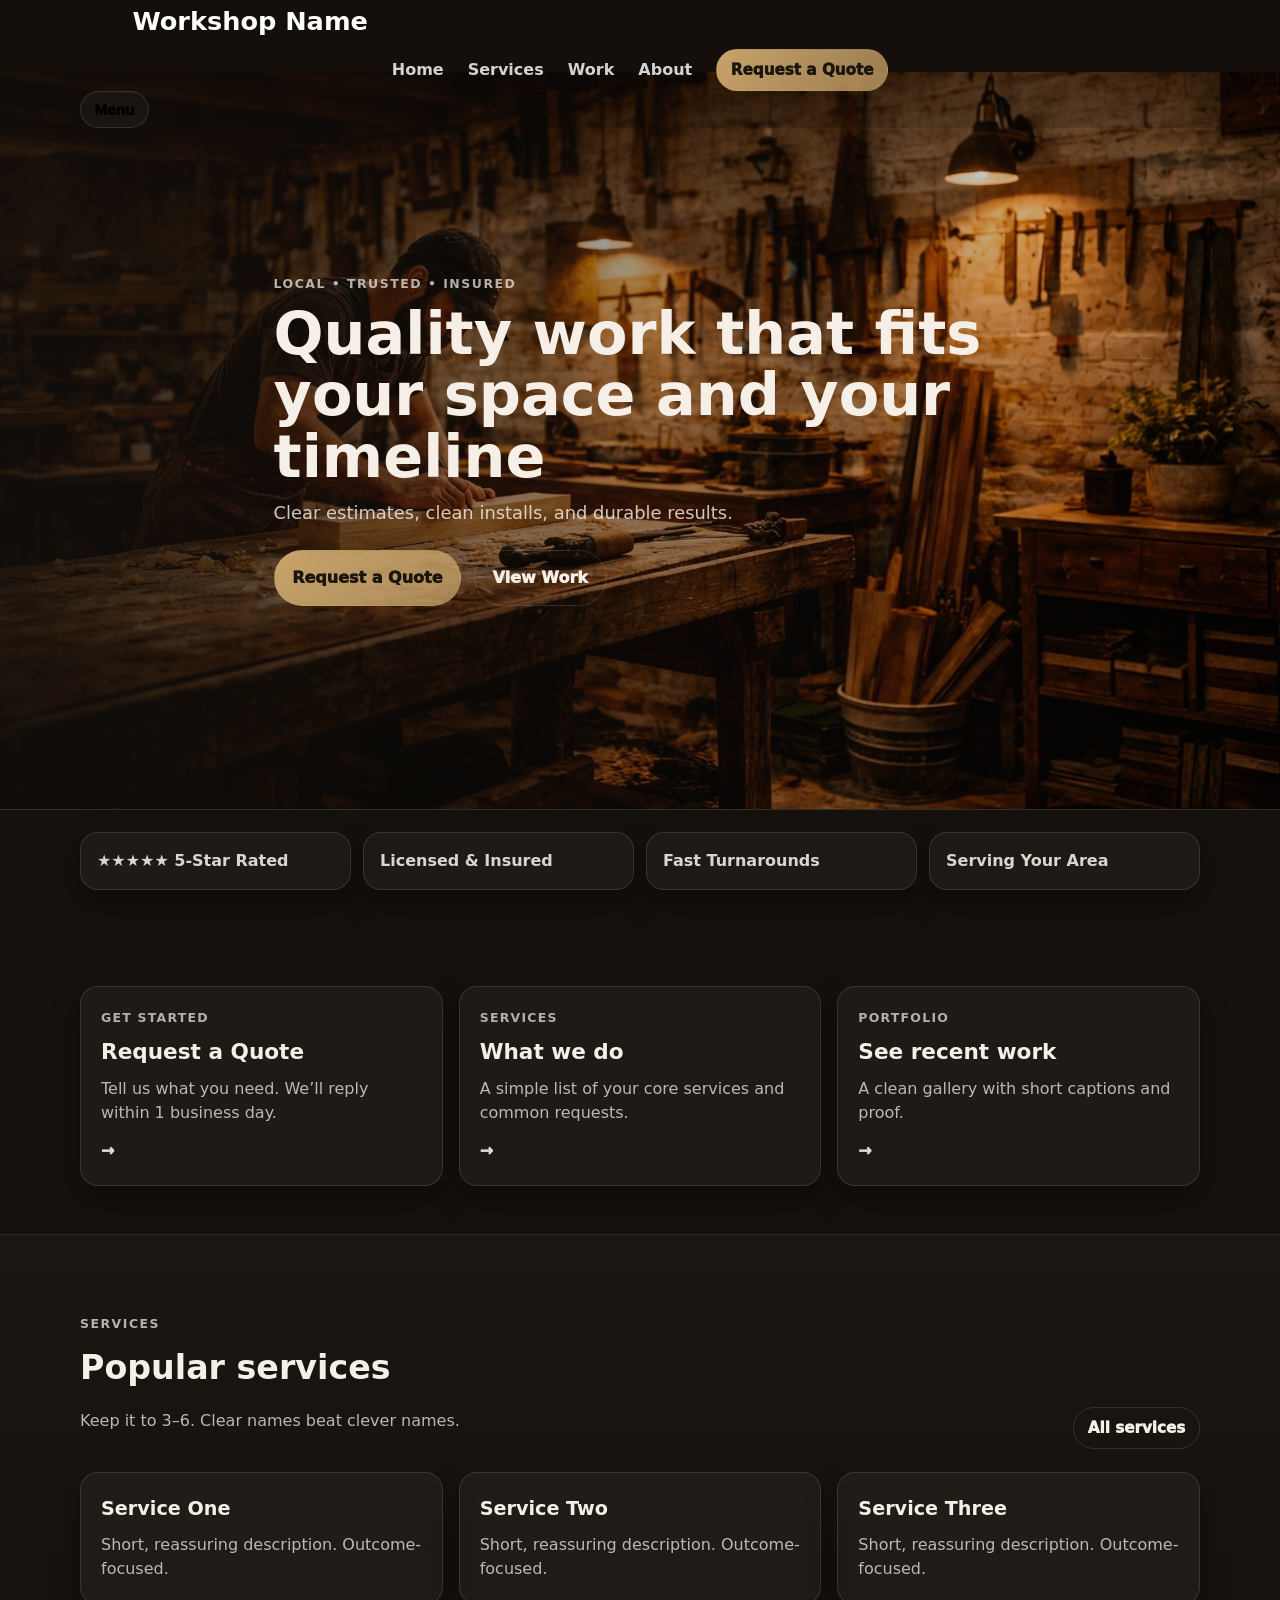
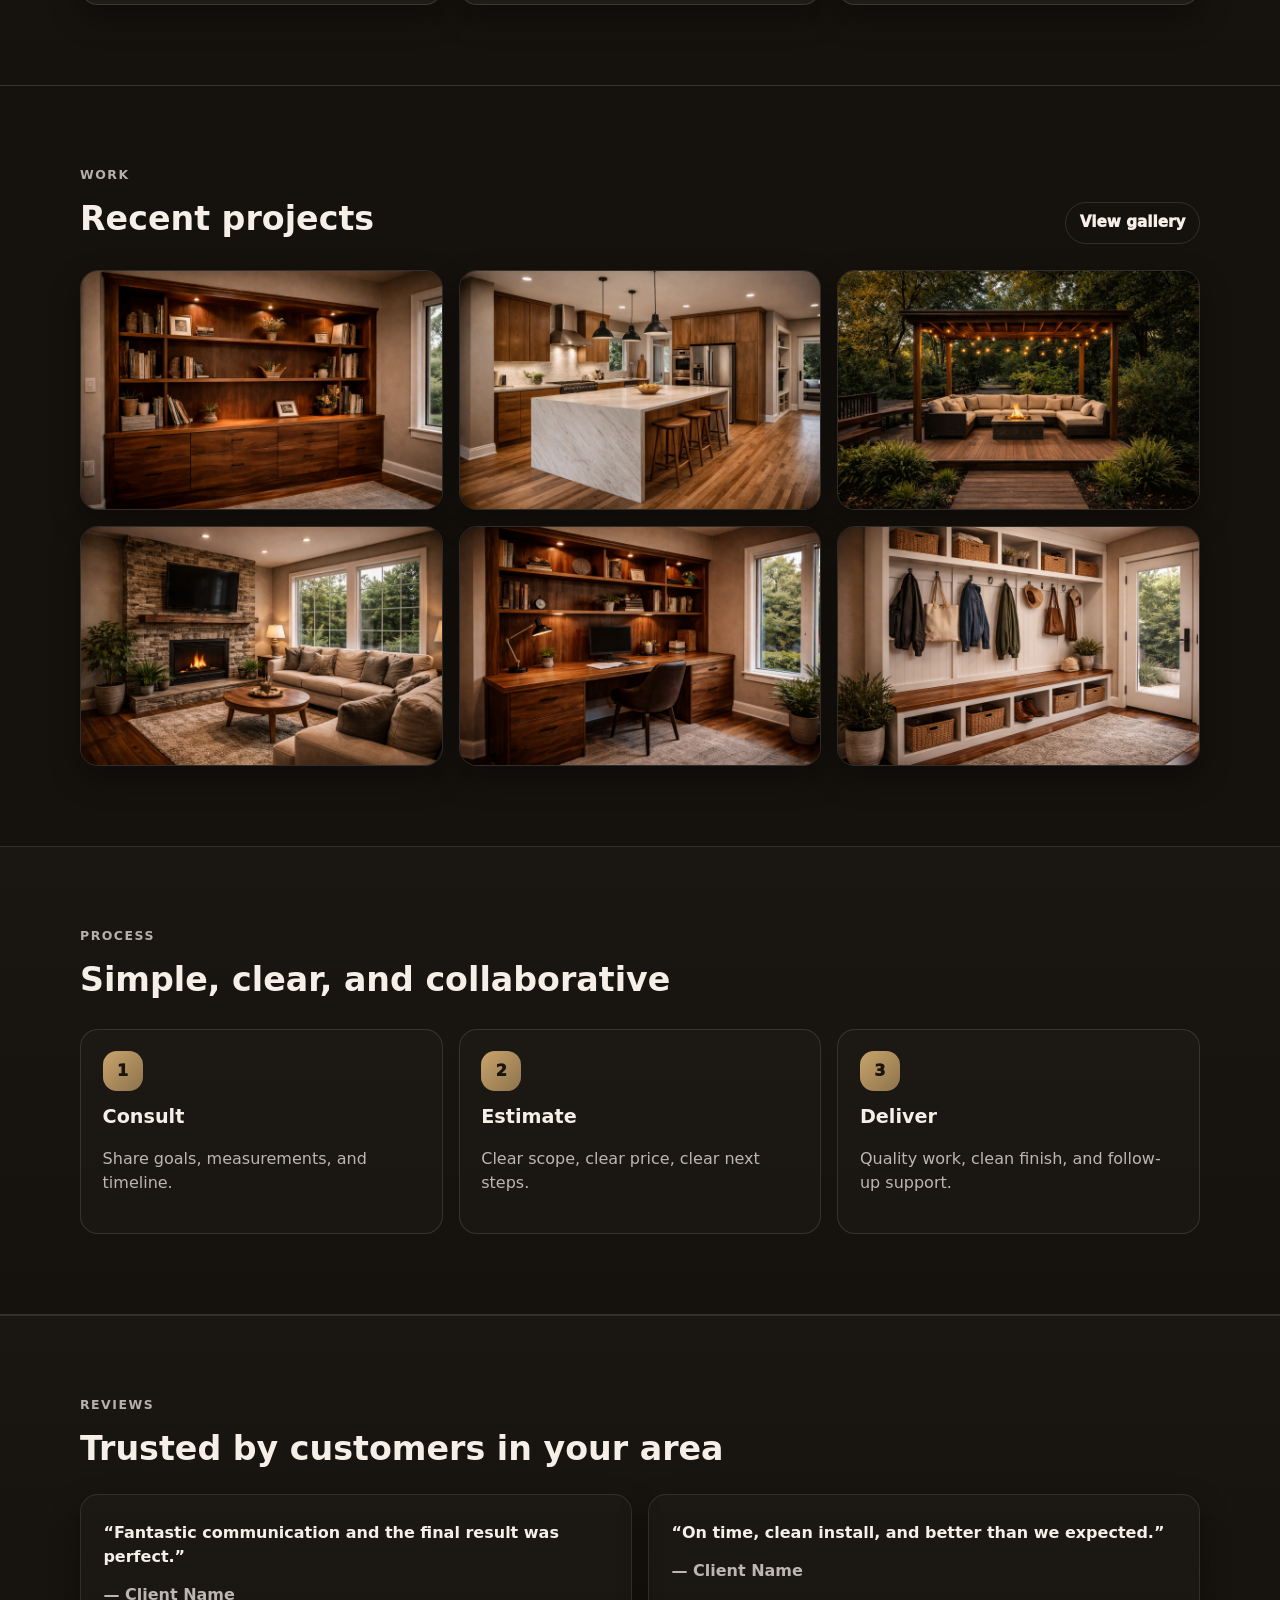
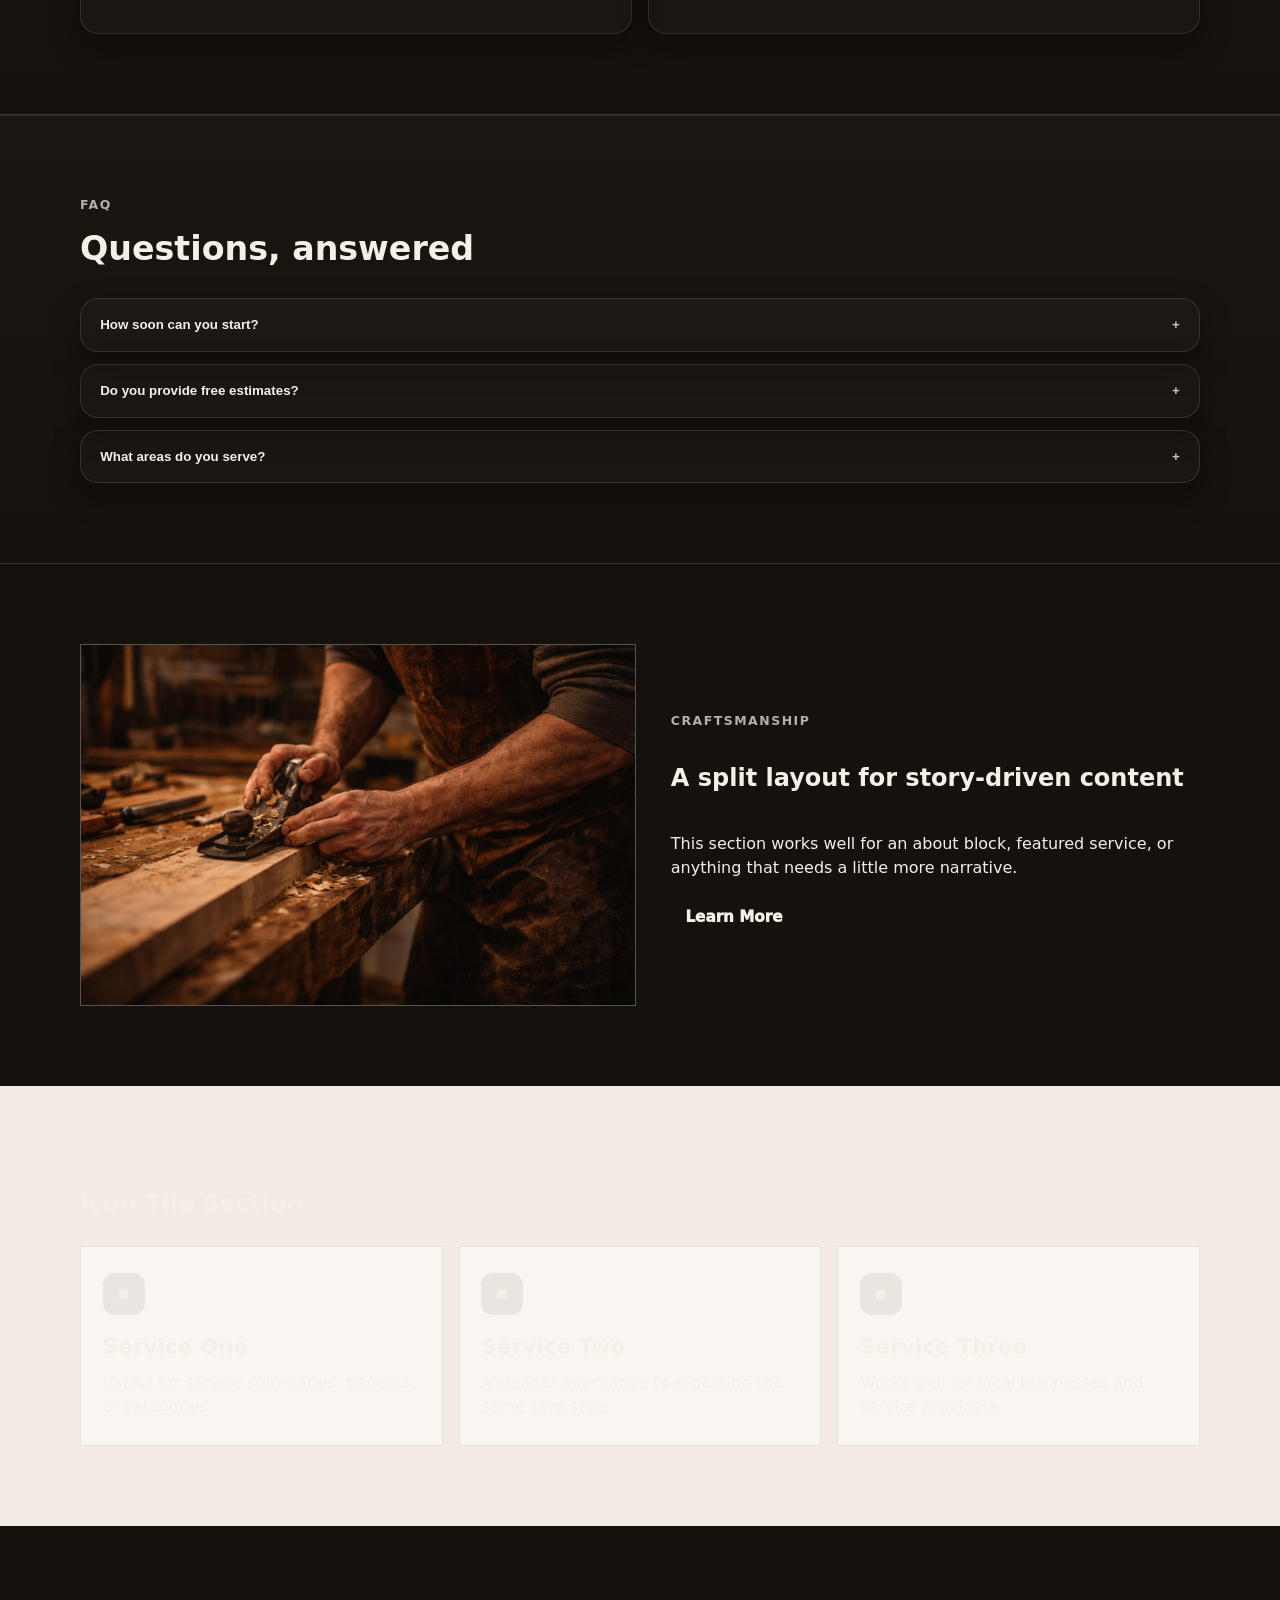
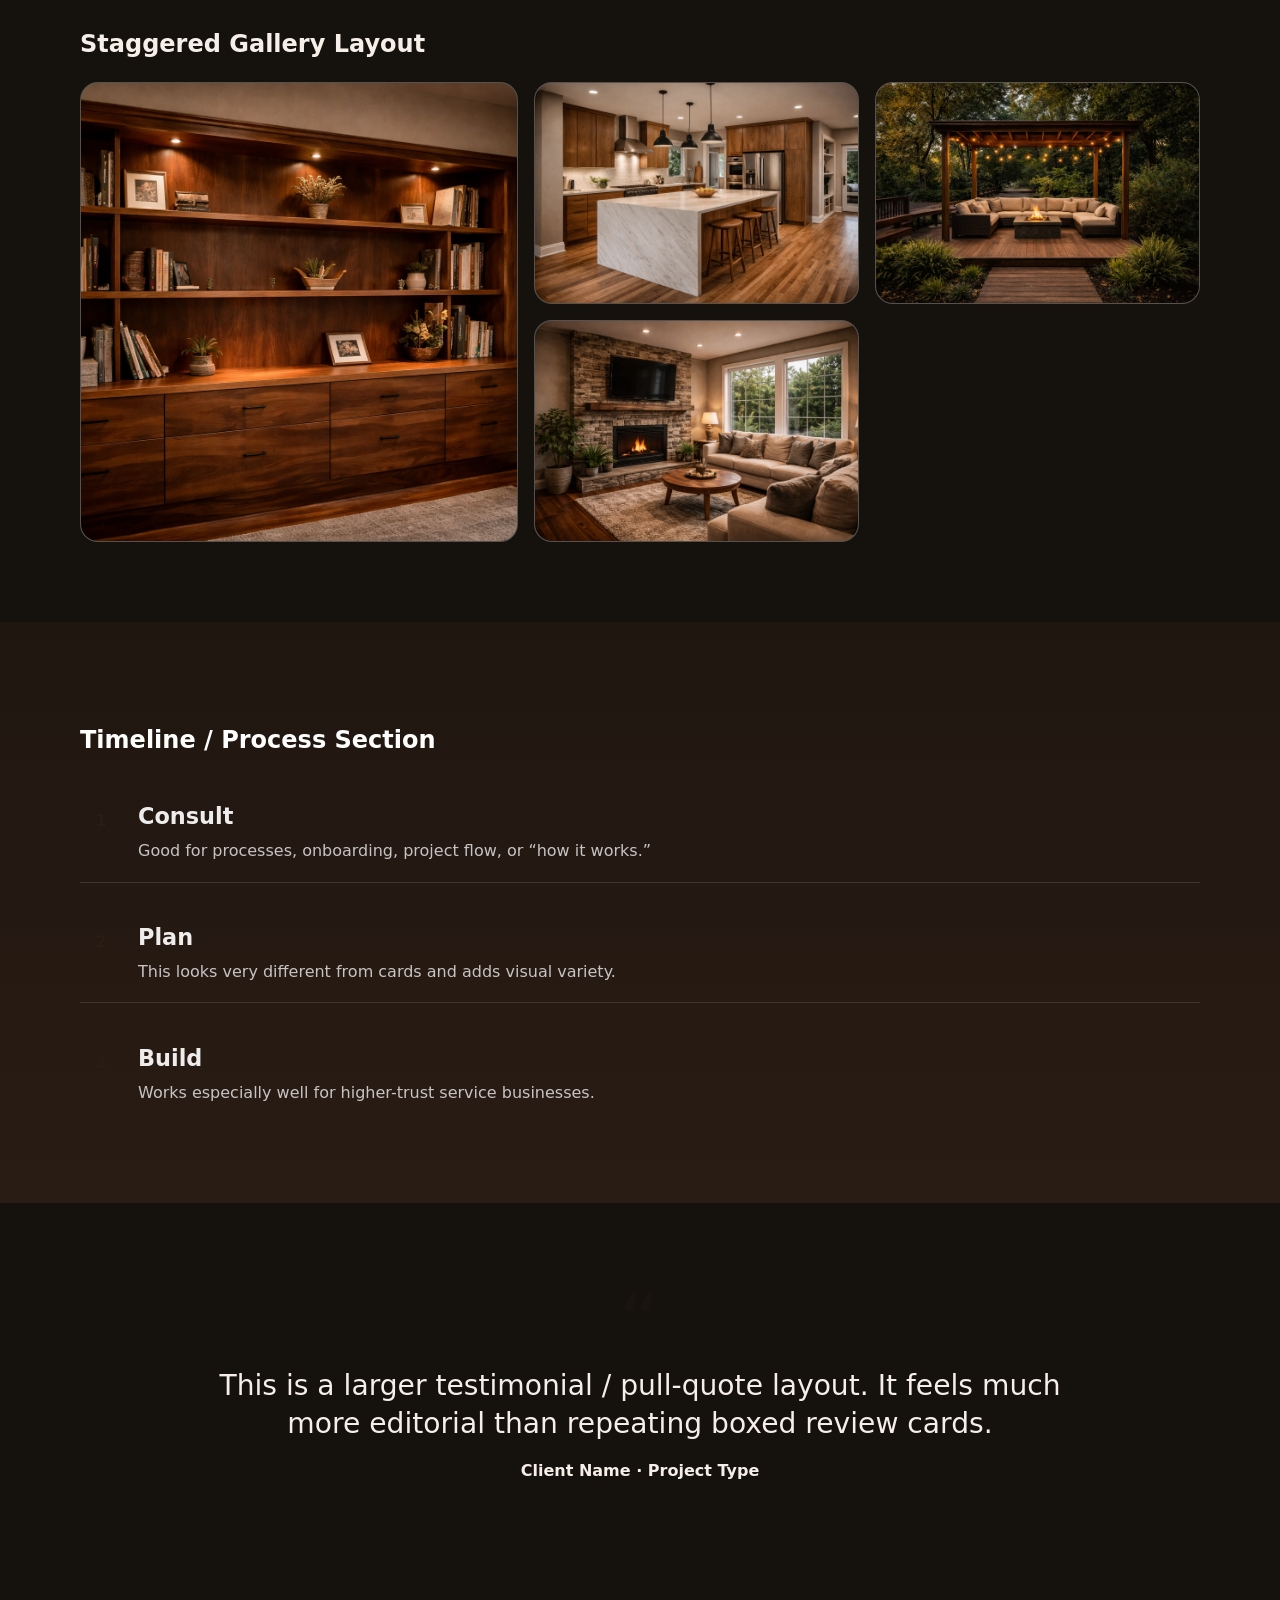
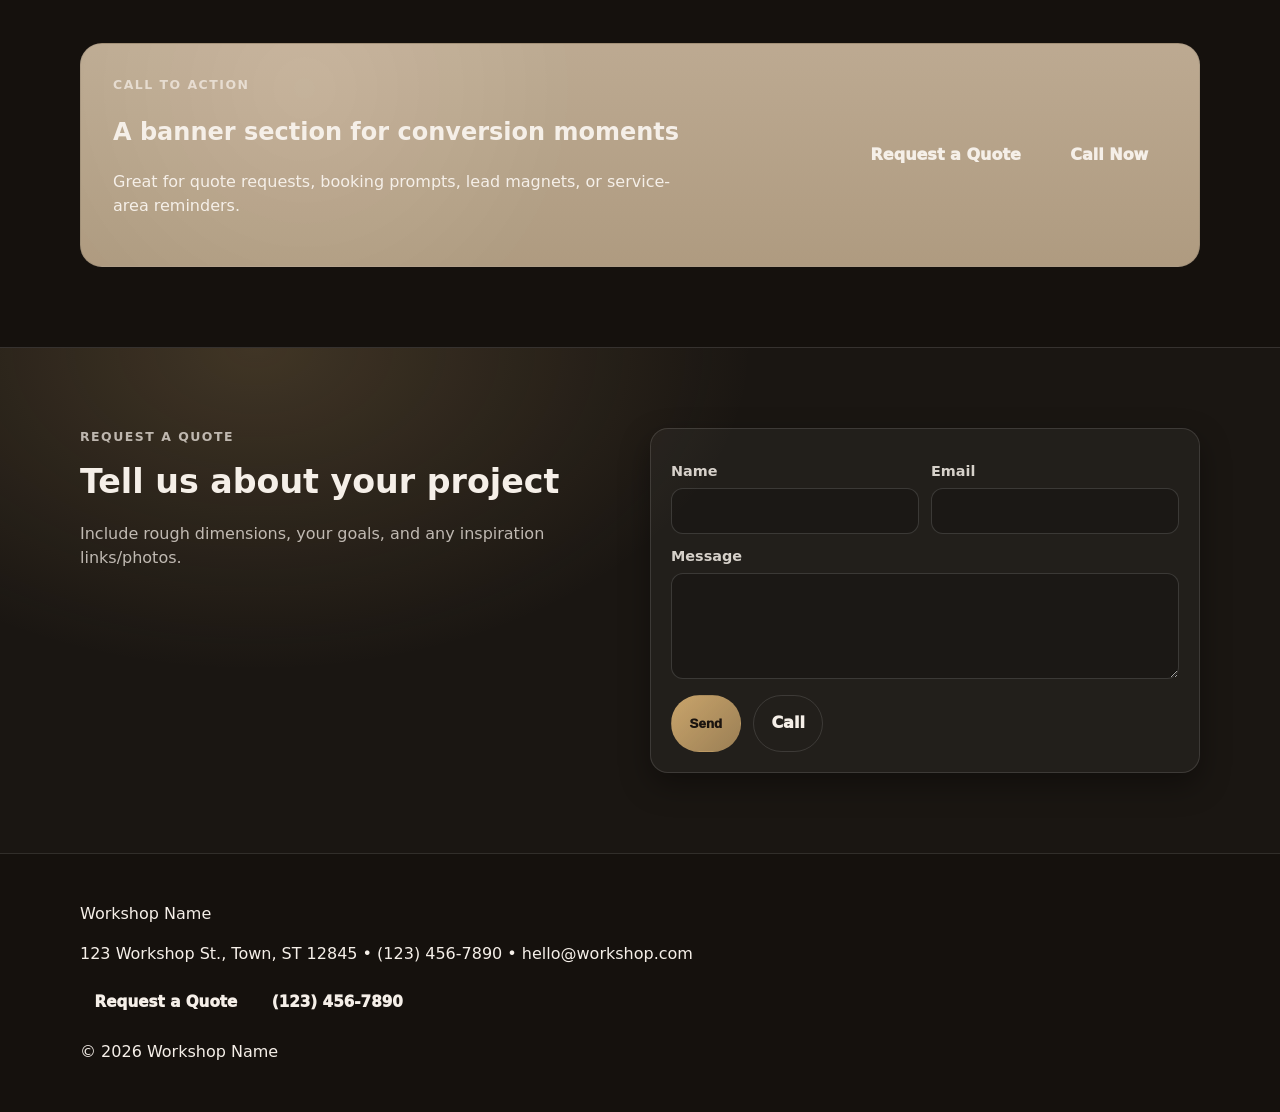
==== index.html @ 101ae080 "Initial commit" ====
<!doctype html>
<html lang="en">
  <head>
    <meta charset="UTF-8" />
    <meta name="viewport" content="width=device-width, initial-scale=1.0" />
    <title>Business Name</title>
    <meta name="description" content="Local service business delivering quality work with clear timelines." />
    <link rel="stylesheet" href="assets/styles/styles.css" />
  </head>

  <body>
    <!-- <a class="skip-link" href="#main">Skip to content</a> -->

    <header class="site-header">
      <div data-include="assets/partials/header.html"></div>

      <!-- <div class="container header-row">
        <a class="brand" href="index.html" aria-label="Business Name home">
          <span class="brand__mark" aria-hidden="true"></span>
          <span class="brand__text">Business Name</span>
        </a>

        <nav class="nav" aria-label="Primary navigation">
          <a class="nav__link nav__link--active" href="index.html">Home</a>
          <a class="nav__link" href="services.html">Services</a>
          <a class="nav__link" href="gallery.html">Work</a>
          <a class="nav__link" href="about.html">About</a>
          <a class="btn btn--primary btn--sm" href="contact.html">Request Quote</a>
        </nav>

        <button class="nav-toggle btn btn--ghost btn--sm" type="button" aria-label="Open menu">
          Menu
        </button>
      </div> -->
    </header>

    <main id="main">
      <section class="hero">
        <img class="hero__img" src="assets/images/hero.jpg" alt="Wide hero image for the business" loading="eager" />
        <div class="hero__overlay">
          <div class="container hero__content">
            <p class="eyebrow">Local • Trusted • Insured</p>
            <h1 class="h1">Quality work that fits your space and your timeline</h1>
            <p class="lead">Clear estimates, clean installs, and durable results.</p>
            <div class="hero__actions">
              <a class="btn btn--primary" href="contact.html">Request a Quote</a>
              <a class="btn btn--outline" href="gallery.html">View Work</a>
            </div>
          </div>
        </div>
      </section>

      <section class="section section--tight">
        <div class="container trust">
          <div class="trust__item">★★★★★ 5-Star Rated</div>
          <div class="trust__item">Licensed & Insured</div>
          <div class="trust__item">Fast Turnarounds</div>
          <div class="trust__item">Serving Your Area</div>
        </div>
      </section>

      <section class="section section--tight">
        <div class="container cards-3">
          <a class="card card--link" href="contact.html">
            <p class="card__kicker">Get started</p>
            <h2 class="card__title">Request a Quote</h2>
            <p class="card__sub">Tell us what you need. We’ll reply within 1 business day.</p>
            <span class="card__arrow">→</span>
          </a>

          <a class="card card--link" href="services.html">
            <p class="card__kicker">Services</p>
            <h2 class="card__title">What we do</h2>
            <p class="card__sub">A simple list of your core services and common requests.</p>
            <span class="card__arrow">→</span>
          </a>

          <a class="card card--link" href="gallery.html">
            <p class="card__kicker">Portfolio</p>
            <h2 class="card__title">See recent work</h2>
            <p class="card__sub">A clean gallery with short captions and proof.</p>
            <span class="card__arrow">→</span>
          </a>
        </div>
      </section>

      <section class="section section--soft">
        <div class="container">
          <div class="section-head">
            <div>
              <p class="eyebrow">Services</p>
              <h2 class="h2">Popular services</h2>
              <p class="muted max-w-prose">Keep it to 3–6. Clear names beat clever names.</p>
            </div>
            <a class="btn btn--outline btn--sm" href="services.html">All services</a>
          </div>

          <div class="service-grid">
            <div class="card service">
              <h3 class="h3">Service One</h3>
              <p class="muted">Short, reassuring description. Outcome-focused.</p>
            </div>
            <div class="card service">
              <h3 class="h3">Service Two</h3>
              <p class="muted">Short, reassuring description. Outcome-focused.</p>
            </div>
            <div class="card service">
              <h3 class="h3">Service Three</h3>
              <p class="muted">Short, reassuring description. Outcome-focused.</p>
            </div>
          </div>
        </div>
      </section>

      <section class="section">
        <div class="container">
          <div class="section-head">
            <div>
              <p class="eyebrow">Work</p>
              <h2 class="h2">Recent projects</h2>
            </div>
            <a class="btn btn--outline btn--sm" href="gallery.html">View gallery</a>
          </div>

          <div class="gallery">
            <img src="assets/images/g1.jpg" alt="Project photo 1" loading="lazy" />
            <img src="assets/images/g2.jpg" alt="Project photo 2" loading="lazy" />
            <img src="assets/images/g3.jpg" alt="Project photo 3" loading="lazy" />
            <img src="assets/images/g4.jpg" alt="Project photo 4" loading="lazy" />
            <img src="assets/images/g5.jpg" alt="Project photo 5" loading="lazy" />
            <img src="assets/images/g6.jpg" alt="Project photo 6" loading="lazy" />
          </div>
        </div>
      </section>

      <section class="section section--soft">
        <div class="container">
          <p class="eyebrow">Process</p>
          <h2 class="h2">Simple, clear, and collaborative</h2>

          <div class="steps">
            <div class="step">
              <div class="step__num">1</div>
              <h3 class="h3">Consult</h3>
              <p class="muted">Share goals, measurements, and timeline.</p>
            </div>
            <div class="step">
              <div class="step__num">2</div>
              <h3 class="h3">Estimate</h3>
              <p class="muted">Clear scope, clear price, clear next steps.</p>
            </div>
            <div class="step">
              <div class="step__num">3</div>
              <h3 class="h3">Deliver</h3>
              <p class="muted">Quality work, clean finish, and follow-up support.</p>
            </div>
          </div>
        </div>
      </section>

      <section class="section section--soft">
        <div class="container">
          <p class="eyebrow">Reviews</p>
          <h2 class="h2">Trusted by customers in your area</h2>

          <div class="quotes">
            <blockquote class="quote">
              “Fantastic communication and the final result was perfect.”
              <span class="muted">— Client Name</span>
            </blockquote>
            <blockquote class="quote">
              “On time, clean install, and better than we expected.”
              <span class="muted">— Client Name</span>
            </blockquote>
          </div>
        </div>
      </section>

      <section class="section section--soft">
        <div class="container">
          <p class="eyebrow">FAQ</p>
          <h2 class="h2">Questions, answered</h2>

          <div class="faq">
            <div class="faq-item">
              <button class="faq-q" type="button">
                <span>How soon can you start?</span><span class="faq-icon">+</span>
              </button>
              <div class="faq-a">Typical lead times are 1–3 weeks depending on scope.</div>
            </div>

            <div class="faq-item">
              <button class="faq-q" type="button">
                <span>Do you provide free estimates?</span><span class="faq-icon">+</span>
              </button>
              <div class="faq-a">Yes—share photos + measurements and we’ll respond quickly.</div>
            </div>

            <div class="faq-item">
              <button class="faq-q" type="button">
                <span>What areas do you serve?</span><span class="faq-icon">+</span>
              </button>
              <div class="faq-a">Add your service area here (towns/counties/radius).</div>
            </div>
          </div>
        </div>
      </section>

      <!-- SECTION: split intro -->
<section class="section section--paper section-split-feature">
  <div class="container split-feature">
    <div class="split-feature__media hover-lift">
      <img src="assets/images/story.jpg" alt="Workshop detail" loading="lazy" />
    </div>

    <div class="split-feature__content">
      <p class="eyebrow">Craftsmanship</p>
      <h2 class="headline">A split layout for story-driven content</h2>
      <p class="body">
        This section works well for an about block, featured service, or anything that needs a little more narrative.
      </p>
      <a class="btn btn--tan btn--sm" href="about.html">Learn More</a>
    </div>
  </div>
</section>

<!-- SECTION: icon tiles -->
<section class="section section--light section-icon-grid">
  <div class="container">
    <div class="section-title section-title--left">
      <h2 class="section-title__text">Icon Tile Section</h2>
    </div>

    <div class="icon-grid">
      <article class="icon-card hover-lift">
        <div class="icon-card__icon">◼</div>
        <h3 class="icon-card__title">Service One</h3>
        <p class="icon-card__text">Useful for service summaries, benefits, or categories.</p>
      </article>

      <article class="icon-card hover-lift">
        <div class="icon-card__icon">◼</div>
        <h3 class="icon-card__title">Service Two</h3>
        <p class="icon-card__text">A cleaner alternative to repeating the same card style.</p>
      </article>

      <article class="icon-card hover-lift">
        <div class="icon-card__icon">◼</div>
        <h3 class="icon-card__title">Service Three</h3>
        <p class="icon-card__text">Works well for local businesses and service providers.</p>
      </article>
    </div>
  </div>
</section>

<!-- SECTION: staggered gallery -->
<section class="section section--paper section-gallery-stagger">
  <div class="container">
    <div class="section-title">
      <span class="section-title__line" aria-hidden="true"></span>
      <h2 class="section-title__text">Staggered Gallery Layout</h2>
      <span class="section-title__line" aria-hidden="true"></span>
    </div>

    <div class="stagger-grid">
      <a class="stagger-grid__item stagger-grid__item--lg hover-lift" href="gallery.html">
        <img src="assets/images/g1.jpg" alt="Project 1" loading="lazy" />
      </a>
      <a class="stagger-grid__item hover-lift" href="gallery.html">
        <img src="assets/images/g2.jpg" alt="Project 2" loading="lazy" />
      </a>
      <a class="stagger-grid__item hover-lift" href="gallery.html">
        <img src="assets/images/g3.jpg" alt="Project 3" loading="lazy" />
      </a>
      <a class="stagger-grid__item hover-lift" href="gallery.html">
        <img src="assets/images/g4.jpg" alt="Project 4" loading="lazy" />
      </a>
    </div>
  </div>
</section>

<!-- SECTION: process timeline -->
<section class="section section--dark section-process-band">
  <div class="container">
    <div class="section-title section-title--left section-title--light">
      <h2 class="section-title__text">Timeline / Process Section</h2>
    </div>

    <div class="timeline">
      <div class="timeline-step">
        <div class="timeline-step__number">1</div>
        <div class="timeline-step__body">
          <h3>Consult</h3>
          <p>Good for processes, onboarding, project flow, or “how it works.”</p>
        </div>
      </div>

      <div class="timeline-step">
        <div class="timeline-step__number">2</div>
        <div class="timeline-step__body">
          <h3>Plan</h3>
          <p>This looks very different from cards and adds visual variety.</p>
        </div>
      </div>

      <div class="timeline-step">
        <div class="timeline-step__number">3</div>
        <div class="timeline-step__body">
          <h3>Build</h3>
          <p>Works especially well for higher-trust service businesses.</p>
        </div>
      </div>
    </div>
  </div>
</section>

<!-- SECTION: testimonial pull quote -->
<section class="section section--paper section-quote-feature">
  <div class="container quote-feature">
    <div class="quote-feature__mark">“</div>
    <blockquote class="quote-feature__text">
      This is a larger testimonial / pull-quote layout. It feels much more editorial than repeating boxed review cards.
    </blockquote>
    <p class="quote-feature__meta">Client Name · Project Type</p>
  </div>
</section>

<!-- SECTION: CTA banner -->
<section class="section section-cta-banner">
  <div class="container">
    <div class="cta-banner hover-lift">
      <div class="cta-banner__content">
        <p class="eyebrow">Call to Action</p>
        <h2 class="headline">A banner section for conversion moments</h2>
        <p class="body">
          Great for quote requests, booking prompts, lead magnets, or service-area reminders.
        </p>
      </div>

      <div class="cta-banner__actions">
        <a class="btn btn--tan" href="contact.html">Request a Quote</a>
        <a class="btn btn--light" href="tel:+11234567890">Call Now</a>
      </div>
    </div>
  </div>
</section>

      <section class="section section--cta">
        <div class="container cta">
          <div>
            <p class="eyebrow">Request a Quote</p>
            <h2 class="h2">Tell us about your project</h2>
            <p class="muted max-w-prose">
              Include rough dimensions, your goals, and any inspiration links/photos.
            </p>
          </div>

          <form class="form" action="#" method="post">
            <div class="form__row">
              <label class="field">
                <span>Name</span>
                <input name="name" type="text" autocomplete="name" required />
              </label>
              <label class="field">
                <span>Email</span>
                <input name="email" type="email" autocomplete="email" required />
              </label>
            </div>

            <label class="field">
              <span>Message</span>
              <textarea name="message" rows="5" required></textarea>
            </label>

            <div class="form__actions">
              <button class="btn btn--primary" type="submit">Send</button>
              <a class="btn btn--outline" href="tel:+11234567890">Call</a>
            </div>
          </form>
        </div>
      </section>
    </main>

    <!-- Sticky mobile CTA -->
    <div class="sticky-cta" aria-label="Mobile actions">
      <a class="btn btn--primary" href="contact.html">Quote</a>
      <a class="btn btn--outline" href="tel:+11234567890">Call</a>
    </div>

    <div data-include="assets/partials/footer.html"></div>

    <!-- <footer class="site-footer">
      <div class="container footer-row">
        <div>
          <p class="footer-title">Business Name</p>
          <p class="muted text-sm">
            123 Main St, Town, ST 12345 •
            <a class="link" href="tel:+11234567890">(123) 456-7890</a> •
            <a class="link" href="mailto:hello@business.com">hello@business.com</a>
          </p>
        </div>

        <div class="footer-actions">
          <a class="btn btn--primary btn--sm" href="contact.html">Request Quote</a>
          <a class="btn btn--outline btn--sm" href="gallery.html">View Work</a>
        </div>

        <p class="muted text-sm">© <span id="year"></span></p>
      </div>
    </footer> -->
    <script src="assets/scripts/config.js"></script>
    <script src="assets/scripts/script.js"></script>
  </body>
</html>
---- assets/styles/styles.css ----
:root {
  /* Brand tokens: change these per client */
  --bg: #15110d;
  --text: #f5efe8;
  --muted: rgba(245, 239, 232, 0.74);
  --border: rgba(255, 255, 255, 0.12);

  --surface: rgba(255, 255, 255, 0.04);
  --surface-2: rgba(255, 255, 255, 0.02);

  --primary: #c9a46b;
  --primary-2: #a57a3a;

  --radius: 18px;
  --radius-sm: 12px;
  --container: 1120px;

  --shadow-sm: 0 12px 30px rgba(0, 0, 0, 0.35);
  --shadow-md: 0 22px 52px rgba(0, 0, 0, 0.45);

  --font: ui-sans-serif, system-ui, -apple-system, Segoe UI, Roboto, Helvetica, Arial;
}

*,
*::before,
*::after { box-sizing: border-box; }

html, body { height: 100%; }

body {
  margin: 0;
  font-family: var(--font);
  color: var(--text);
  background:
    radial-gradient(000px 600px at 20% -10%, rgba(201, 164, 107, 0.18), transparent 60%),
    var(--bg);
  line-height: 1.5;
}

img { display: block; max-width: 100%; }
a { color: inherit; text-decoration: none; }
a:hover { text-decoration: underline; }

.container { width: min(100% - 2rem, var(--container)); margin-inline: auto; }

.section { padding: 5rem 0; }
.section--tight { padding: 3rem 0; }
.section--soft {
  background: linear-gradient(to bottom, var(--surface-2), rgba(255,255,255,0));
  border-top: 1px solid var(--border);
  border-bottom: 1px solid var(--border);
}
.section--cta {
  background: radial-gradient(800px 520px at 20% 0%, rgba(201, 164, 107, 0.22), transparent 62%),
    var(--surface-2);
  border-top: 1px solid var(--border);
}

.h1 {
  margin: 0;
  font-size: clamp(2.6rem, 4.6vw, 4.1rem);
  line-height: 1.04;
}
.h2 { margin: 0; font-size: clamp(1.9rem, 2.6vw, 2.5rem); }
.h3 { margin: 0; font-size: 1.2rem; }
.lead { margin: 0.85rem 0 0; color: rgba(245,239,232,0.82); font-size: clamp(1.05rem, 1.4vw, 1.25rem); }
.muted { color: var(--muted); }
.text-sm { font-size: 0.92rem; }
.max-w-prose { max-width: 65ch; }

.eyebrow {
  margin: 0 0 0.6rem;
  text-transform: uppercase;
  letter-spacing: 0.12em;
  font-weight: 900;
  font-size: 0.78rem;
  color: rgba(245, 239, 232, 0.72);
}

.mt-2 { margin-top: 0.75rem; }
.mt-4 { margin-top: 1.5rem; }

/* Accessibility */
.skip-link {
  position: absolute;
  left: -999px;
  top: 0;
  padding: 0.6rem 0.8rem;
  background: rgba(0,0,0,0.9);
  border: 1px solid var(--border);
  border-radius: 10px;
}
.skip-link:focus { left: 1rem; top: 1rem; z-index: 9999; }

/* =========================
   Header layout
   ========================= */
.site-header {
  position: fixed;
  top: 0;
  left: 0;
  right: 0;
  z-index: 100;
  background: rgba(20, 14, 10, 0.18);
  backdrop-filter: blur(6px);
  transition:
    background 200ms ease,
    box-shadow 200ms ease,
    backdrop-filter 200ms ease;
}

/* large at top */
.header__row {
  display: flex;
  align-items: center;
  justify-content: space-between;
  flex-wrap: nowrap; /* important */
  gap: 1.25rem;
  padding: 1.4rem 0;
  transition: padding 200ms ease;
}

.site-header.is-scrolled {
  background: rgba(20, 14, 10, 0.85);
  backdrop-filter: blur(14px);
  box-shadow: 0 10px 30px rgba(0, 0, 0, 0.25);
}

.site-header.is-scrolled .header__row {
  padding: 0.7rem 0;
}

/* =========================
   Brand
   ========================= */
.brand {
  display: inline-flex;
  align-items: center;
  gap: 0.65rem;
  color: #fff;
  flex-shrink: 0; /* important */
}

.brand__mark {
  width: 42px;
  height: 42px;
  border-radius: 999px;
  transition: width 200ms ease, height 200ms ease;
}

.brand__text {
  font-family: var(--serif);
  font-size: 1.6rem;
  font-weight: 650;
  white-space: nowrap; /* important */
  transition: font-size 200ms ease;
}

.site-header.is-scrolled .brand__mark {
  width: 30px;
  height: 30px;
}

.site-header.is-scrolled .brand__text {
  font-size: 1.3rem;
}

/* push content below fixed nav */
main {
  padding-top: 72px;
}

@media (max-width: 860px) {
  main {
    padding-top: 68px;
  }
}


/* =========================
   Desktop nav
   ========================= */
.nav {
  display: flex;
  align-items: center;
  justify-content: center;
  gap: 1.5rem;
  flex: 1 1 auto; /* lets nav take middle space */
  min-width: 0;
}

.nav__link {
  color: rgba(255, 255, 255, 0.82);
  font-weight: 650;
  white-space: nowrap;
  transition: opacity 140ms ease, transform 140ms ease;
}

.nav__link:hover {
  opacity: 1;
  transform: translateY(-1px);
}

/* CTA stays on right */
.header__cta {
  flex-shrink: 0;
  white-space: nowrap;
}

/* hide mobile controls on desktop */
.nav-toggle {
  display: none;
}

.nav-panel {
  display: none;
}

/* =========================
   Mobile
   ========================= */
@media (max-width: 860px) {
  .nav {
    display: none;
  }

  .header__cta {
    display: none;
  }

  .nav-toggle {
    display: inline-flex;
    flex-shrink: 0;
  }

  .nav-panel {
    display: none;
    margin: 0 auto;
    width: min(100% - 2rem, var(--container));
    border-radius: var(--radius);
    background: rgba(20, 14, 10, 0.72);
    border: 1px solid rgba(255,255,255,0.18);
    backdrop-filter: blur(10px);
    padding: 0.9rem;
  }

  .nav-panel.is-open {
    display: block;
  }

  .nav-panel__link {
    display: block;
    color: rgba(255,255,255,0.88);
    padding: 0.7rem 0.6rem;
    border-radius: 10px;
  }

  .nav-panel__cta {
    width: 100%;
    margin-top: 0.5rem;
  }
}

/* Buttons */
.btn {
  display: inline-flex;
  align-items: center;
  justify-content: center;
  gap: 0.5rem;
  padding: 0.95rem 1.1rem;
  border-radius: 999px;
  border: 1px solid transparent;
  font-weight: 950;
  cursor: pointer;
  user-select: none;
  transition: transform 120ms ease, opacity 120ms ease;
}
.btn:active { transform: translateY(1px); }
.btn--sm { padding: 0.55rem 0.85rem; font-size: 0.95rem; }
.btn--primary {
  background: linear-gradient(135deg, var(--primary), rgba(201, 164, 107, 0.72));
  color: #1b140f;
}
.btn--outline { border-color: var(--border); background: transparent; }
.btn--ghost { background: rgba(255,255,255,0.04); border-color: var(--border); }
.btn:hover { text-decoration: none; opacity: 0.96; }

/* Hero (image-first, minimal text) */
.hero {
  position: relative;
  height: min(82vh, 820px);
  min-height: 560px;
  border-bottom: 1px solid var(--border);
}
.hero__img { width: 100%; height: 100%; object-fit: cover; filter: saturate(1.05) contrast(1.08); }
.hero__overlay {
  position: absolute; inset: 0;
  background: linear-gradient(
    to right,
    rgba(21,17,13,0.80),
    rgba(21,17,13,0.40),
    rgba(21,17,13,0.12)
  );
  display: flex; align-items: center;
}
.hero__content { max-width: 72ch; padding: 3.8rem 0; }
.hero__actions { margin-top: 1.4rem; display: flex; gap: 0.8rem; flex-wrap: wrap; }

/* Trust strip */
.trust {
  display: grid;
  grid-template-columns: repeat(4, minmax(0, 1fr));
  gap: 0.75rem;
  margin-top: -1.6rem;
}
.trust__item {
  padding: 1rem 1rem;
  border-radius: var(--radius);
  border: 1px solid var(--border);
  background: var(--surface);
  box-shadow: var(--shadow-sm);
  font-weight: 800;
  color: rgba(245,239,232,0.88);
}

/* Cards */
.cards-3 {
  display: grid;
  grid-template-columns: repeat(3, minmax(0, 1fr));
  gap: 1rem;
}
.card {
  border-radius: var(--radius);
  border: 1px solid var(--border);
  background: var(--surface);
  box-shadow: var(--shadow-sm);
  padding: 1.35rem 1.25rem;
}
.card--link { text-decoration: none; transition: transform 140ms ease, background 140ms ease; }
.card--link:hover { text-decoration: none; transform: translateY(-2px); background: rgba(255,255,255,0.06); }
.card__kicker { margin: 0; color: rgba(245,239,232,0.70); font-weight: 900; font-size: 0.78rem; letter-spacing: 0.10em; text-transform: uppercase; }
.card__title { margin: 0.5rem 0 0; font-size: 1.35rem; }
.card__sub { margin: 0.55rem 0 0; color: var(--muted); }
.card__arrow { display: inline-block; margin-top: 0.9rem; font-weight: 950; opacity: 0.9; }

/* Section head */
.section-head {
  display: flex;
  align-items: flex-end;
  justify-content: space-between;
  gap: 1rem;
  flex-wrap: wrap;
}

/* Service cards */
.service-grid {
  margin-top: 1.4rem;
  display: grid;
  grid-template-columns: repeat(3, minmax(0, 1fr));
  gap: 1rem;
}
.service { padding: 1.4rem 1.25rem; }
.service p { margin: 0.6rem 0 0; }

/* Gallery grid */
.gallery {
  margin-top: 1.6rem;
  display: grid;
  grid-template-columns: repeat(3, minmax(0, 1fr));
  gap: 1rem;
}
.gallery img {
  width: 100%;
  height: 240px;
  object-fit: cover;
  border-radius: var(--radius);
  border: 1px solid var(--border);
  box-shadow: var(--shadow-sm);
}

/* Steps */
.steps {
  margin-top: 1.5rem;
  display: grid;
  grid-template-columns: repeat(3, minmax(0, 1fr));
  gap: 1rem;
}
.step {
  border-radius: var(--radius);
  border: 1px solid var(--border);
  background: var(--surface-2);
  padding: 1.35rem;
}
.step__num {
  width: 40px; height: 40px;
  border-radius: 14px;
  display: grid; place-items: center;
  font-weight: 950;
  color: #1b140f;
  background: linear-gradient(135deg, var(--primary), rgba(201,164,107,0.65));
  margin-bottom: 0.7rem;
}

/* Split story */
.split {
  display: grid;
  grid-template-columns: 1.05fr 1fr;
  gap: 2rem;
  align-items: center;
}
.split__media {
  border-radius: var(--radius);
  overflow: hidden;
  border: 1px solid var(--border);
  box-shadow: var(--shadow-sm);
}
.split__media img { width: 100%; height: 440px; object-fit: cover; }
.split__actions { margin-top: 1.1rem; display: flex; gap: 0.75rem; flex-wrap: wrap; }

/* Quotes */
.quotes {
  margin-top: 1.25rem;
  display: grid;
  grid-template-columns: 1fr 1fr;
  gap: 1rem;
}
.quote {
  margin: 0;
  padding: 1.6rem 1.4rem;
  border-radius: var(--radius);
  border: 1px solid rgba(255,255,255,0.10);
  background: var(--surface-2);
  box-shadow: var(--shadow-sm);
  font-weight: 650;
}
.quote span { display: block; margin-top: 0.9rem; font-weight: 800; }

/* FAQ */
.faq {
  margin-top: 1.5rem;
  display: grid;
  gap: 0.75rem;
}
.faq-item {
  border-radius: var(--radius);
  border: 1px solid var(--border);
  background: var(--surface-2);
  box-shadow: var(--shadow-sm);
}
.faq-q {
  width: 100%;
  background: transparent;
  border: 0;
  color: var(--text);
  padding: 1.15rem 1.2rem;
  text-align: left;
  font-weight: 900;
  cursor: pointer;
  display: flex;
  justify-content: space-between;
  gap: 1rem;
}
.faq-a {
  padding: 0 1.2rem 1.2rem;
  color: var(--muted);
  display: none;
}
.faq-item.is-open .faq-a { display: block; }
.faq-icon { opacity: 0.8; }

/* CTA form */
.cta {
  display: grid;
  grid-template-columns: 1fr 1fr;
  gap: 1.25rem;
  align-items: start;
}
.form {
  border-radius: var(--radius);
  border: 1px solid var(--border);
  background: var(--surface);
  padding: 1.25rem;
  box-shadow: var(--shadow-sm);
}
.form__row {
  display: grid;
  grid-template-columns: 1fr 1fr;
  gap: 0.75rem;
}
.field { display: flex; flex-direction: column; gap: 0.35rem; margin-top: 0.75rem; }
.field span { font-size: 0.9rem; font-weight: 900; color: rgba(245,239,232,0.86); }
input, textarea {
  width: 100%;
  padding: 0.9rem 0.95rem;
  border-radius: 12px;
  border: 1px solid rgba(255,255,255,0.14);
  background: rgba(0,0,0,0.20);
  color: var(--text);
  outline: none;
}
input:focus, textarea:focus { border-color: rgba(201,164,107,0.55); }
.form__actions { margin-top: 1rem; display: flex; gap: 0.75rem; flex-wrap: wrap; }

/* Footer */
.site-footer { border-top: 1px solid var(--border); padding: 2rem 0; }
.footer-row {
  display: grid;
  grid-template-columns: 1.4fr auto auto;
  gap: 1rem;
  align-items: center;
}
.footer-title { margin: 0; font-weight: 950; }
.footer-actions { display: flex; gap: 0.75rem; flex-wrap: wrap; }
.link {
  text-decoration: underline;
  text-underline-offset: 3px;
  text-decoration-color: rgba(255,255,255,0.35);
}
.link:hover { text-decoration-color: rgba(255,255,255,0.6); }

/* Sticky mobile CTA */
.sticky-cta {
  position: fixed;
  left: 1rem;
  right: 1rem;
  bottom: 1rem;
  z-index: 100;
  display: none;
  gap: 0.75rem;
}
.sticky-cta a {
  flex: 1;
  text-align: center;
}

/* Responsive */
@media (max-width: 980px) {
  .trust { grid-template-columns: 1fr 1fr; }
  .cards-3 { grid-template-columns: 1fr; }
  .service-grid { grid-template-columns: 1fr; }
  .gallery { grid-template-columns: 1fr; }
  .steps { grid-template-columns: 1fr; }
  .split { grid-template-columns: 1fr; }
  .split__media img { height: 340px; }
  .quotes { grid-template-columns: 1fr; }
  .cta { grid-template-columns: 1fr; }
  .form__row { grid-template-columns: 1fr; }
  .footer-row { grid-template-columns: 1fr; align-items: start; }
  .sticky-cta { display: flex; }
}

@media (max-width: 860px) {
  .nav-toggle { display: inline-flex; }
  .header-cta { display: none; }
  .nav {
    display: none;
    position: absolute;
    left: 0; right: 0;
    top: 64px;
    padding: 1rem;
    background: rgba(21,17,13,0.92);
    border-bottom: 1px solid var(--border);
    flex-direction: column;
    align-items: flex-start;
    gap: 0.75rem;
  }
  .nav.nav--open { display: flex; }
}







/* =========================
   Utility hover
   ========================= */
.hover-lift {
  transition: transform 180ms ease, box-shadow 180ms ease, filter 180ms ease;
}

.hover-lift:hover {
  transform: translateY(-3px);
  box-shadow: 0 18px 36px rgba(0, 0, 0, 0.12);
}

/* =========================
   Section variants
   ========================= */
.section--light {
  background: #f2ebe3;
}

.section--dark {
  background:
    linear-gradient(180deg, rgba(32, 22, 16, 0.96), rgba(42, 28, 20, 0.96)),
    radial-gradient(circle at 20% 20%, rgba(255,255,255,0.06), transparent 30%);
  color: rgba(255,255,255,0.92);
}

.section-title--left {
  display: block;
  margin-bottom: 1.5rem;
}

.section-title--left .section-title__text {
  text-align: left;
}

.section-title--light .section-title__text {
  color: #fff;
}

/* =========================
   Split feature
   ========================= */
.split-feature {
  display: grid;
  grid-template-columns: 1.05fr 1fr;
  gap: 2.2rem;
  align-items: center;
}

.split-feature__media {
  border-radius: var(--radius-lg);
  overflow: hidden;
  border: 1px solid rgba(0,0,0,0.10);
  box-shadow: var(--shadow);
  background: rgba(255,255,255,0.32);
}

.split-feature__media img {
  width: 100%;
  height: 360px;
  object-fit: cover;
}

.split-feature__content {
  display: flex;
  flex-direction: column;
  align-items: flex-start;
}

/* =========================
   Icon grid
   ========================= */
.icon-grid {
  display: grid;
  grid-template-columns: repeat(3, minmax(0, 1fr));
  gap: 1rem;
}

.icon-card {
  background: rgba(255,255,255,0.55);
  border: 1px solid rgba(0,0,0,0.08);
  border-radius: var(--radius-lg);
  padding: 1.6rem 1.35rem;
  box-shadow: var(--shadow-soft);
}

.icon-card__icon {
  width: 42px;
  height: 42px;
  display: grid;
  place-items: center;
  border-radius: 12px;
  background: rgba(43, 32, 24, 0.08);
  color: var(--ink);
  font-size: 0.9rem;
  margin-bottom: 1rem;
}

.icon-card__title {
  margin: 0;
  font-family: var(--serif);
  font-size: 1.35rem;
  font-weight: 650;
}

.icon-card__text {
  margin: 0.5rem 0 0;
  color: var(--ink-soft);
}

/* =========================
   Staggered gallery
   ========================= */
.stagger-grid {
  display: grid;
  grid-template-columns: 1.35fr 1fr 1fr;
  gap: 1rem;
}

.stagger-grid__item {
  display: block;
  border-radius: var(--radius);
  overflow: hidden;
  box-shadow: var(--shadow-soft);
  border: 1px solid rgba(0,0,0,0.08);
  background: rgba(255,255,255,0.3);
}

.stagger-grid__item img {
  width: 100%;
  height: 220px;
  object-fit: cover;
  transition: transform 220ms ease;
}

.stagger-grid__item--lg {
  grid-row: span 2;
}

.stagger-grid__item--lg img {
  height: 100%;
  min-height: 456px;
}

.stagger-grid__item:hover img {
  transform: scale(1.03);
}

/* =========================
   Timeline process
   ========================= */
.timeline {
  display: grid;
  gap: 1.25rem;
}

.timeline-step {
  display: grid;
  grid-template-columns: auto 1fr;
  gap: 1rem;
  align-items: start;
  padding: 1.15rem 0;
  border-bottom: 1px solid rgba(255,255,255,0.12);
}

.timeline-step:last-child {
  border-bottom: 0;
}

.timeline-step__number {
  width: 42px;
  height: 42px;
  display: grid;
  place-items: center;
  border-radius: 999px;
  background: linear-gradient(180deg, var(--tan), var(--tan-2));
  color: #2a1d14;
  font-weight: 800;
}

.timeline-step__body h3 {
  margin: 0;
  font-family: var(--serif);
  font-size: 1.4rem;
  font-weight: 650;
}

.timeline-step__body p {
  margin: 0.35rem 0 0;
  color: rgba(255,255,255,0.74);
}

/* =========================
   Quote feature
   ========================= */
.quote-feature {
  text-align: center;
  max-width: 860px;
}

.quote-feature__mark {
  font-family: var(--serif);
  font-size: 5rem;
  line-height: 1;
  color: rgba(43, 32, 24, 0.24);
}

.quote-feature__text {
  margin: 0.2rem 0 0;
  font-family: var(--serif);
  font-size: clamp(1.6rem, 2.2vw, 2.2rem);
  line-height: 1.35;
  color: var(--ink);
}

.quote-feature__meta {
  margin: 1rem 0 0;
  color: var(--ink-soft);
  font-weight: 650;
}

/* =========================
   CTA banner
   ========================= */
.cta-banner {
  background:
    linear-gradient(180deg, rgba(216, 195, 168, 0.86), rgba(200, 178, 148, 0.86)),
    radial-gradient(circle at 20% 20%, rgba(255,255,255,0.36), transparent 30%);
  border: 1px solid rgba(0,0,0,0.08);
  border-radius: 22px;
  padding: 2rem;
  display: flex;
  justify-content: space-between;
  gap: 1.5rem;
  align-items: center;
  box-shadow: var(--shadow);
}

.cta-banner__content {
  max-width: 58ch;
}

.cta-banner__actions {
  display: flex;
  gap: 0.75rem;
  flex-wrap: wrap;
}

/* =========================
   Responsive
   ========================= */
@media (max-width: 980px) {
  .split-feature {
    grid-template-columns: 1fr;
  }

  .icon-grid {
    grid-template-columns: 1fr;
  }

  .stagger-grid {
    grid-template-columns: 1fr 1fr;
  }

  .stagger-grid__item--lg {
    grid-column: span 2;
    grid-row: span 1;
  }

  .stagger-grid__item--lg img {
    min-height: 280px;
  }

  .cta-banner {
    flex-direction: column;
    align-items: flex-start;
  }
}

@media (max-width: 700px) {
  .stagger-grid {
    grid-template-columns: 1fr;
  }

  .stagger-grid__item--lg {
    grid-column: auto;
  }

  .link-tile__title {
    font-size: 1.6rem;
  }

  .quote-feature__text {
    font-size: 1.45rem;
  }
}
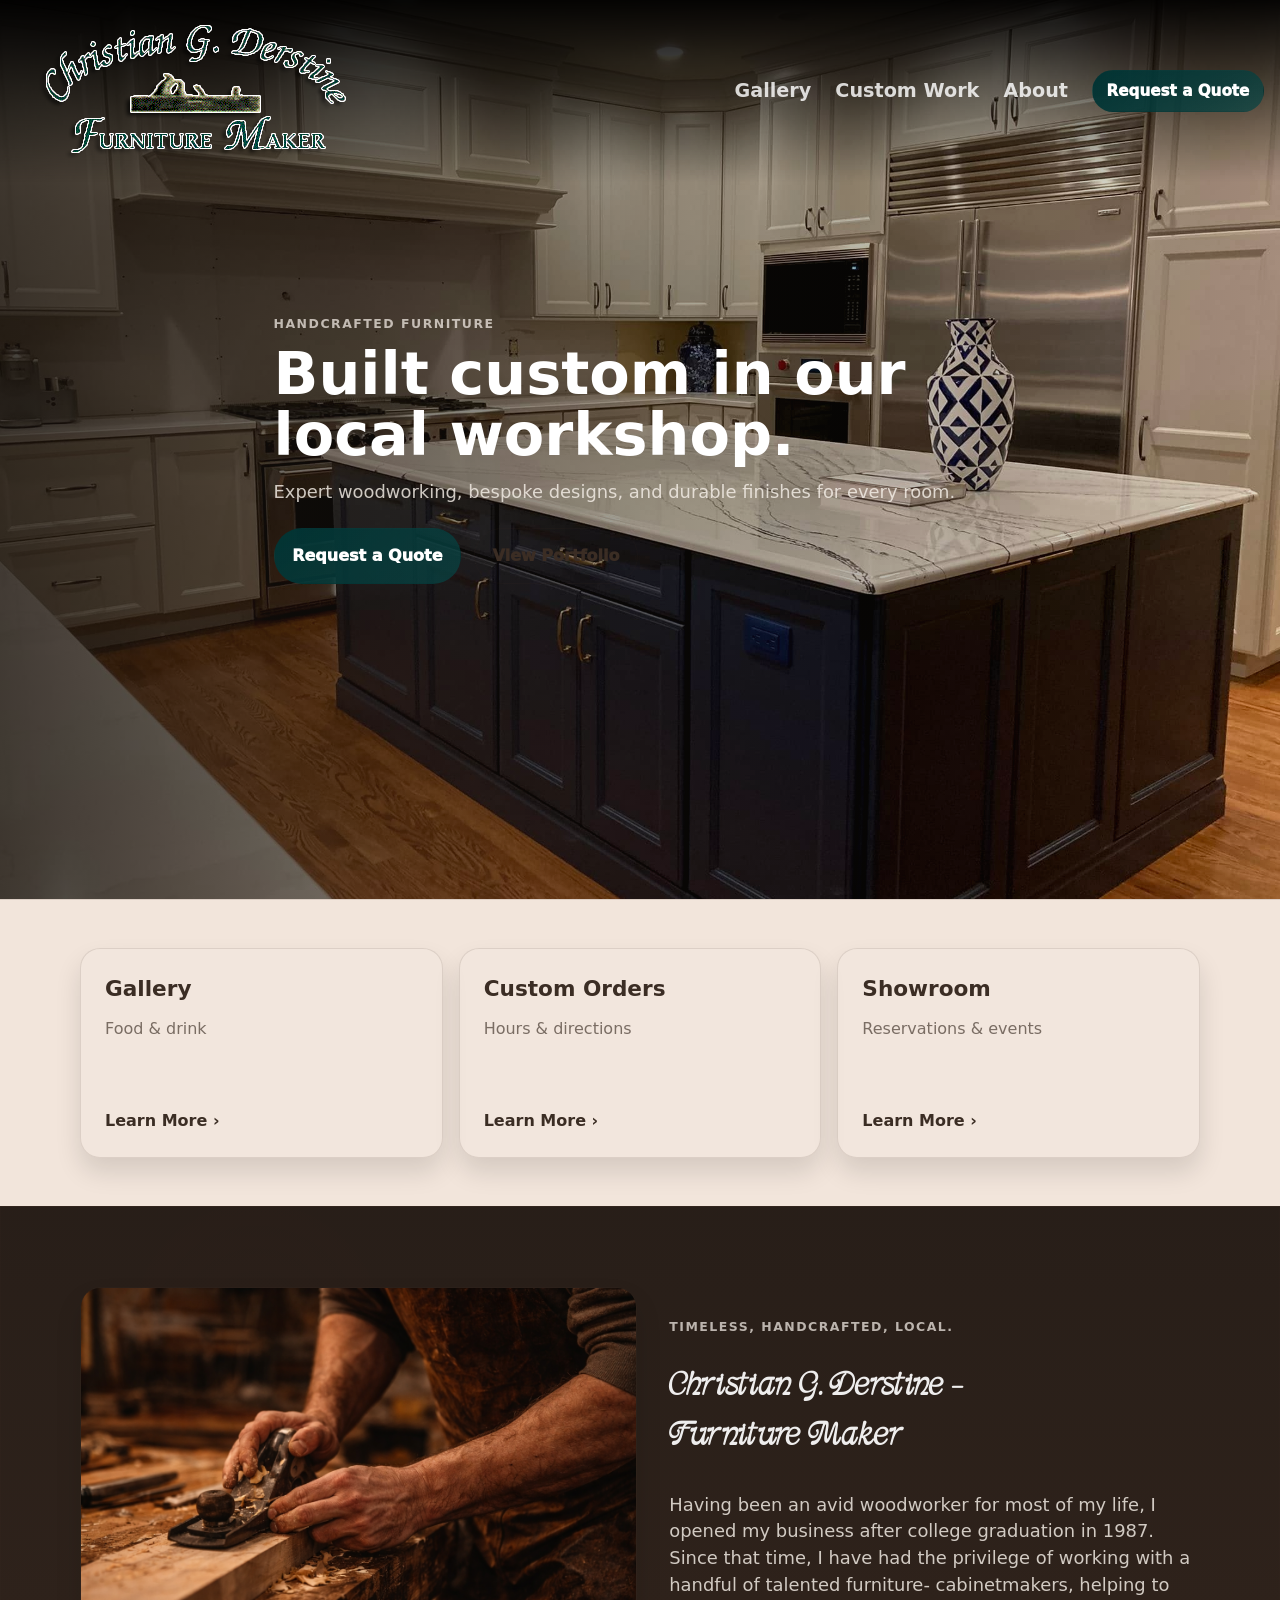
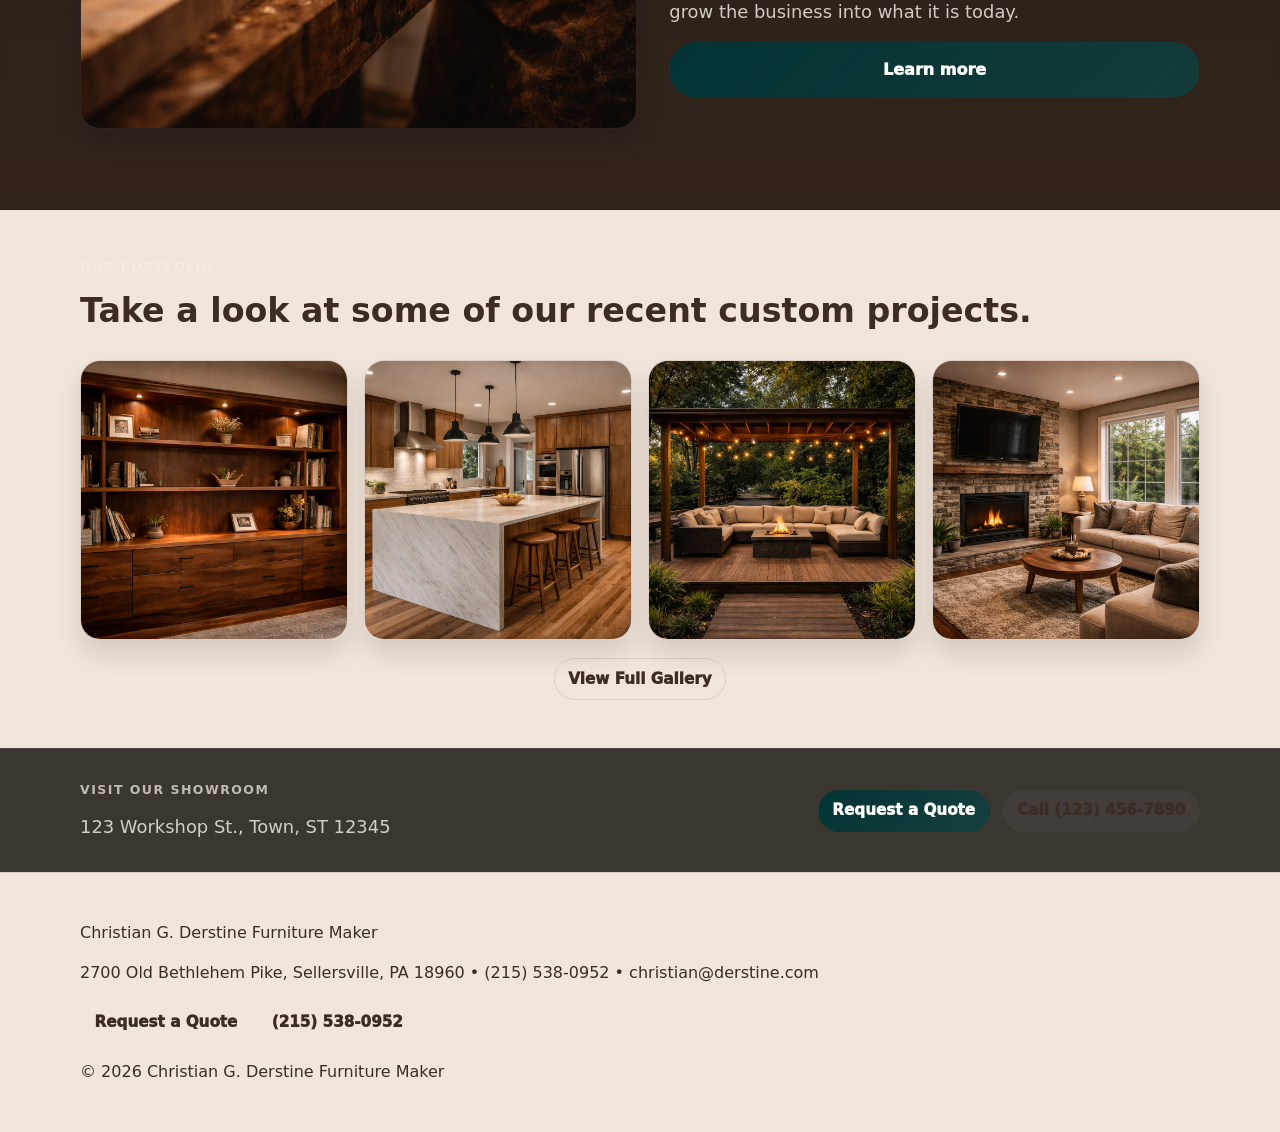
==== commit da5df333: "addred header" ====
--- a/index.html
+++ b/index.html
@@ -3,8 +3,8 @@
   <head>
     <meta charset="UTF-8" />
     <meta name="viewport" content="width=device-width, initial-scale=1.0" />
-    <title>Business Name</title>
-    <meta name="description" content="Local service business delivering quality work with clear timelines." />
+    <title>Workshop Name | Handcrafted Furniture</title>
+    <meta name="description" content="Family-owned woodworking and custom furniture built locally with premium materials." />
     <link rel="stylesheet" href="assets/styles/styles.css" />
   </head>
 
@@ -13,370 +13,88 @@
 
     <header class="site-header">
       <div data-include="assets/partials/header.html"></div>
-
-      <!-- <div class="container header-row">
-        <a class="brand" href="index.html" aria-label="Business Name home">
-          <span class="brand__mark" aria-hidden="true"></span>
-          <span class="brand__text">Business Name</span>
-        </a>
-
-        <nav class="nav" aria-label="Primary navigation">
-          <a class="nav__link nav__link--active" href="index.html">Home</a>
-          <a class="nav__link" href="services.html">Services</a>
-          <a class="nav__link" href="gallery.html">Work</a>
-          <a class="nav__link" href="about.html">About</a>
-          <a class="btn btn--primary btn--sm" href="contact.html">Request Quote</a>
-        </nav>
-
-        <button class="nav-toggle btn btn--ghost btn--sm" type="button" aria-label="Open menu">
-          Menu
-        </button>
-      </div> -->
     </header>
 
     <main id="main">
       <section class="hero">
-        <img class="hero__img" src="assets/images/hero.jpg" alt="Wide hero image for the business" loading="eager" />
+        <img class="hero__img" src="assets/images/kitchen02.jpg" alt="Craftsman shaping hardwood in a workshop" loading="eager" />
         <div class="hero__overlay">
           <div class="container hero__content">
-            <p class="eyebrow">Local • Trusted • Insured</p>
-            <h1 class="h1">Quality work that fits your space and your timeline</h1>
-            <p class="lead">Clear estimates, clean installs, and durable results.</p>
+            <p class="eyebrow">Handcrafted Furniture</p>
+            <h1 class="h1">Built custom in our local workshop.</h1>
+            <p class="lead">Expert woodworking, bespoke designs, and durable finishes for every room.</p>
             <div class="hero__actions">
               <a class="btn btn--primary" href="contact.html">Request a Quote</a>
-              <a class="btn btn--outline" href="gallery.html">View Work</a>
+              <a class="btn btn--outline" href="gallery.html">View Portfolio</a>
             </div>
           </div>
         </div>
       </section>
 
       <section class="section section--tight">
-        <div class="container trust">
-          <div class="trust__item">★★★★★ 5-Star Rated</div>
-          <div class="trust__item">Licensed & Insured</div>
-          <div class="trust__item">Fast Turnarounds</div>
-          <div class="trust__item">Serving Your Area</div>
-        </div>
-      </section>
-
-      <section class="section section--tight">
-        <div class="container cards-3">
-          <a class="card card--link" href="contact.html">
-            <p class="card__kicker">Get started</p>
-            <h2 class="card__title">Request a Quote</h2>
-            <p class="card__sub">Tell us what you need. We’ll reply within 1 business day.</p>
-            <span class="card__arrow">→</span>
+        <div class="container feature-grid">
+          <a class="feature-card" href="gallery.html">
+            <h2 class="feature-card__title">Gallery</h2>
+            <p class="feature-card__text">Food & drink</p>
+            <span class="feature-card__link">Learn More ›</span>
           </a>
-
-          <a class="card card--link" href="services.html">
-            <p class="card__kicker">Services</p>
-            <h2 class="card__title">What we do</h2>
-            <p class="card__sub">A simple list of your core services and common requests.</p>
-            <span class="card__arrow">→</span>
+          <a class="feature-card" href="services.html">
+            <h2 class="feature-card__title">Custom Orders</h2>
+            <p class="feature-card__text">Hours & directions</p>
+            <span class="feature-card__link">Learn More ›</span>
           </a>
-
-          <a class="card card--link" href="gallery.html">
-            <p class="card__kicker">Portfolio</p>
-            <h2 class="card__title">See recent work</h2>
-            <p class="card__sub">A clean gallery with short captions and proof.</p>
-            <span class="card__arrow">→</span>
+          <a class="feature-card" href="about.html">
+            <h2 class="feature-card__title">Showroom</h2>
+            <p class="feature-card__text">Reservations & events</p>
+            <span class="feature-card__link">Learn More ›</span>
           </a>
         </div>
       </section>
 
-      <section class="section section--soft">
-        <div class="container">
-          <div class="section-head">
-            <div>
-              <p class="eyebrow">Services</p>
-              <h2 class="h2">Popular services</h2>
-              <p class="muted max-w-prose">Keep it to 3–6. Clear names beat clever names.</p>
-            </div>
-            <a class="btn btn--outline btn--sm" href="services.html">All services</a>
+      <section class="section section--dark section-story">
+        <div class="container split">
+          <div class="split__media hover-lift">
+            <img src="assets/images/story.jpg" alt="Woodworker planing a board" loading="lazy" />
           </div>
-
-          <div class="service-grid">
-            <div class="card service">
-              <h3 class="h3">Service One</h3>
-              <p class="muted">Short, reassuring description. Outcome-focused.</p>
-            </div>
-            <div class="card service">
-              <h3 class="h3">Service Two</h3>
-              <p class="muted">Short, reassuring description. Outcome-focused.</p>
-            </div>
-            <div class="card service">
-              <h3 class="h3">Service Three</h3>
-              <p class="muted">Short, reassuring description. Outcome-focused.</p>
-            </div>
+          <div class="split__content">
+            <p class="eyebrow">Timeless, Handcrafted, Local.</p>
+            <h2 class="h2">Christian G.</span> Derstine – <br>Furniture Maker</h2>
+            <p class="lead">Having been an avid woodworker for most of my life, I opened my business after college graduation in 1987. Since that time, I have had the privilege of working with a handful of talented furniture- cabinetmakers, helping to grow the business into what it is today.</p>
+            <a class="btn btn--primary" href="about.html">Learn more</a>
           </div>
         </div>
       </section>
 
-      <section class="section">
+      <section class="section section--tight portfolio-preview">
         <div class="container">
           <div class="section-head">
             <div>
-              <p class="eyebrow">Work</p>
-              <h2 class="h2">Recent projects</h2>
+              <p class="eyebrow">Our Portfolio</p>
+              <h2 class="h2">Take a look at some of our recent custom projects.</h2>
             </div>
-            <a class="btn btn--outline btn--sm" href="gallery.html">View gallery</a>
           </div>
-
-          <div class="gallery">
-            <img src="assets/images/g1.jpg" alt="Project photo 1" loading="lazy" />
-            <img src="assets/images/g2.jpg" alt="Project photo 2" loading="lazy" />
-            <img src="assets/images/g3.jpg" alt="Project photo 3" loading="lazy" />
-            <img src="assets/images/g4.jpg" alt="Project photo 4" loading="lazy" />
-            <img src="assets/images/g5.jpg" alt="Project photo 5" loading="lazy" />
-            <img src="assets/images/g6.jpg" alt="Project photo 6" loading="lazy" />
+          <div class="portfolio-grid">
+            <img src="assets/images/g1.jpg" alt="Custom dining table" loading="lazy" />
+            <img src="assets/images/g2.jpg" alt="Elegant wooden chairs" loading="lazy" />
+            <img src="assets/images/g3.jpg" alt="Rustic coffee table" loading="lazy" />
+            <img src="assets/images/g4.jpg" alt="Custom wood console" loading="lazy" />
+          </div>
+          <div class="portfolio-actions">
+            <a class="btn btn--outline btn--sm" href="gallery.html">View Full Gallery</a>
           </div>
         </div>
       </section>
 
-      <section class="section section--soft">
-        <div class="container">
-          <p class="eyebrow">Process</p>
-          <h2 class="h2">Simple, clear, and collaborative</h2>
-
-          <div class="steps">
-            <div class="step">
-              <div class="step__num">1</div>
-              <h3 class="h3">Consult</h3>
-              <p class="muted">Share goals, measurements, and timeline.</p>
-            </div>
-            <div class="step">
-              <div class="step__num">2</div>
-              <h3 class="h3">Estimate</h3>
-              <p class="muted">Clear scope, clear price, clear next steps.</p>
-            </div>
-            <div class="step">
-              <div class="step__num">3</div>
-              <h3 class="h3">Deliver</h3>
-              <p class="muted">Quality work, clean finish, and follow-up support.</p>
-            </div>
+      <section class="section section--cta cta-band">
+        <div class="container cta-band__row">
+          <div>
+            <p class="eyebrow">Visit our showroom</p>
+            <p class="lead">123 Workshop St., Town, ST 12345</p>
           </div>
-        </div>
-      </section>
-
-      <section class="section section--soft">
-        <div class="container">
-          <p class="eyebrow">Reviews</p>
-          <h2 class="h2">Trusted by customers in your area</h2>
-
-          <div class="quotes">
-            <blockquote class="quote">
-              “Fantastic communication and the final result was perfect.”
-              <span class="muted">— Client Name</span>
-            </blockquote>
-            <blockquote class="quote">
-              “On time, clean install, and better than we expected.”
-              <span class="muted">— Client Name</span>
-            </blockquote>
+          <div class="cta-band__buttons">
+            <a class="btn btn--primary btn--sm" href="contact.html">Request a Quote</a>
+            <a class="btn btn--ghost btn--sm" href="tel:(123) 456-7890">Call (123) 456-7890</a>
           </div>
-        </div>
-      </section>
-
-      <section class="section section--soft">
-        <div class="container">
-          <p class="eyebrow">FAQ</p>
-          <h2 class="h2">Questions, answered</h2>
-
-          <div class="faq">
-            <div class="faq-item">
-              <button class="faq-q" type="button">
-                <span>How soon can you start?</span><span class="faq-icon">+</span>
-              </button>
-              <div class="faq-a">Typical lead times are 1–3 weeks depending on scope.</div>
-            </div>
-
-            <div class="faq-item">
-              <button class="faq-q" type="button">
-                <span>Do you provide free estimates?</span><span class="faq-icon">+</span>
-              </button>
-              <div class="faq-a">Yes—share photos + measurements and we’ll respond quickly.</div>
-            </div>
-
-            <div class="faq-item">
-              <button class="faq-q" type="button">
-                <span>What areas do you serve?</span><span class="faq-icon">+</span>
-              </button>
-              <div class="faq-a">Add your service area here (towns/counties/radius).</div>
-            </div>
-          </div>
-        </div>
-      </section>
-
-      <!-- SECTION: split intro -->
-<section class="section section--paper section-split-feature">
-  <div class="container split-feature">
-    <div class="split-feature__media hover-lift">
-      <img src="assets/images/story.jpg" alt="Workshop detail" loading="lazy" />
-    </div>
-
-    <div class="split-feature__content">
-      <p class="eyebrow">Craftsmanship</p>
-      <h2 class="headline">A split layout for story-driven content</h2>
-      <p class="body">
-        This section works well for an about block, featured service, or anything that needs a little more narrative.
-      </p>
-      <a class="btn btn--tan btn--sm" href="about.html">Learn More</a>
-    </div>
-  </div>
-</section>
-
-<!-- SECTION: icon tiles -->
-<section class="section section--light section-icon-grid">
-  <div class="container">
-    <div class="section-title section-title--left">
-      <h2 class="section-title__text">Icon Tile Section</h2>
-    </div>
-
-    <div class="icon-grid">
-      <article class="icon-card hover-lift">
-        <div class="icon-card__icon">◼</div>
-        <h3 class="icon-card__title">Service One</h3>
-        <p class="icon-card__text">Useful for service summaries, benefits, or categories.</p>
-      </article>
-
-      <article class="icon-card hover-lift">
-        <div class="icon-card__icon">◼</div>
-        <h3 class="icon-card__title">Service Two</h3>
-        <p class="icon-card__text">A cleaner alternative to repeating the same card style.</p>
-      </article>
-
-      <article class="icon-card hover-lift">
-        <div class="icon-card__icon">◼</div>
-        <h3 class="icon-card__title">Service Three</h3>
-        <p class="icon-card__text">Works well for local businesses and service providers.</p>
-      </article>
-    </div>
-  </div>
-</section>
-
-<!-- SECTION: staggered gallery -->
-<section class="section section--paper section-gallery-stagger">
-  <div class="container">
-    <div class="section-title">
-      <span class="section-title__line" aria-hidden="true"></span>
-      <h2 class="section-title__text">Staggered Gallery Layout</h2>
-      <span class="section-title__line" aria-hidden="true"></span>
-    </div>
-
-    <div class="stagger-grid">
-      <a class="stagger-grid__item stagger-grid__item--lg hover-lift" href="gallery.html">
-        <img src="assets/images/g1.jpg" alt="Project 1" loading="lazy" />
-      </a>
-      <a class="stagger-grid__item hover-lift" href="gallery.html">
-        <img src="assets/images/g2.jpg" alt="Project 2" loading="lazy" />
-      </a>
-      <a class="stagger-grid__item hover-lift" href="gallery.html">
-        <img src="assets/images/g3.jpg" alt="Project 3" loading="lazy" />
-      </a>
-      <a class="stagger-grid__item hover-lift" href="gallery.html">
-        <img src="assets/images/g4.jpg" alt="Project 4" loading="lazy" />
-      </a>
-    </div>
-  </div>
-</section>
-
-<!-- SECTION: process timeline -->
-<section class="section section--dark section-process-band">
-  <div class="container">
-    <div class="section-title section-title--left section-title--light">
-      <h2 class="section-title__text">Timeline / Process Section</h2>
-    </div>
-
-    <div class="timeline">
-      <div class="timeline-step">
-        <div class="timeline-step__number">1</div>
-        <div class="timeline-step__body">
-          <h3>Consult</h3>
-          <p>Good for processes, onboarding, project flow, or “how it works.”</p>
-        </div>
-      </div>
-
-      <div class="timeline-step">
-        <div class="timeline-step__number">2</div>
-        <div class="timeline-step__body">
-          <h3>Plan</h3>
-          <p>This looks very different from cards and adds visual variety.</p>
-        </div>
-      </div>
-
-      <div class="timeline-step">
-        <div class="timeline-step__number">3</div>
-        <div class="timeline-step__body">
-          <h3>Build</h3>
-          <p>Works especially well for higher-trust service businesses.</p>
-        </div>
-      </div>
-    </div>
-  </div>
-</section>
-
-<!-- SECTION: testimonial pull quote -->
-<section class="section section--paper section-quote-feature">
-  <div class="container quote-feature">
-    <div class="quote-feature__mark">“</div>
-    <blockquote class="quote-feature__text">
-      This is a larger testimonial / pull-quote layout. It feels much more editorial than repeating boxed review cards.
-    </blockquote>
-    <p class="quote-feature__meta">Client Name · Project Type</p>
-  </div>
-</section>
-
-<!-- SECTION: CTA banner -->
-<section class="section section-cta-banner">
-  <div class="container">
-    <div class="cta-banner hover-lift">
-      <div class="cta-banner__content">
-        <p class="eyebrow">Call to Action</p>
-        <h2 class="headline">A banner section for conversion moments</h2>
-        <p class="body">
-          Great for quote requests, booking prompts, lead magnets, or service-area reminders.
-        </p>
-      </div>
-
-      <div class="cta-banner__actions">
-        <a class="btn btn--tan" href="contact.html">Request a Quote</a>
-        <a class="btn btn--light" href="tel:+11234567890">Call Now</a>
-      </div>
-    </div>
-  </div>
-</section>
-
-      <section class="section section--cta">
-        <div class="container cta">
-          <div>
-            <p class="eyebrow">Request a Quote</p>
-            <h2 class="h2">Tell us about your project</h2>
-            <p class="muted max-w-prose">
-              Include rough dimensions, your goals, and any inspiration links/photos.
-            </p>
-          </div>
-
-          <form class="form" action="#" method="post">
-            <div class="form__row">
-              <label class="field">
-                <span>Name</span>
-                <input name="name" type="text" autocomplete="name" required />
-              </label>
-              <label class="field">
-                <span>Email</span>
-                <input name="email" type="email" autocomplete="email" required />
-              </label>
-            </div>
-
-            <label class="field">
-              <span>Message</span>
-              <textarea name="message" rows="5" required></textarea>
-            </label>
-
-            <div class="form__actions">
-              <button class="btn btn--primary" type="submit">Send</button>
-              <a class="btn btn--outline" href="tel:+11234567890">Call</a>
-            </div>
-          </form>
         </div>
       </section>
     </main>
--- a/assets/styles/styles.css
+++ b/assets/styles/styles.css
@@ -1,24 +1,35 @@
 :root {
   /* Brand tokens: change these per client */
-  --bg: #15110d;
-  --text: #f5efe8;
-  --muted: rgba(245, 239, 232, 0.74);
-  --border: rgba(255, 255, 255, 0.12);
-
-  --surface: rgba(255, 255, 255, 0.04);
-  --surface-2: rgba(255, 255, 255, 0.02);
-
-  --primary: #c9a46b;
-  --primary-2: #a57a3a;
-
-  --radius: 18px;
-  --radius-sm: 12px;
+  --bg: #f2e5db;
+  --text: #3b2d24;
+  --muted: rgba(59, 45, 36, 0.66);
+  --border: rgba(59, 45, 36, 0.12);
+
+  --surface: rgba(255, 255, 255, 0.86);
+  --surface-2: rgba(255, 255, 255, 0.94);
+
+  --primary: #b78a51;
+  --primary-2: #8f6837;
+  --green: #023333;
+
+  --radius: 20px;
+  --radius-sm: 14px;
   --container: 1120px;
-
-  --shadow-sm: 0 12px 30px rgba(0, 0, 0, 0.35);
-  --shadow-md: 0 22px 52px rgba(0, 0, 0, 0.45);
+  --container-lg: 1350px;
+
+  --shadow-sm: 0 14px 26px rgba(0, 0, 0, 0.12);
+  --shadow-md: 0 18px 36px rgba(0, 0, 0, 0.14);
 
   --font: ui-sans-serif, system-ui, -apple-system, Segoe UI, Roboto, Helvetica, Arial;
+  --serif: Georgia, Cambria, "Times New Roman", Times, serif;
+}
+
+@font-face {
+  font-family: "Stefania";
+  src: url("../fonts/Stefania-drrl6.ttf") format("truetype");
+  font-weight: 400;
+  font-style: normal;
+  font-display: swap;
 }
 
 *,
@@ -42,6 +53,7 @@
 a:hover { text-decoration: underline; }
 
 .container { width: min(100% - 2rem, var(--container)); margin-inline: auto; }
+.container-lg { width: min(100% - 2rem, var(--container-lg)); margin-inline: auto; }
 
 .section { padding: 5rem 0; }
 .section--tight { padding: 3rem 0; }
@@ -55,6 +67,7 @@
     var(--surface-2);
   border-top: 1px solid var(--border);
 }
+.section-story h2 { font-family: "Stefania", Arial, serif; }
 
 .h1 {
   margin: 0;
@@ -101,8 +114,8 @@
   left: 0;
   right: 0;
   z-index: 100;
-  background: rgba(20, 14, 10, 0.18);
-  backdrop-filter: blur(6px);
+  background: linear-gradient(to bottom, rgba(0,0,0,0.95), rgba(0,0,0,0));
+  /* backdrop-filter: blur(6px); */
   transition:
     background 200ms ease,
     box-shadow 200ms ease,
@@ -116,12 +129,12 @@
   justify-content: space-between;
   flex-wrap: nowrap; /* important */
   gap: 1.25rem;
-  padding: 1.4rem 0;
+  padding: 1rem 0;
   transition: padding 200ms ease;
 }
 
 .site-header.is-scrolled {
-  background: rgba(20, 14, 10, 0.85);
+  background: rgba(21, 17, 13, 0.90);
   backdrop-filter: blur(14px);
   box-shadow: 0 10px 30px rgba(0, 0, 0, 0.25);
 }
@@ -142,9 +155,11 @@
 }
 
 .brand__mark {
-  width: 42px;
-  height: 42px;
+  width: 100%;
+  height: 100%;
   border-radius: 999px;
+  /* background: linear-gradient(135deg, rgba(183, 138, 81, 0.95), rgba(143, 104, 55, 0.88)); */
+  /* box-shadow: inset 0 0 0 1px rgba(255,255,255,0.08); */
   transition: width 200ms ease, height 200ms ease;
 }
 
@@ -157,8 +172,8 @@
 }
 
 .site-header.is-scrolled .brand__mark {
-  width: 30px;
-  height: 30px;
+  width: 70%;
+  height: 70%;
 }
 
 .site-header.is-scrolled .brand__text {
@@ -167,7 +182,7 @@
 
 /* push content below fixed nav */
 main {
-  padding-top: 72px;
+  /* padding-top: 72px; */
 }
 
 @media (max-width: 860px) {
@@ -183,10 +198,12 @@
 .nav {
   display: flex;
   align-items: center;
-  justify-content: center;
+  justify-content: right;
   gap: 1.5rem;
   flex: 1 1 auto; /* lets nav take middle space */
   min-width: 0;
+  position: relative;
+  width: fit-content;
 }
 
 .nav__link {
@@ -194,6 +211,7 @@
   font-weight: 650;
   white-space: nowrap;
   transition: opacity 140ms ease, transform 140ms ease;
+  font-size: 1.2em;
 }
 
 .nav__link:hover {
@@ -278,8 +296,8 @@
 .btn:active { transform: translateY(1px); }
 .btn--sm { padding: 0.55rem 0.85rem; font-size: 0.95rem; }
 .btn--primary {
-  background: linear-gradient(135deg, var(--primary), rgba(201, 164, 107, 0.72));
-  color: #1b140f;
+  background: linear-gradient(135deg, var(--green), rgba(8, 68, 68, 0.72));
+  color: #ffffff;
 }
 .btn--outline { border-color: var(--border); background: transparent; }
 .btn--ghost { background: rgba(255,255,255,0.04); border-color: var(--border); }
@@ -288,7 +306,7 @@
 /* Hero (image-first, minimal text) */
 .hero {
   position: relative;
-  height: min(82vh, 820px);
+  height: min(100vh, 910px);
   min-height: 560px;
   border-bottom: 1px solid var(--border);
 }
@@ -304,7 +322,107 @@
   display: flex; align-items: center;
 }
 .hero__content { max-width: 72ch; padding: 3.8rem 0; }
+.hero__content h1 { color: #fff; }
 .hero__actions { margin-top: 1.4rem; display: flex; gap: 0.8rem; flex-wrap: wrap; }
+
+.feature-grid {
+  display: grid;
+  grid-template-columns: repeat(3, minmax(0, 1fr));
+  gap: 1rem;
+}
+.feature-card {
+  display: flex;
+  flex-direction: column;
+  justify-content: space-between;
+  min-height: 210px;
+  padding: 1.5rem;
+  border-radius: var(--radius);
+  border: 1px solid var(--border);
+  background: rgba(255,255,255,0.06);
+  box-shadow: var(--shadow-sm);
+  transition: transform 180ms ease, background 180ms ease;
+}
+.feature-card:hover {
+  transform: translateY(-3px);
+  background: rgba(255,255,255,0.10);
+}
+.feature-card__title {
+  margin: 0 0 0.75rem;
+  font-size: 1.35rem;
+}
+.feature-card__text {
+  margin: 0 0 1.1rem;
+  color: var(--muted);
+}
+.feature-card__link {
+  margin-top: auto;
+  font-weight: 900;
+  color: var(--text);
+}
+
+.split {
+  display: grid;
+  grid-template-columns: 1.1fr 0.9fr;
+  gap: 2rem;
+  align-items: center;
+}
+.split__media {
+  border-radius: var(--radius);
+  overflow: hidden;
+  border: 1px solid var(--border);
+  box-shadow: var(--shadow-sm);
+}
+.split__media img {
+  width: 100%;
+  height: 100%;
+  object-fit: cover;
+  min-height: 420px;
+}
+.split__content {
+  display: flex;
+  flex-direction: column;
+  gap: 1rem;
+}
+
+.portfolio-preview .section-head {
+  margin-bottom: 1.5rem;
+}
+.portfolio-grid {
+  display: grid;
+  grid-template-columns: repeat(4, minmax(0, 1fr));
+  gap: 1rem;
+}
+.portfolio-grid img {
+  width: 100%;
+  height: 280px;
+  object-fit: cover;
+  border-radius: var(--radius);
+  border: 1px solid var(--border);
+  box-shadow: var(--shadow-sm);
+}
+.portfolio-actions {
+  margin-top: 1.1rem;
+  display: flex;
+  justify-content: center;
+}
+
+.cta-band {
+  background: rgba(21,17,13,0.82);
+  border-top: 1px solid rgba(255,255,255,0.08);
+  padding: 2rem 0;
+}
+.cta-band__row {
+  display: flex;
+  align-items: center;
+  justify-content: space-between;
+  gap: 1rem;
+  flex-wrap: wrap;
+}
+.cta-band__buttons {
+  display: flex;
+  gap: 0.8rem;
+  flex-wrap: wrap;
+}
 
 /* Trust strip */
 .trust {
@@ -539,6 +657,8 @@
   .cards-3 { grid-template-columns: 1fr; }
   .service-grid { grid-template-columns: 1fr; }
   .gallery { grid-template-columns: 1fr; }
+  .portfolio-grid { grid-template-columns: 1fr; }
+  .feature-grid { grid-template-columns: 1fr; }
   .steps { grid-template-columns: 1fr; }
   .split { grid-template-columns: 1fr; }
   .split__media img { height: 340px; }
@@ -546,6 +666,8 @@
   .cta { grid-template-columns: 1fr; }
   .form__row { grid-template-columns: 1fr; }
   .footer-row { grid-template-columns: 1fr; align-items: start; }
+  .cta-band__row { flex-direction: column; align-items: stretch; }
+  .cta-band__buttons { justify-content: flex-start; }
   .sticky-cta { display: flex; }
 }
 
@@ -593,6 +715,11 @@
 }
 
 .section--dark {
+  background: rgba(21, 17, 13, 0.9);
+  border: 1px solid rgba(59, 45, 36, 0.12);
+}
+
+.section--dark {
   background:
     linear-gradient(180deg, rgba(32, 22, 16, 0.96), rgba(42, 28, 20, 0.96)),
     radial-gradient(circle at 20% 20%, rgba(255,255,255,0.06), transparent 30%);
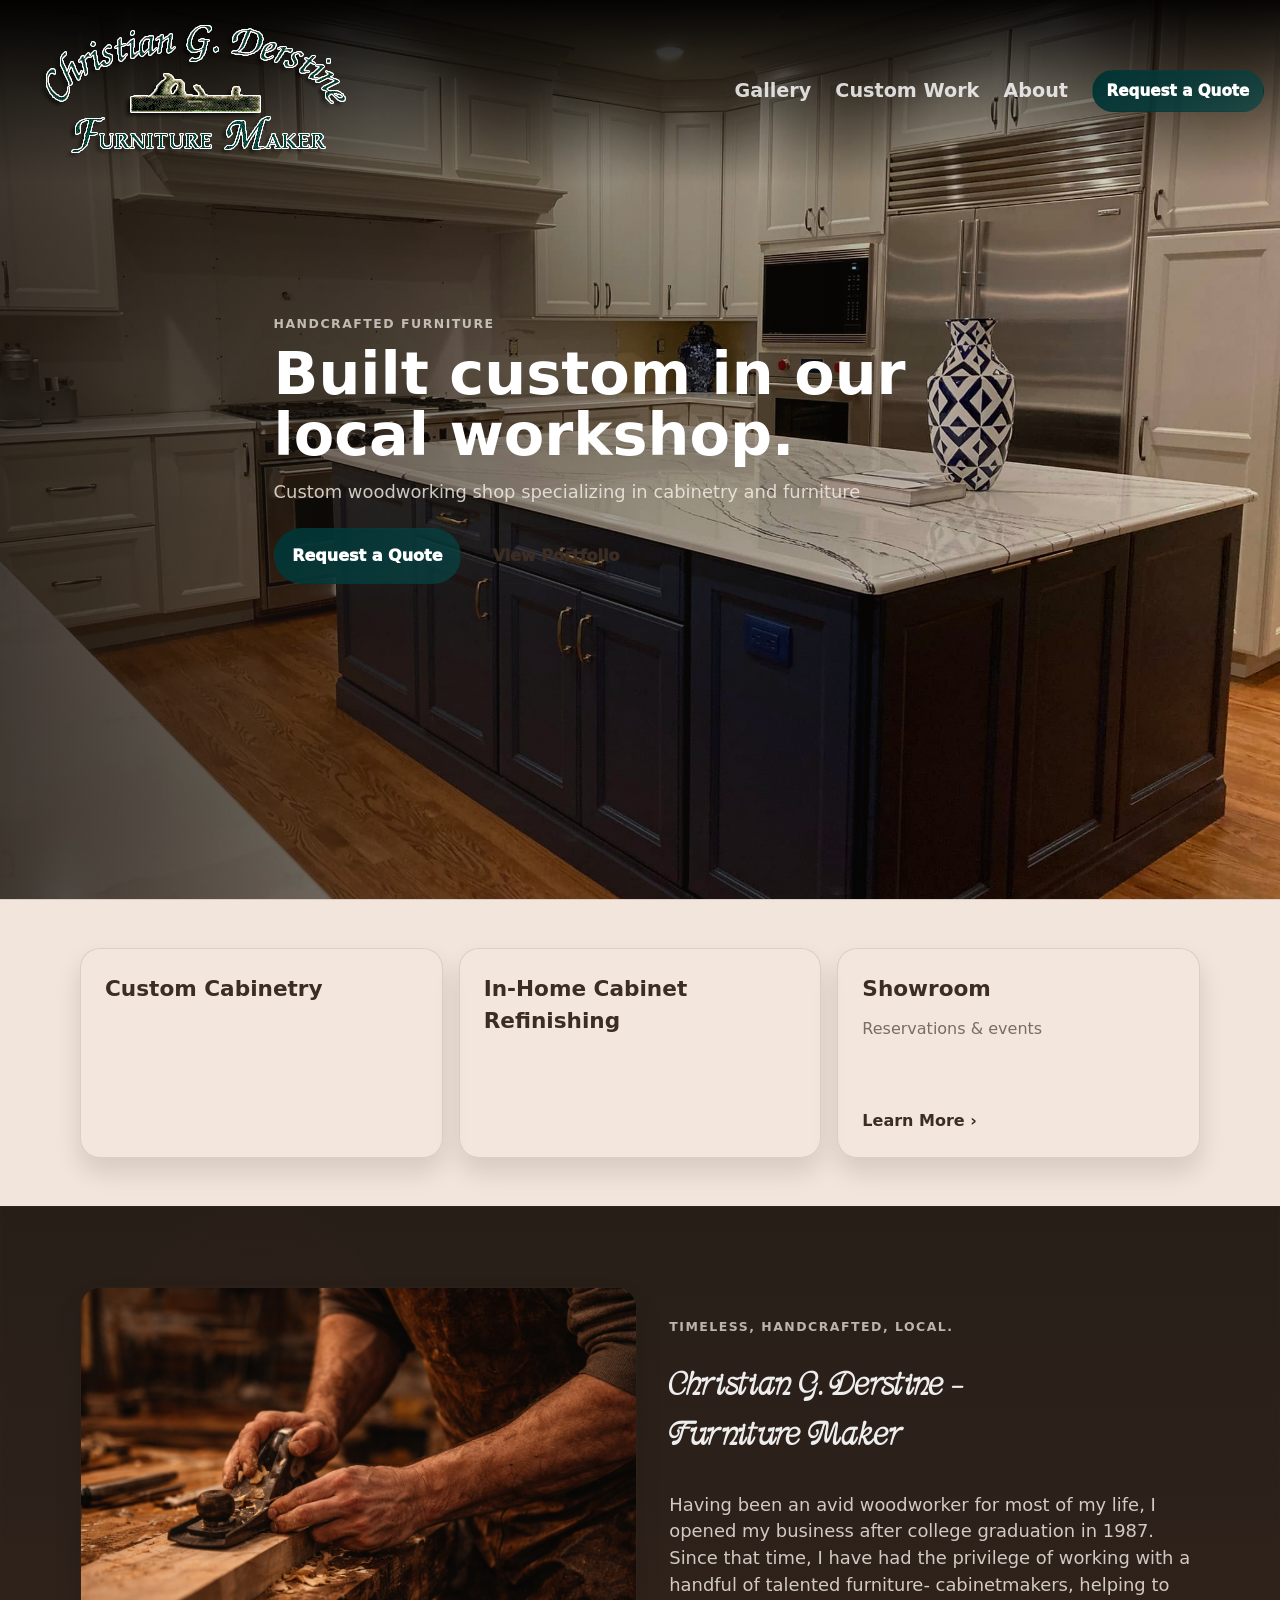
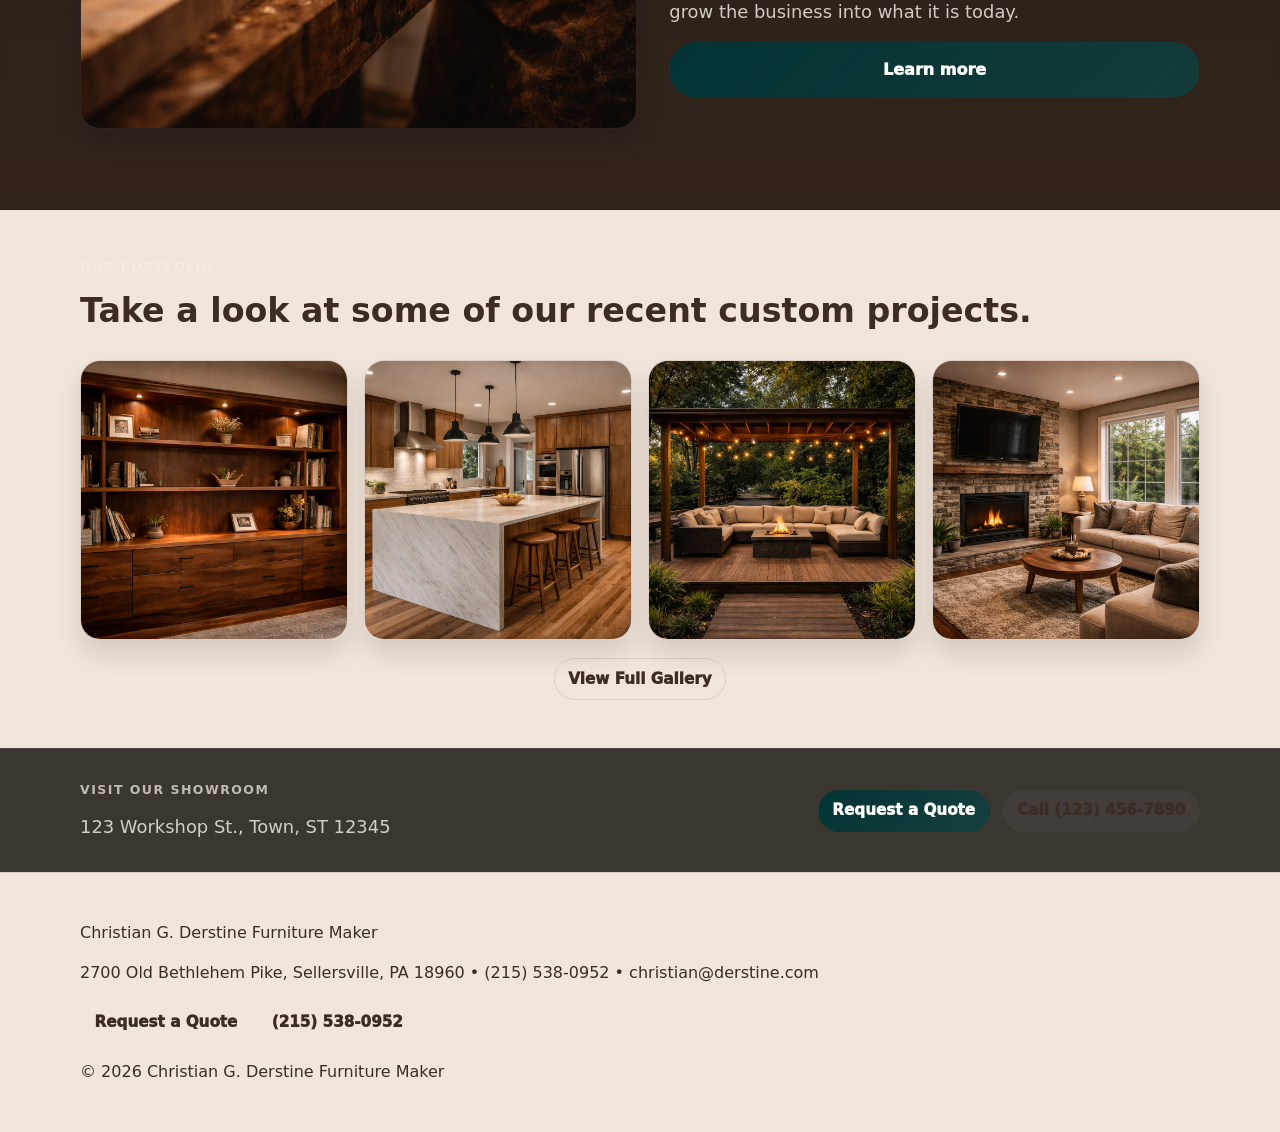
==== commit 87341e69: "Established possible design layout. Shifting to design2" ====
--- a/index.html
+++ b/index.html
@@ -22,7 +22,7 @@
           <div class="container hero__content">
             <p class="eyebrow">Handcrafted Furniture</p>
             <h1 class="h1">Built custom in our local workshop.</h1>
-            <p class="lead">Expert woodworking, bespoke designs, and durable finishes for every room.</p>
+            <p class="lead">Custom woodworking shop specializing in cabinetry and furniture</p>
             <div class="hero__actions">
               <a class="btn btn--primary" href="contact.html">Request a Quote</a>
               <a class="btn btn--outline" href="gallery.html">View Portfolio</a>
@@ -34,14 +34,14 @@
       <section class="section section--tight">
         <div class="container feature-grid">
           <a class="feature-card" href="gallery.html">
-            <h2 class="feature-card__title">Gallery</h2>
-            <p class="feature-card__text">Food & drink</p>
-            <span class="feature-card__link">Learn More ›</span>
+            <h2 class="feature-card__title">Custom Cabinetry</h2>
+            <!-- <p class="feature-card__text">Food & drink</p> -->
+            <!-- <span class="feature-card__link">Learn More ›</span> -->
           </a>
           <a class="feature-card" href="services.html">
-            <h2 class="feature-card__title">Custom Orders</h2>
-            <p class="feature-card__text">Hours & directions</p>
-            <span class="feature-card__link">Learn More ›</span>
+            <h2 class="feature-card__title">In-Home Cabinet Refinishing</h2>
+            <!-- <p class="feature-card__text">Hours & directions</p>
+            <span class="feature-card__link">Learn More ›</span> -->
           </a>
           <a class="feature-card" href="about.html">
             <h2 class="feature-card__title">Showroom</h2>
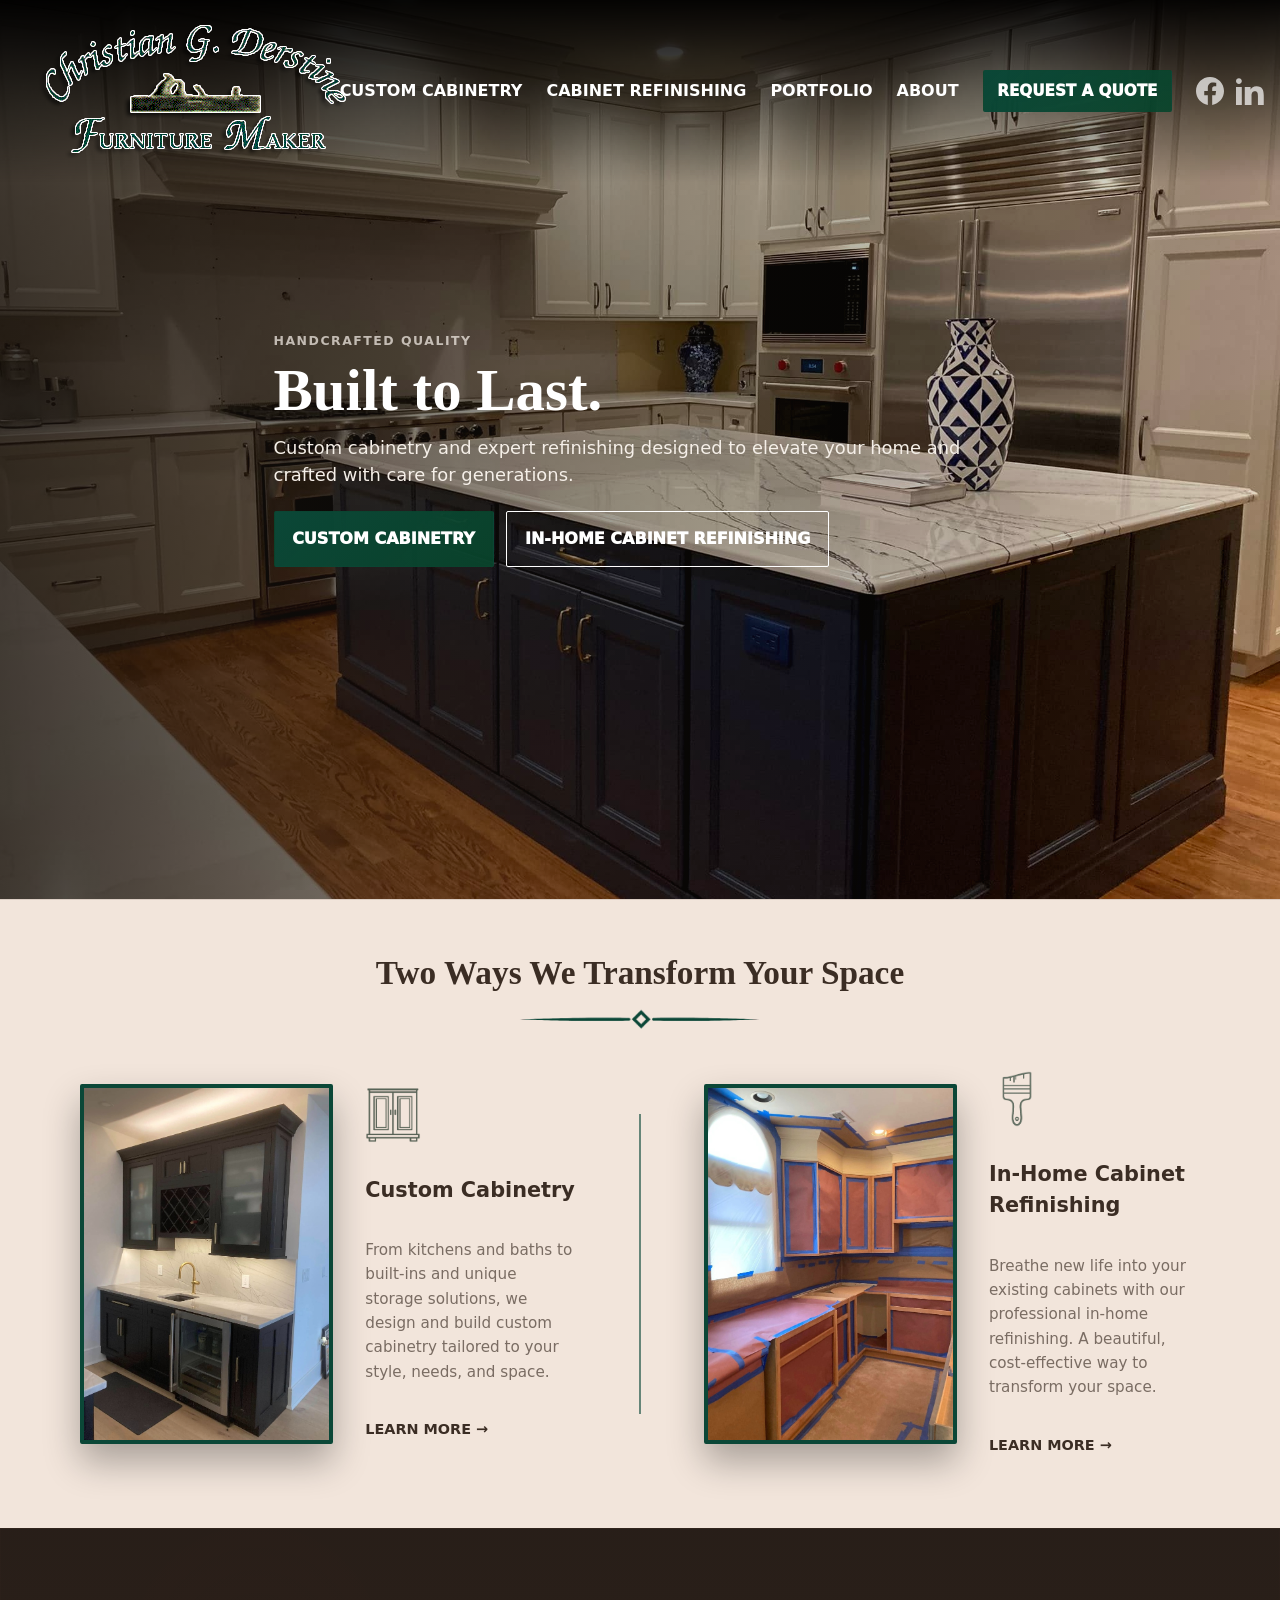
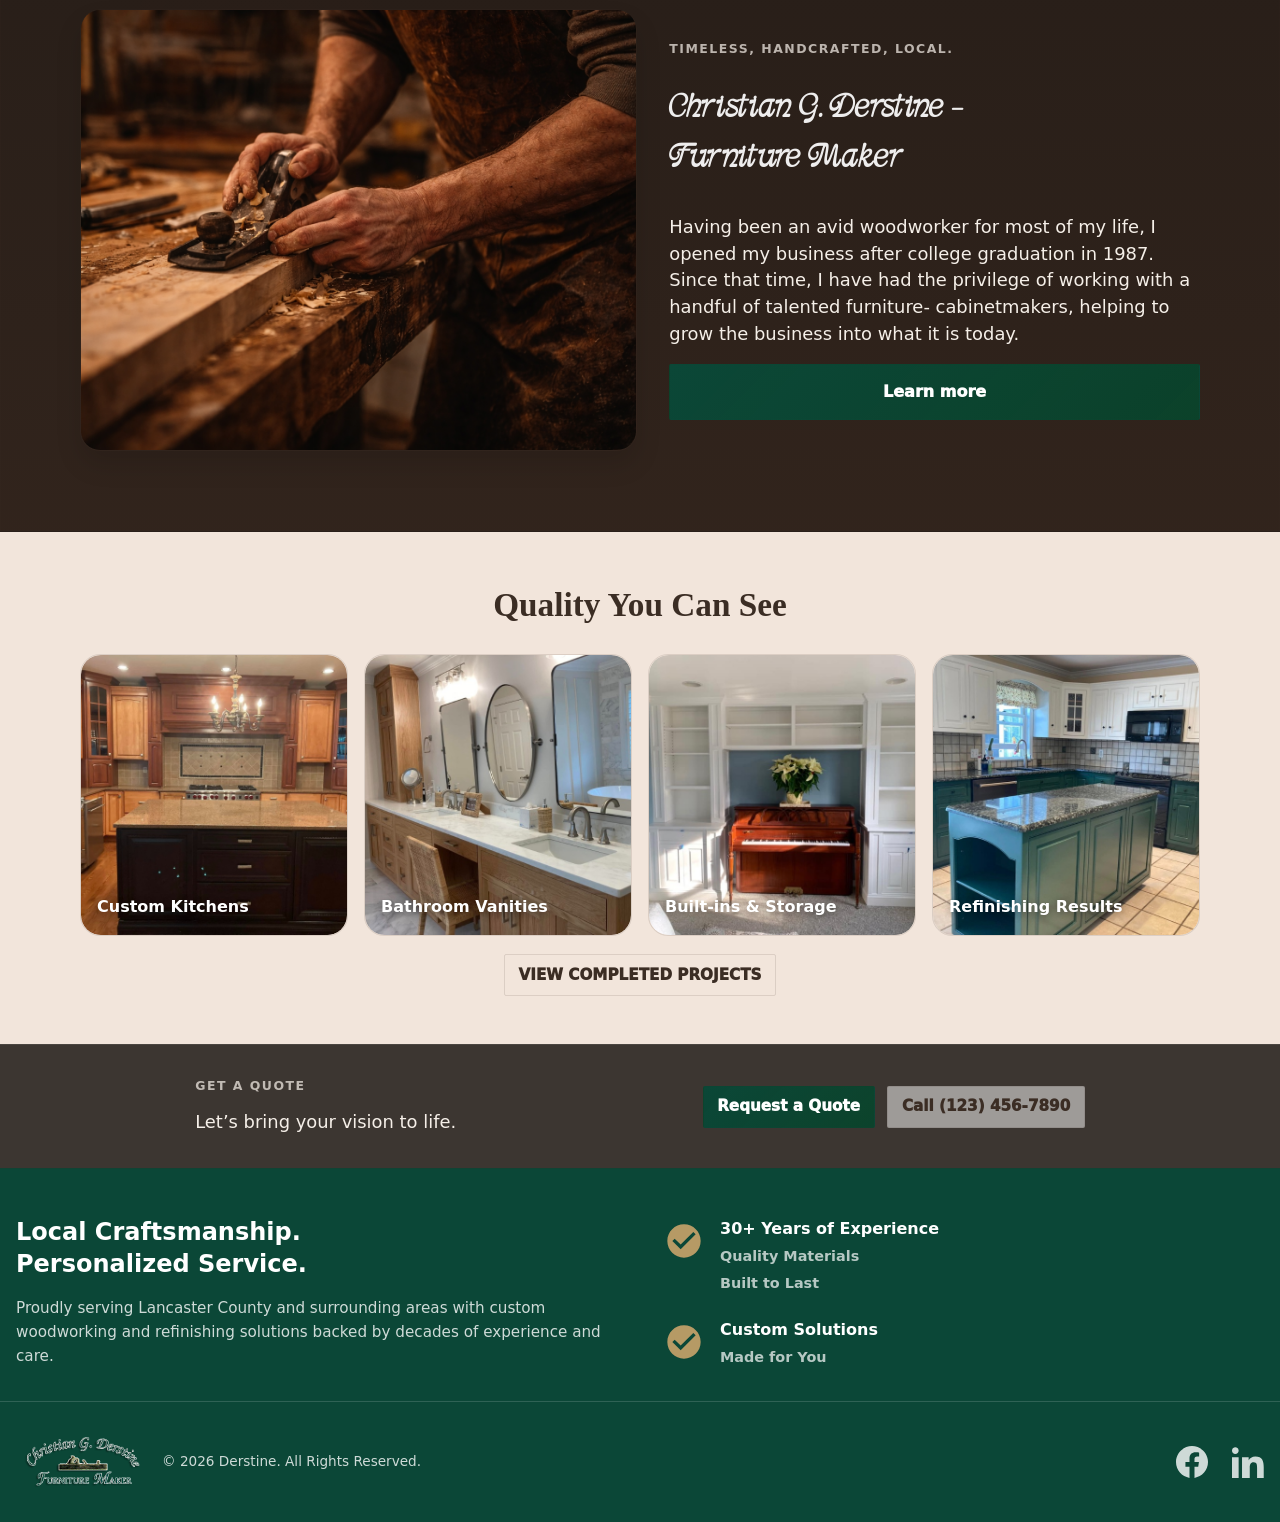
==== commit 4470c823: "Finished first draft of homepage" ====
--- a/index.html
+++ b/index.html
@@ -20,34 +20,51 @@
         <img class="hero__img" src="assets/images/kitchen02.jpg" alt="Craftsman shaping hardwood in a workshop" loading="eager" />
         <div class="hero__overlay">
           <div class="container hero__content">
-            <p class="eyebrow">Handcrafted Furniture</p>
-            <h1 class="h1">Built custom in our local workshop.</h1>
-            <p class="lead">Custom woodworking shop specializing in cabinetry and furniture</p>
+            <p class="eyebrow">Handcrafted Quality</p>
+            <h1 class="h1">Built to Last.</h1>
+            <p class="lead">Custom cabinetry and expert refinishing designed to elevate your home and crafted with care for generations.</p>
             <div class="hero__actions">
-              <a class="btn btn--primary" href="contact.html">Request a Quote</a>
-              <a class="btn btn--outline" href="gallery.html">View Portfolio</a>
+              <a class="btn btn--primary" href="services.html">CUSTOM CABINETRY</a>
+              <a class="btn btn--outline btn--outline-white" href="services.html">IN-HOME CABINET REFINISHING</a>
             </div>
           </div>
         </div>
       </section>
 
       <section class="section section--tight">
-        <div class="container feature-grid">
-          <a class="feature-card" href="gallery.html">
-            <h2 class="feature-card__title">Custom Cabinetry</h2>
-            <!-- <p class="feature-card__text">Food & drink</p> -->
-            <!-- <span class="feature-card__link">Learn More ›</span> -->
-          </a>
-          <a class="feature-card" href="services.html">
-            <h2 class="feature-card__title">In-Home Cabinet Refinishing</h2>
-            <!-- <p class="feature-card__text">Hours & directions</p>
-            <span class="feature-card__link">Learn More ›</span> -->
-          </a>
-          <a class="feature-card" href="about.html">
-            <h2 class="feature-card__title">Showroom</h2>
-            <p class="feature-card__text">Reservations & events</p>
-            <span class="feature-card__link">Learn More ›</span>
-          </a>
+        <div class="container">
+          <div class="section-head section-head--center">
+            <div>
+              <h2 class="h2">Two Ways We Transform Your Space</h2>
+              <img class="accent" src="assets/images/accent.png">
+            </div>
+          </div>
+          <div class="transform-grid">
+            <div class="transform-col">
+              <img class="transform-image" src="assets/images/kitchencabinets-01(1).jpg" alt="Custom cabinetry installation" loading="lazy" />
+            </div>
+            <div class="transform-col transform-content">
+              <img class="transform-icon" src="assets/images/cabinet-icon.png" alt="Cabinet icon" loading="lazy" />
+              <h3 class="transform-title">Custom Cabinetry</h3>
+              <p class="transform-text">From kitchens and baths to built-ins and unique storage solutions, we design and build custom cabinetry tailored to your style, needs, and space.</p>
+              <a class="transform-link" href="services.html">LEARN MORE →</a>
+            </div>
+            <div class="transform-col transform-middle">
+              <div class="transform-middle__line"></div>
+            </div>
+            <div class="transform-col">
+              <img class="transform-image" src="assets/images/refinishing-01(1).jpg" alt="Cabinet refinishing project" loading="lazy" />
+            </div>
+            <div class="transform-col transform-content">
+              <img class="transform-icon" src="assets/images/brush-icon.png" alt="Brush icon" loading="lazy" />
+              <h3 class="transform-title">In-Home Cabinet Refinishing</h3>
+              <p class="transform-text">Breathe new life into your existing cabinets with our professional in-home refinishing. A beautiful, cost-effective way to transform your space.</p>
+              <a class="transform-link" href="services.html">LEARN MORE →</a>
+            </div>
+            <!-- <div class="transform-col">
+              <img class="transform-image" src="assets/images/g1.jpg" alt="Refinishing results" loading="lazy" />
+            </div> -->
+          </div>
         </div>
       </section>
 
@@ -58,7 +75,7 @@
           </div>
           <div class="split__content">
             <p class="eyebrow">Timeless, Handcrafted, Local.</p>
-            <h2 class="h2">Christian G.</span> Derstine – <br>Furniture Maker</h2>
+            <h2 class="h2">Christian G. Derstine – <br>Furniture Maker</h2>
             <p class="lead">Having been an avid woodworker for most of my life, I opened my business after college graduation in 1987. Since that time, I have had the privilege of working with a handful of talented furniture- cabinetmakers, helping to grow the business into what it is today.</p>
             <a class="btn btn--primary" href="about.html">Learn more</a>
           </div>
@@ -67,20 +84,31 @@
 
       <section class="section section--tight portfolio-preview">
         <div class="container">
-          <div class="section-head">
+          <div class="section-head section-head--center">
             <div>
-              <p class="eyebrow">Our Portfolio</p>
-              <h2 class="h2">Take a look at some of our recent custom projects.</h2>
+              <h2 class="h2">Quality You Can See</h2>
             </div>
           </div>
           <div class="portfolio-grid">
-            <img src="assets/images/g1.jpg" alt="Custom dining table" loading="lazy" />
-            <img src="assets/images/g2.jpg" alt="Elegant wooden chairs" loading="lazy" />
-            <img src="assets/images/g3.jpg" alt="Rustic coffee table" loading="lazy" />
-            <img src="assets/images/g4.jpg" alt="Custom wood console" loading="lazy" />
+            <div class="portfolio-item">
+              <img src="assets/images/full-kitchen.jpg" alt="Custom Kitchens" loading="lazy" />
+              <p class="portfolio-item__label">Custom Kitchens</p>
+            </div>
+            <div class="portfolio-item">
+              <img src="assets/images/bathroom-cabinets-02.jpg" alt="Bathroom Vanities" loading="lazy" />
+              <p class="portfolio-item__label">Bathroom Vanities</p>
+            </div>
+            <div class="portfolio-item">
+              <img src="assets/images/piano.jpg" alt="Built-ins & Storage" loading="lazy" />
+              <p class="portfolio-item__label">Built-ins & Storage</p>
+            </div>
+            <div class="portfolio-item">
+              <img src="assets/images/kitchen-03.jpg" alt="Refinishing Results" loading="lazy" />
+              <p class="portfolio-item__label">Refinishing Results</p>
+            </div>
           </div>
           <div class="portfolio-actions">
-            <a class="btn btn--outline btn--sm" href="gallery.html">View Full Gallery</a>
+            <a class="btn btn--outline btn--sm" href="gallery.html">VIEW COMPLETED PROJECTS</a>
           </div>
         </div>
       </section>
@@ -88,8 +116,8 @@
       <section class="section section--cta cta-band">
         <div class="container cta-band__row">
           <div>
-            <p class="eyebrow">Visit our showroom</p>
-            <p class="lead">123 Workshop St., Town, ST 12345</p>
+            <p class="eyebrow">GET A QUOTE</p>
+            <p class="lead">Let’s bring your vision to life.</p>
           </div>
           <div class="cta-band__buttons">
             <a class="btn btn--primary btn--sm" href="contact.html">Request a Quote</a>
@@ -107,25 +135,6 @@
 
     <div data-include="assets/partials/footer.html"></div>
 
-    <!-- <footer class="site-footer">
-      <div class="container footer-row">
-        <div>
-          <p class="footer-title">Business Name</p>
-          <p class="muted text-sm">
-            123 Main St, Town, ST 12345 •
-            <a class="link" href="tel:+11234567890">(123) 456-7890</a> •
-            <a class="link" href="mailto:hello@business.com">hello@business.com</a>
-          </p>
-        </div>
-
-        <div class="footer-actions">
-          <a class="btn btn--primary btn--sm" href="contact.html">Request Quote</a>
-          <a class="btn btn--outline btn--sm" href="gallery.html">View Work</a>
-        </div>
-
-        <p class="muted text-sm">© <span id="year"></span></p>
-      </div>
-    </footer> -->
     <script src="assets/scripts/config.js"></script>
     <script src="assets/scripts/script.js"></script>
   </body>
--- a/assets/styles/styles.css
+++ b/assets/styles/styles.css
@@ -10,7 +10,7 @@
 
   --primary: #b78a51;
   --primary-2: #8f6837;
-  --green: #023333;
+  --green: #0B4737;
 
   --radius: 20px;
   --radius-sm: 14px;
@@ -19,6 +19,7 @@
 
   --shadow-sm: 0 14px 26px rgba(0, 0, 0, 0.12);
   --shadow-md: 0 18px 36px rgba(0, 0, 0, 0.14);
+  --shadow-lg: 0 18px 36px rgba(0, 0, 0, 0.3);
 
   --font: ui-sans-serif, system-ui, -apple-system, Segoe UI, Roboto, Helvetica, Arial;
   --serif: Georgia, Cambria, "Times New Roman", Times, serif;
@@ -73,10 +74,11 @@
   margin: 0;
   font-size: clamp(2.6rem, 4.6vw, 4.1rem);
   line-height: 1.04;
+  font-family: 'sans-serif';
 }
 .h2 { margin: 0; font-size: clamp(1.9rem, 2.6vw, 2.5rem); }
 .h3 { margin: 0; font-size: 1.2rem; }
-.lead { margin: 0.85rem 0 0; color: rgba(245,239,232,0.82); font-size: clamp(1.05rem, 1.4vw, 1.25rem); }
+.lead { margin: 0.85rem 0 0; color: rgba(245,239,232,1); font-size: clamp(1.05rem, 1.4vw, 1.25rem); }
 .muted { color: var(--muted); }
 .text-sm { font-size: 0.92rem; }
 .max-w-prose { max-width: 65ch; }
@@ -180,17 +182,9 @@
   font-size: 1.3rem;
 }
 
-/* push content below fixed nav */
-main {
-  /* padding-top: 72px; */
-}
-
-@media (max-width: 860px) {
-  main {
-    padding-top: 68px;
-  }
-}
-
+/* =========================
+   Hero section
+   ========================= */
 
 /* =========================
    Desktop nav
@@ -207,16 +201,43 @@
 }
 
 .nav__link {
-  color: rgba(255, 255, 255, 0.82);
+  color: rgba(255, 255, 255, 1);
   font-weight: 650;
   white-space: nowrap;
   transition: opacity 140ms ease, transform 140ms ease;
-  font-size: 1.2em;
+  font-size: 1em;
 }
 
 .nav__link:hover {
   opacity: 1;
   transform: translateY(-1px);
+}
+
+.nav__social,
+.nav-panel__social {
+  display: flex;
+  align-items: center;
+  gap: 0.75rem;
+}
+
+.nav__social-link {
+  width: 28px;
+  height: 28px;
+  display: inline-flex;
+  align-items: center;
+  justify-content: center;
+  color: rgba(255, 255, 255, 0.88);
+  opacity: 0.8;
+  transition: opacity 180ms ease;
+}
+
+.nav__social-link:hover {
+  opacity: 1;
+}
+
+.nav__social-link svg {
+  width: 100%;
+  height: 100%;
 }
 
 /* CTA stays on right */
@@ -286,7 +307,7 @@
   justify-content: center;
   gap: 0.5rem;
   padding: 0.95rem 1.1rem;
-  border-radius: 999px;
+  border-radius: 2px;
   border: 1px solid transparent;
   font-weight: 950;
   cursor: pointer;
@@ -296,11 +317,12 @@
 .btn:active { transform: translateY(1px); }
 .btn--sm { padding: 0.55rem 0.85rem; font-size: 0.95rem; }
 .btn--primary {
-  background: linear-gradient(135deg, var(--green), rgba(8, 68, 68, 0.72));
+  background: linear-gradient(135deg, var(--green), rgba(8, 68, 43, 0.92));
   color: #ffffff;
 }
 .btn--outline { border-color: var(--border); background: transparent; }
-.btn--ghost { background: rgba(255,255,255,0.04); border-color: var(--border); }
+.btn--outline-white { color: #fff; border-color: #fff; }
+.btn--ghost { background: rgba(255, 255, 255, 0.5); border-color: var(--border); }
 .btn:hover { text-decoration: none; opacity: 0.96; }
 
 /* Hero (image-first, minimal text) */
@@ -392,19 +414,220 @@
   grid-template-columns: repeat(4, minmax(0, 1fr));
   gap: 1rem;
 }
-.portfolio-grid img {
+.portfolio-item {
+  position: relative;
+  overflow: hidden;
+  border-radius: var(--radius);
+  border: 1px solid var(--border);
+}
+.portfolio-item img {
   width: 100%;
   height: 280px;
   object-fit: cover;
   border-radius: var(--radius);
-  border: 1px solid var(--border);
   box-shadow: var(--shadow-sm);
+}
+.portfolio-item__label {
+  position: absolute;
+  bottom: 1rem;
+  left: 1rem;
+  margin: 0;
+  color: #fff;
+  font-weight: 900;
+  font-size: 1rem;
+  text-shadow: 0 2px 8px rgba(0, 0, 0, 0.4);
 }
 .portfolio-actions {
   margin-top: 1.1rem;
   display: flex;
   justify-content: center;
 }
+
+/* Features showcase */
+.features-showcase {
+  display: grid;
+  grid-template-columns: 1fr auto 1fr;
+  gap: 1.5rem;
+  align-items: center;
+  margin-top: 2rem;
+}
+.feature-item {
+  position: relative;
+  border-radius: var(--radius);
+  overflow: hidden;
+  border: 1px solid var(--border);
+  box-shadow: var(--shadow-md);
+  height: 320px;
+}
+.feature-item img {
+  width: 100%;
+  height: 100%;
+  object-fit: cover;
+}
+.feature-item__overlay {
+  position: absolute;
+  inset: 0;
+  background: linear-gradient(135deg, rgba(2, 51, 51, 0.7), rgba(8, 68, 68, 0.5));
+  display: flex;
+  align-items: flex-end;
+  padding: 1.5rem;
+}
+.feature-item__title {
+  margin: 0;
+  color: #fff;
+  font-size: 1.5rem;
+  font-weight: 900;
+}
+
+.feature-info {
+  display: flex;
+  flex-direction: column;
+  gap: 1.5rem;
+}
+.feature-info__card {
+  display: flex;
+  flex-direction: column;
+  gap: 0.8rem;
+  padding: 1.5rem;
+  border-radius: var(--radius-sm);
+  border: 1px solid var(--border);
+  background: rgba(255, 255, 255, 0.04);
+  box-shadow: var(--shadow-sm);
+}
+.feature-info__icon {
+  width: 32px;
+  height: 32px;
+  color: var(--primary);
+  flex-shrink: 0;
+}
+.feature-info__card h3 {
+  margin: 0;
+  font-size: 1.2rem;
+  font-weight: 900;
+}
+.feature-info__card p {
+  margin: 0;
+  color: var(--muted);
+  font-size: 0.95rem;
+  line-height: 1.6;
+}
+.feature-link {
+  display: inline-block;
+  margin-top: 0.5rem;
+  font-weight: 900;
+  color: var(--primary);
+  text-decoration: underline;
+  text-underline-offset: 3px;
+}
+.feature-link:hover {
+  opacity: 0.8;
+}
+
+/* Transform grid layout */
+.transform-grid {
+  display: grid;
+  grid-template-columns: 1.2fr 1fr 0.3fr 1.2fr 1fr;
+  gap: 2rem;
+  align-items: center;
+  margin-top: 1rem;
+}
+
+.transform-col {
+  display: flex;
+  flex-direction: column;
+  gap: 1rem;
+}
+
+.transform-middle {
+  display: flex;
+  justify-content: center;
+  align-items: center;
+}
+
+.transform-middle__line {
+  width: 2px;
+  height: 300px;
+  background-color: var(--green);
+  opacity: 0.6;
+}
+
+.transform-image {
+  width: 100%;
+  height: 360px;
+  object-fit: cover;
+  border-radius: 2px;
+  border: 4px solid var(--green);
+  box-shadow: var(--shadow-lg);
+}
+
+.transform-divider {
+  margin-left: 0px;
+}
+
+/* .transform-divider::after {
+  content: "";
+  position: absolute;
+  background-color: var(--green);
+  width: 1px;
+  height: 300px;
+} */
+
+/* .transform-image-featured {
+  width: 100%;
+  height: 360px;
+  object-fit: cover;
+  border-radius: var(--radius);
+  box-shadow: var(--shadow-md);
+} */
+
+.transform-content {
+  text-align: left;
+  padding: 1.5rem 0;
+}
+
+.transform-icon {
+  width: 56px;
+  height: 56px;
+  object-fit: contain;
+  margin: 0 0 1rem;
+  opacity: 0.8;
+}
+
+.transform-title {
+  margin: 0 0 1rem;
+  font-size: 1.3rem;
+  font-weight: 900;
+  color: var(--text);
+}
+
+.transform-text {
+  margin: 0 0 1.2rem;
+  font-size: 0.95rem;
+  color: var(--muted);
+  line-height: 1.6;
+}
+
+.transform-link {
+  display: inline-block;
+  font-weight: 900;
+  color: var(--text);
+  text-decoration: none;
+  font-size: 0.9rem;
+}
+
+.transform-link:hover {
+  text-decoration: underline;
+}
+
+/* Section head center */
+.section-head--center {
+  justify-content: center;
+  text-align: center;
+}
+.section-head--center div {
+  max-width: 800px;
+}
+
 
 .cta-band {
   background: rgba(21,17,13,0.82);
@@ -414,7 +637,7 @@
 .cta-band__row {
   display: flex;
   align-items: center;
-  justify-content: space-between;
+  justify-content: space-around;
   gap: 1rem;
   flex-wrap: wrap;
 }
@@ -465,9 +688,10 @@
 .section-head {
   display: flex;
   align-items: flex-end;
-  justify-content: space-between;
+  /* justify-content: space-between; */
   gap: 1rem;
   flex-wrap: wrap;
+  font-family: "sans-serif";
 }
 
 /* Service cards */
@@ -620,21 +844,111 @@
 .form__actions { margin-top: 1rem; display: flex; gap: 0.75rem; flex-wrap: wrap; }
 
 /* Footer */
-.site-footer { border-top: 1px solid var(--border); padding: 2rem 0; }
-.footer-row {
-  display: grid;
-  grid-template-columns: 1.4fr auto auto;
-  gap: 1rem;
-  align-items: center;
-}
-.footer-title { margin: 0; font-weight: 950; }
-.footer-actions { display: flex; gap: 0.75rem; flex-wrap: wrap; }
-.link {
-  text-decoration: underline;
-  text-underline-offset: 3px;
-  text-decoration-color: rgba(255,255,255,0.35);
-}
-.link:hover { text-decoration-color: rgba(255,255,255,0.6); }
+.site-footer { border-top: 1px solid var(--border); padding: 0; background: var(--green); color: rgba(255, 255, 255, 0.9); }
+
+.footer-content { padding: 3rem 0 2rem; }
+.footer__grid {
+  display: grid;
+  grid-template-columns: 1fr 1fr;
+  gap: 3rem;
+  align-items: start;
+}
+.footer__section {
+  display: flex;
+  flex-direction: column;
+  gap: 1rem;
+}
+.footer__section-title {
+  margin: 0;
+  font-size: 1.5rem;
+  font-weight: 900;
+  color: #fff;
+  line-height: 1.3;
+}
+.footer__section-text {
+  margin: 0;
+  font-size: 0.95rem;
+  color: rgba(255, 255, 255, 0.8);
+  line-height: 1.6;
+}
+
+.footer__features {
+  display: flex;
+  flex-direction: column;
+  gap: 1.5rem;
+}
+.footer__feature {
+  display: flex;
+  gap: 1rem;
+  align-items: flex-start;
+}
+.footer__feature-icon {
+  width: 40px;
+  height: 40px;
+  color: rgba(201, 164, 107, 0.9);
+  flex-shrink: 0;
+  margin-top: 0.25rem;
+}
+.footer__feature-title {
+  margin: 0;
+  font-weight: 900;
+  font-size: 1rem;
+  color: #fff;
+}
+.footer__feature-sub {
+  margin: 0.3rem 0 0;
+  font-size: 0.9rem;
+  color: rgba(255, 255, 255, 0.7);
+  font-weight: 650;
+}
+
+.footer-bottom {
+  border-top: 1px solid rgba(255, 255, 255, 0.15);
+  padding: 2rem 0;
+}
+.footer__bottom-row {
+  display: flex;
+  align-items: center;
+  justify-content: space-between;
+  gap: 2rem;
+}
+.footer__logo-info {
+  display: flex;
+  align-items: center;
+  gap: 1rem;
+}
+.footer__logo {
+  width: 130px;
+  height: auto;
+}
+.footer__contact {
+  margin: 0;
+  font-size: 0.85rem;
+  color: rgba(255, 255, 255, 0.8);
+}
+
+.footer__social {
+  display: flex;
+  gap: 1.5rem;
+}
+.footer__social-link {
+  width: 32px;
+  height: 32px;
+  display: inline-flex;
+  align-items: center;
+  justify-content: center;
+  color: #fff;
+  opacity: 0.8;
+  transition: opacity 180ms ease;
+}
+.footer__social-link:hover {
+  opacity: 1;
+}
+.footer__social-link svg {
+  width: 100%;
+  height: 100%;
+}
+
 
 /* Sticky mobile CTA */
 .sticky-cta {
@@ -657,15 +971,22 @@
   .cards-3 { grid-template-columns: 1fr; }
   .service-grid { grid-template-columns: 1fr; }
   .gallery { grid-template-columns: 1fr; }
-  .portfolio-grid { grid-template-columns: 1fr; }
+  .portfolio-grid { grid-template-columns: repeat(2, 1fr); }
   .feature-grid { grid-template-columns: 1fr; }
+  .features-showcase { grid-template-columns: 1fr; }
+  .feature-item { height: 240px; }
+  .transform-grid { grid-template-columns: 1fr; gap: 1.5rem; }
+  .transform-image { height: 240px; }
+  .transform-image-featured { height: 280px; }
+  .transform-divider { border-left: none; padding-left: 0; }
   .steps { grid-template-columns: 1fr; }
   .split { grid-template-columns: 1fr; }
   .split__media img { height: 340px; }
   .quotes { grid-template-columns: 1fr; }
   .cta { grid-template-columns: 1fr; }
   .form__row { grid-template-columns: 1fr; }
-  .footer-row { grid-template-columns: 1fr; align-items: start; }
+  .footer__grid { grid-template-columns: 1fr; gap: 2rem; }
+  .footer__bottom-row { flex-direction: column; align-items: flex-start; }
   .cta-band__row { flex-direction: column; align-items: stretch; }
   .cta-band__buttons { justify-content: flex-start; }
   .sticky-cta { display: flex; }
@@ -687,6 +1008,8 @@
     gap: 0.75rem;
   }
   .nav.nav--open { display: flex; }
+  .portfolio-grid { grid-template-columns: 1fr; }
+  .footer-content { padding: 2rem 0 1rem; }
 }
 
 
@@ -995,4 +1318,18 @@
   .quote-feature__text {
     font-size: 1.45rem;
   }
+}
+
+
+/* =========================
+   Utilities
+   ========================= */
+.green {
+  color: var(--green);
+}
+.accent {
+  max-width: 250px;
+  margin-left: auto;
+  margin-right: auto;
+  margin-top: 10px;
 }
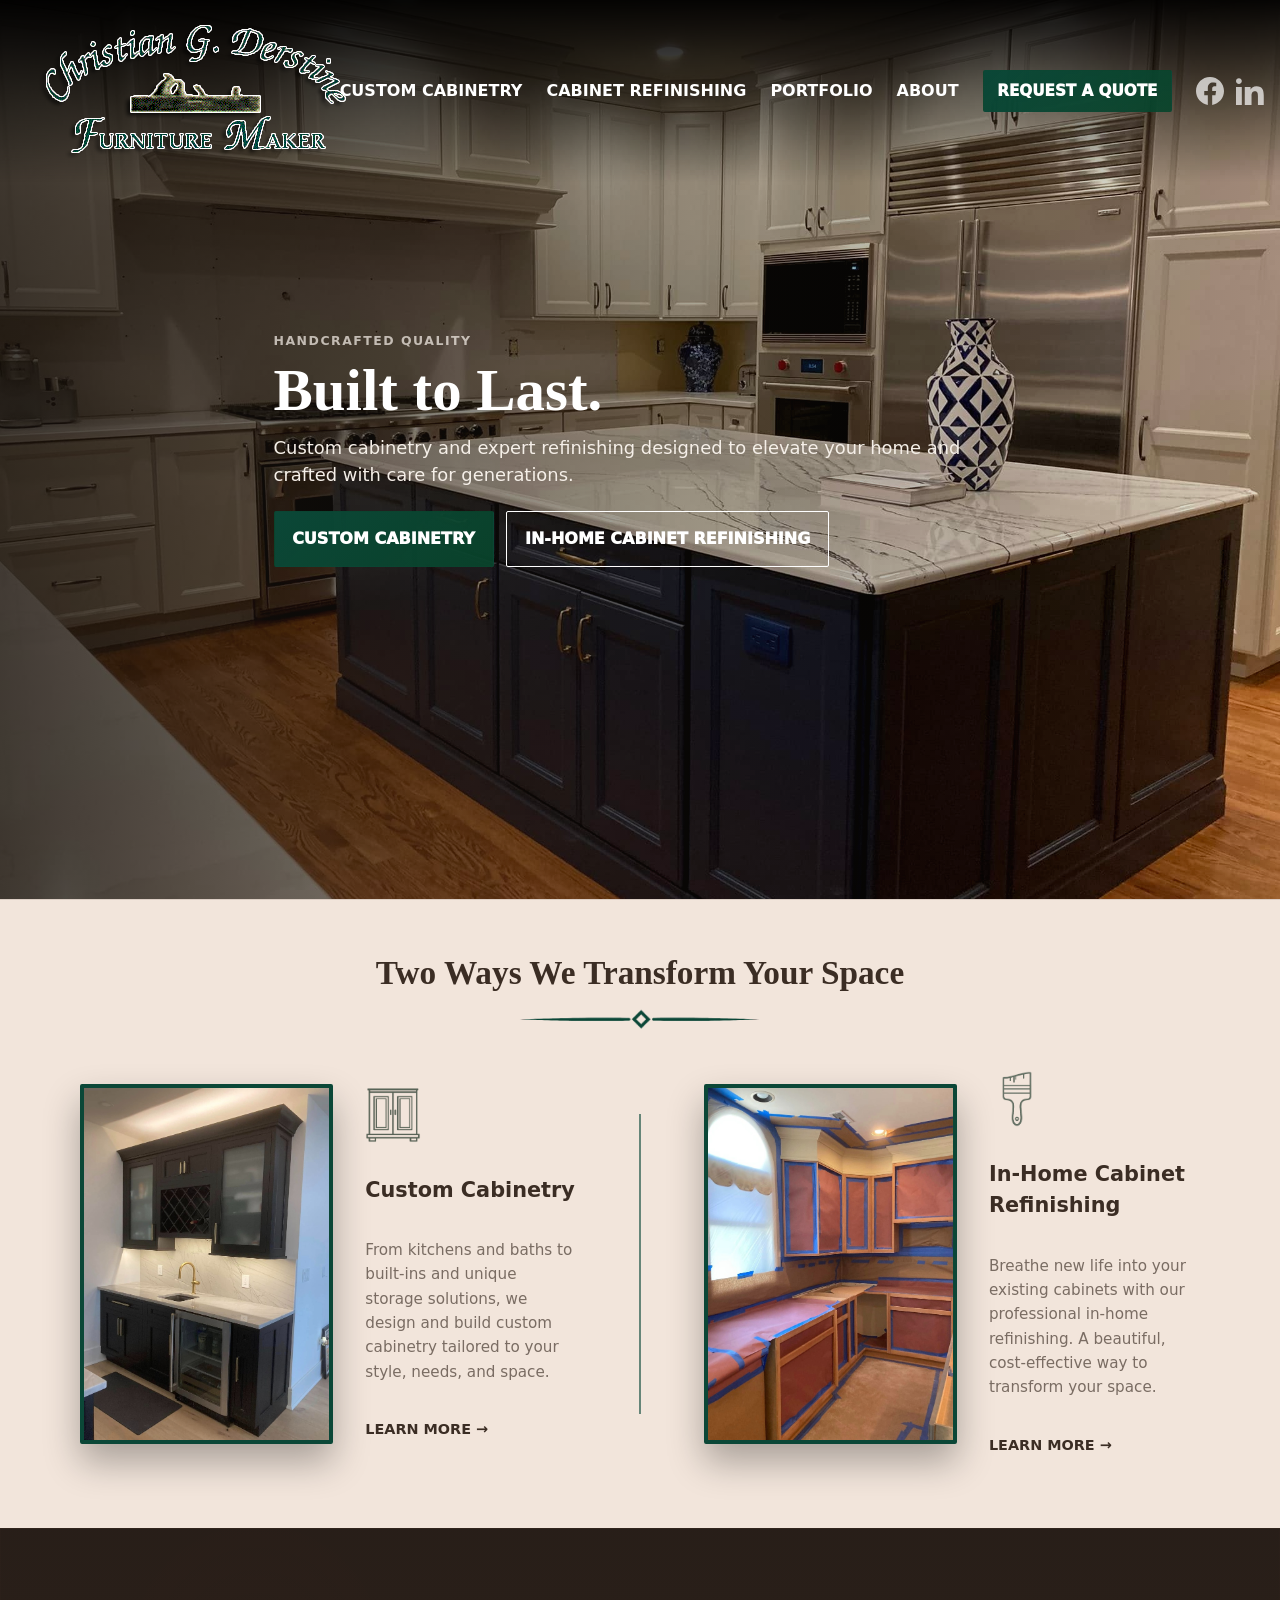
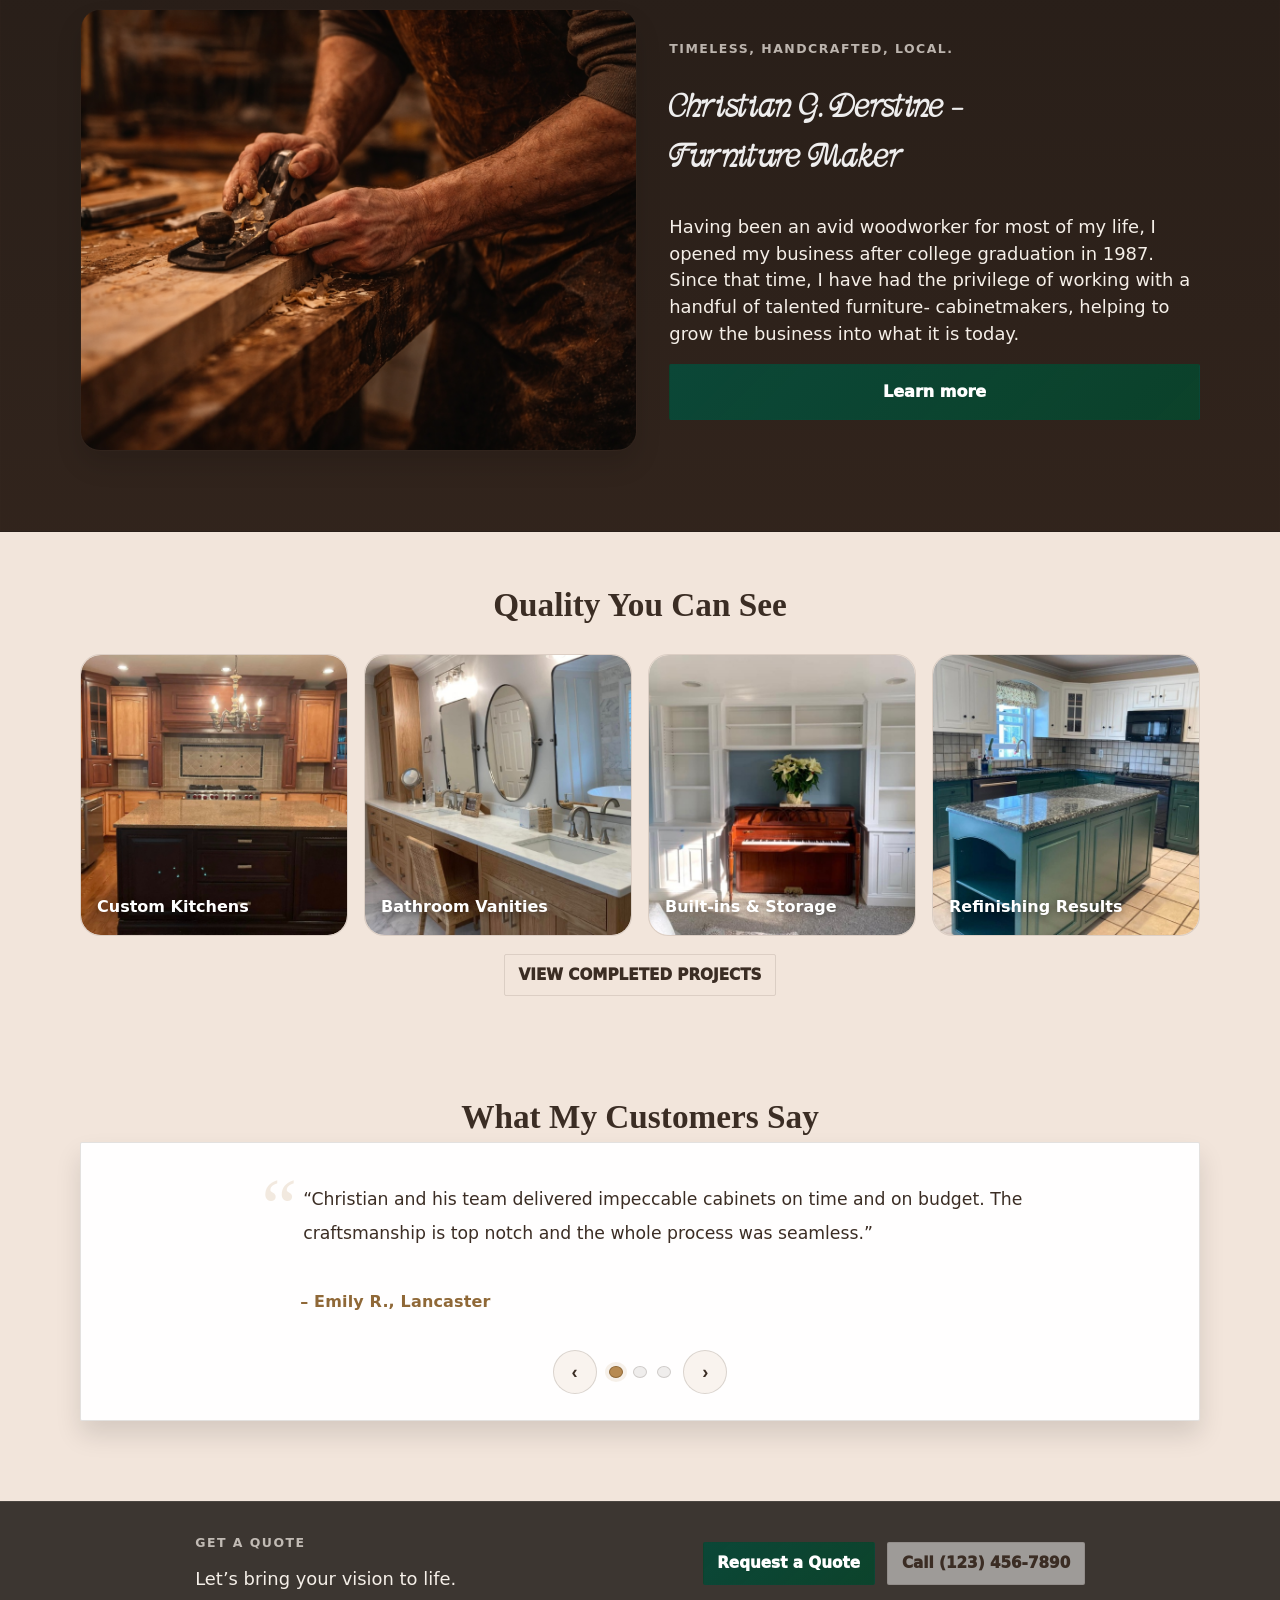
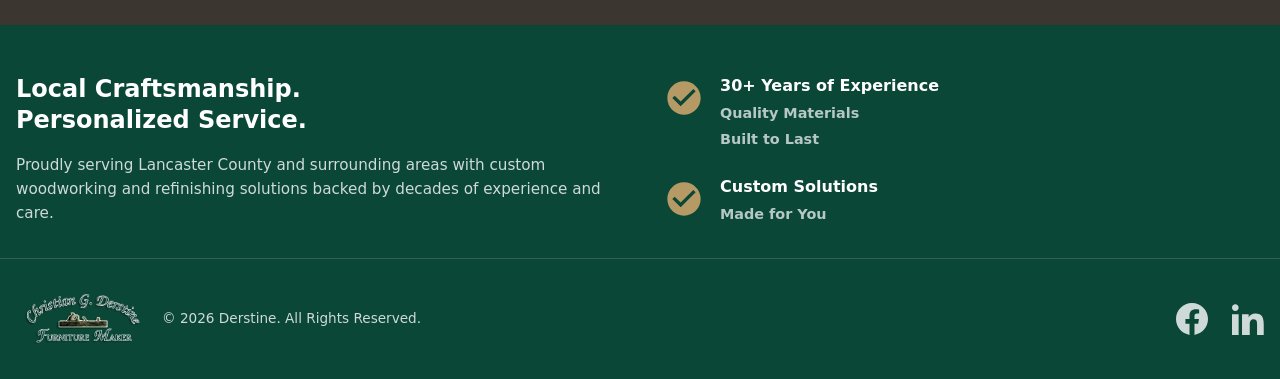
==== commit adaea69a: "Added testimonial section to homepage" ====
--- a/index.html
+++ b/index.html
@@ -113,6 +113,43 @@
         </div>
       </section>
 
+      <section class="section section--tight testimonials-section">
+        <div class="container">
+          <div class="section-head section-head--center">
+            <div>
+              <h2 class="h2">What My Customers Say</h2>
+            </div>
+          </div>
+
+          <div class="testimonial-slider" aria-label="Customer testimonials">
+            <div class="testimonial-track">
+              <article class="testimonial is-active">
+                <p class="testimonial__quote">“Christian and his team delivered impeccable cabinets on time and on budget. The craftsmanship is top notch and the whole process was seamless.”</p>
+                <p class="testimonial__author">– Emily R., Lancaster</p>
+              </article>
+              <article class="testimonial">
+                <p class="testimonial__quote">“Our kitchen went from tired to stunning. Every detail was handled with care, and the finished product feels truly custom.”</p>
+                <p class="testimonial__author">– Mark D., Ephrata</p>
+              </article>
+              <article class="testimonial">
+                <p class="testimonial__quote">“The refinishing work brought our cabinets back to life. Christian was professional, communicative, and the final result exceeded our expectations.”</p>
+                <p class="testimonial__author">– Lisa G., Lititz</p>
+              </article>
+            </div>
+
+            <div class="testimonial-nav" aria-label="Testimonial navigation">
+              <button class="testimonial-btn testimonial-btn--prev" type="button" aria-label="Previous testimonial">‹</button>
+              <div class="testimonial-dots" aria-label="Testimonial navigation">
+                <button class="testimonial-dot is-active" type="button" data-slide="0" aria-label="Show testimonial 1"></button>
+                <button class="testimonial-dot" type="button" data-slide="1" aria-label="Show testimonial 2"></button>
+                <button class="testimonial-dot" type="button" data-slide="2" aria-label="Show testimonial 3"></button>
+              </div>
+              <button class="testimonial-btn testimonial-btn--next" type="button" aria-label="Next testimonial">›</button>
+            </div>
+          </div>
+        </div>
+      </section>
+
       <section class="section section--cta cta-band">
         <div class="container cta-band__row">
           <div>
--- a/assets/styles/styles.css
+++ b/assets/styles/styles.css
@@ -441,6 +441,116 @@
   margin-top: 1.1rem;
   display: flex;
   justify-content: center;
+}
+
+.testimonials-section {
+  margin-bottom: 2rem;
+  /* background: linear-gradient(180deg, rgba(11, 71, 55, 0.06), rgba(255, 255, 255, 0.92)); */
+}
+.testimonial-slider {
+  position: relative;
+  overflow: hidden;
+  border-radius: 2px;
+  border: 1px solid rgba(59, 45, 36, 0.14);
+  background: rgba(255, 255, 255, 0.96);
+  padding: 2.5rem 1.5rem 1.6rem;
+  box-shadow: var(--shadow-sm);
+  min-height: 240px;
+}
+.testimonial-track {
+  display: flex;
+  transition: transform 280ms ease;
+}
+.testimonial {
+  flex: 0 0 auto;
+  box-sizing: border-box;
+  padding: 0 1rem;
+  opacity: 0.5;
+  transition: opacity 220ms ease;
+  display: flex;
+  flex-direction: column;
+  align-items: center;
+}
+.testimonial.is-active {
+  opacity: 1;
+}
+.testimonial__quote {
+  margin: 0 0 1.5rem;
+  font-size: 1.08rem;
+  line-height: 1.95;
+  color: var(--text);
+  max-width: 760px;
+  position: relative;
+  padding-left: 1.2rem;
+}
+.testimonial__quote::before {
+  content: "“";
+  position: absolute;
+  top: -3.4rem;
+  left: -1.4rem;
+  font-size: 5rem;
+  color: rgba(183, 138, 81, 0.18);
+  font-family: serif;
+}
+.testimonial__author {
+  /* margin: 0.75rem 0 0; */
+  font-weight: 900;
+  color: var(--primary-2);
+  letter-spacing: 0.01em;
+  align-self: flex-start;
+  text-align: left;
+  margin-left: 11.2rem;
+}
+.testimonial-nav {
+  display: flex;
+  align-items: center;
+  justify-content: center;
+  gap: 0.75rem;
+  margin-top: 1.25rem;
+}
+.testimonial-btn {
+  border: 1px solid rgba(59, 45, 36, 0.16);
+  background: rgba(183, 138, 81, 0.09);
+  color: var(--text);
+  width: 44px;
+  height: 44px;
+  padding: 0;
+  border-radius: 50%;
+  cursor: pointer;
+  font-weight: 900;
+  font-size: 1.15rem;
+  display: inline-flex;
+  align-items: center;
+  justify-content: center;
+  transition: background 180ms ease, transform 180ms ease;
+}
+.testimonial-btn:hover {
+  background: rgba(183, 138, 81, 0.22);
+  transform: translateY(-1px);
+}
+.testimonial-dots {
+  display: flex;
+  justify-content: center;
+  gap: 0.65rem;
+  margin: 0;
+}
+.testimonial-dot {
+  width: 12px;
+  height: 12px;
+  border-radius: 50%;
+  border: 1px solid rgba(59, 45, 36, 0.18);
+  background: rgba(59, 45, 36, 0.08);
+  cursor: pointer;
+  transition: background 180ms ease, transform 180ms ease;
+}
+.testimonial-dot:hover {
+  background: rgba(183, 138, 81, 0.35);
+  transform: scale(1.1);
+}
+.testimonial-dot.is-active {
+  background: var(--primary);
+  border-color: var(--primary-2);
+  box-shadow: 0 0 0 4px rgba(183, 138, 81, 0.12);
 }
 
 /* Features showcase */
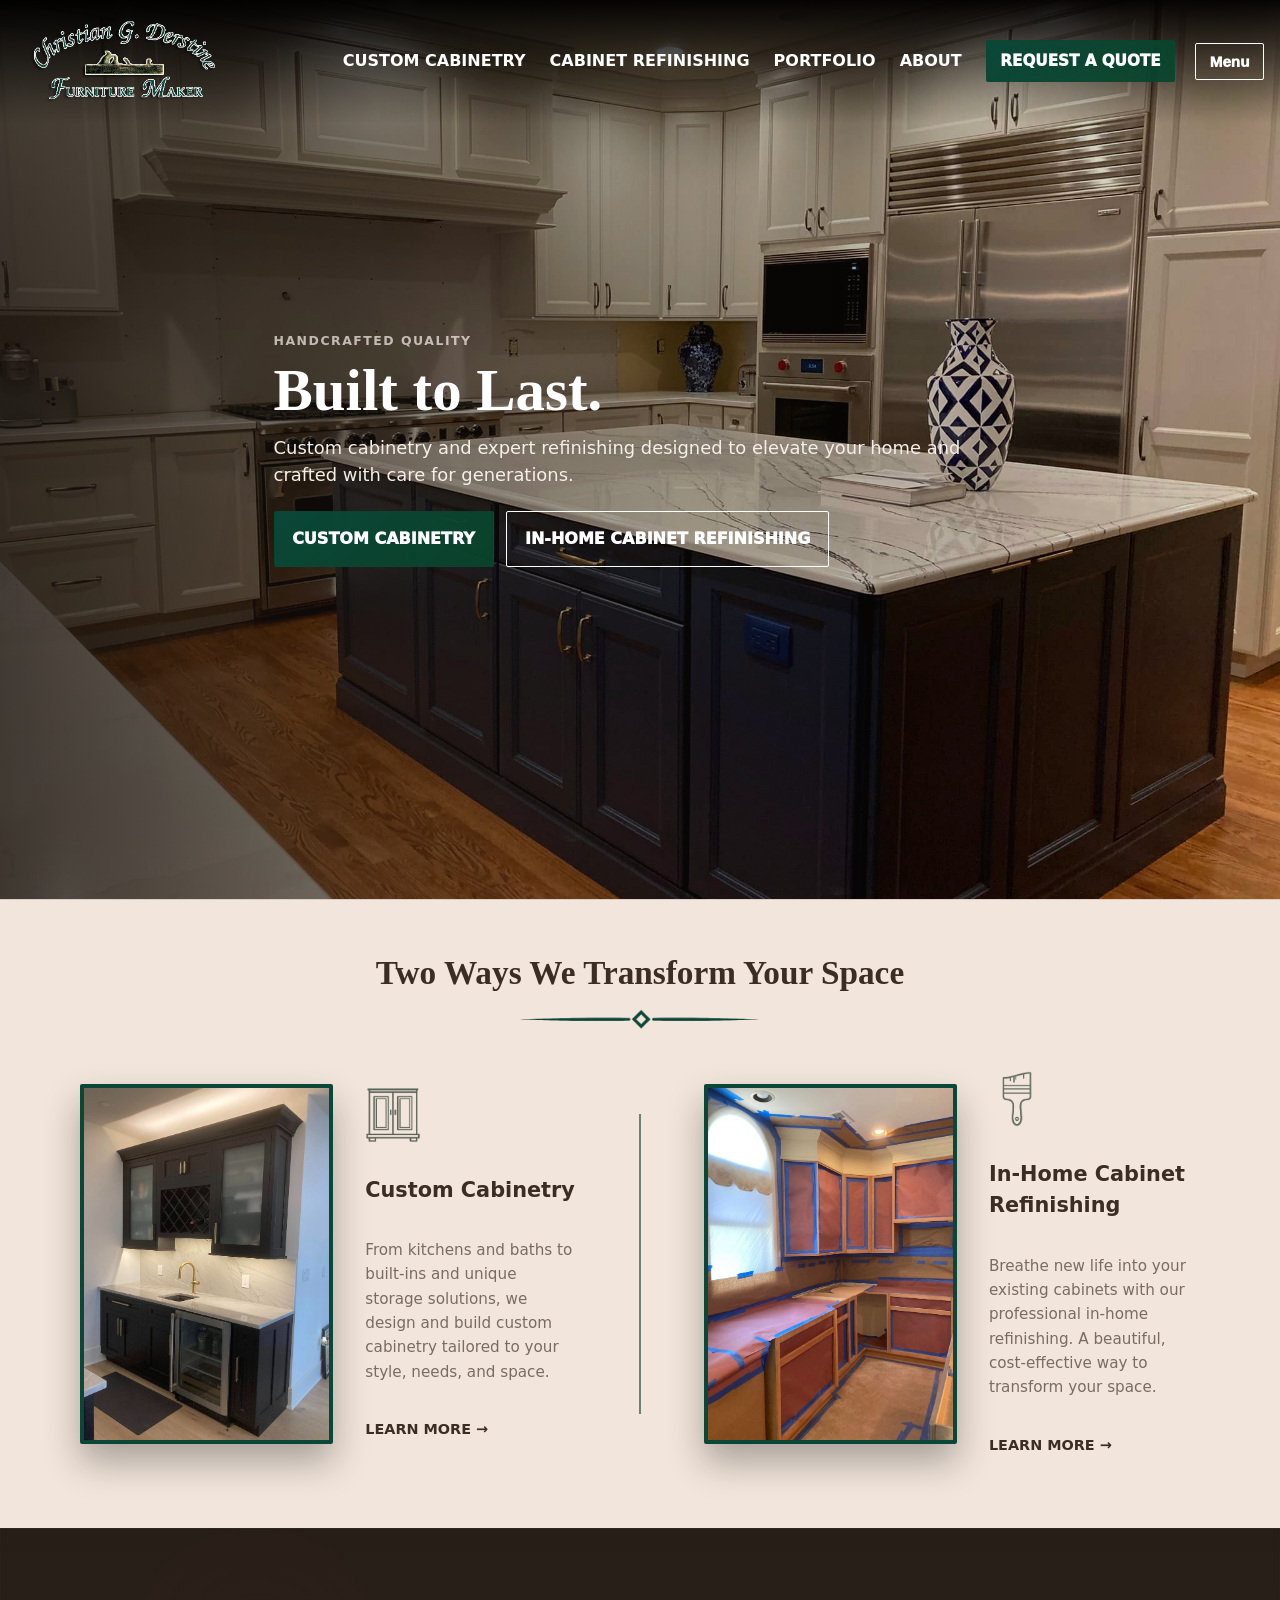
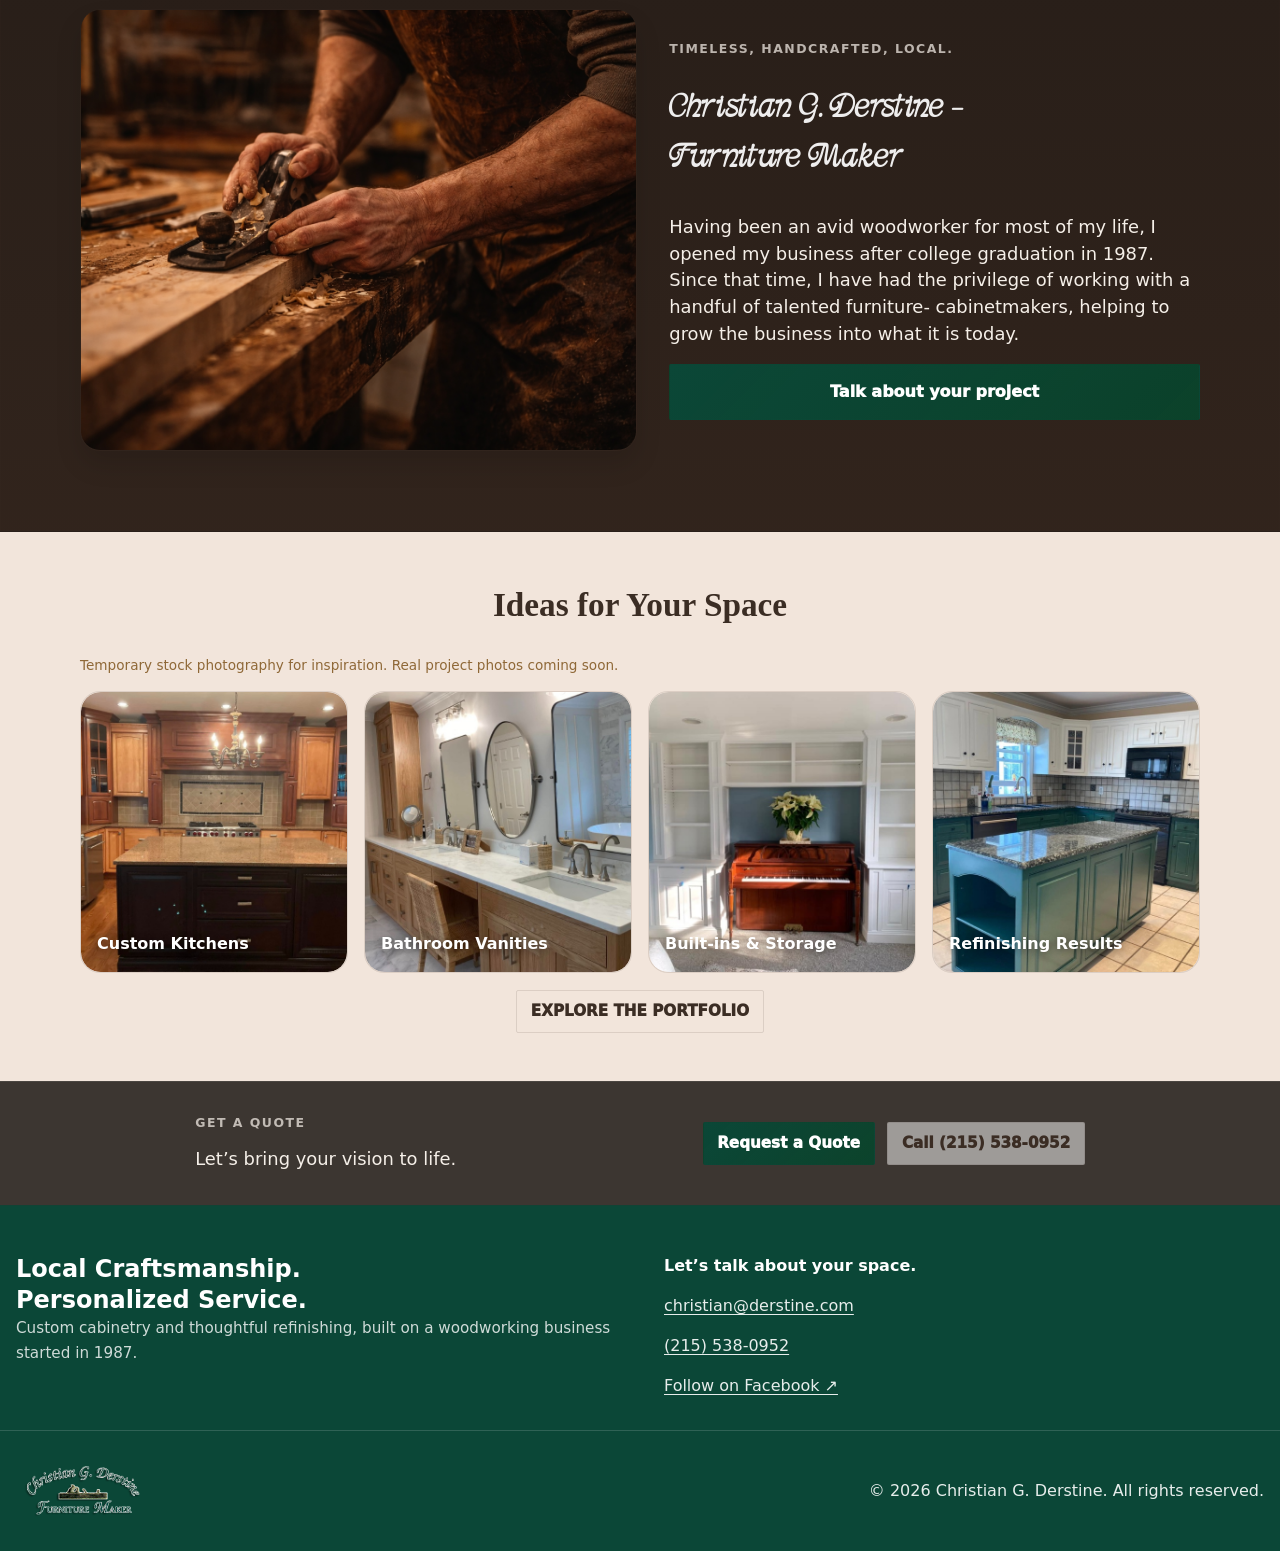
==== commit f3552e3d: "First AI finalize" ====
--- a/index.html
+++ b/index.html
@@ -1,178 +1,180 @@
-<!doctype html>
-<html lang="en">
-  <head>
-    <meta charset="UTF-8" />
-    <meta name="viewport" content="width=device-width, initial-scale=1.0" />
-    <title>Workshop Name | Handcrafted Furniture</title>
-    <meta name="description" content="Family-owned woodworking and custom furniture built locally with premium materials." />
-    <link rel="stylesheet" href="assets/styles/styles.css" />
-  </head>
-
-  <body>
-    <!-- <a class="skip-link" href="#main">Skip to content</a> -->
-
-    <header class="site-header">
-      <div data-include="assets/partials/header.html"></div>
-    </header>
-
-    <main id="main">
-      <section class="hero">
-        <img class="hero__img" src="assets/images/kitchen02.jpg" alt="Craftsman shaping hardwood in a workshop" loading="eager" />
-        <div class="hero__overlay">
-          <div class="container hero__content">
-            <p class="eyebrow">Handcrafted Quality</p>
-            <h1 class="h1">Built to Last.</h1>
-            <p class="lead">Custom cabinetry and expert refinishing designed to elevate your home and crafted with care for generations.</p>
-            <div class="hero__actions">
-              <a class="btn btn--primary" href="services.html">CUSTOM CABINETRY</a>
-              <a class="btn btn--outline btn--outline-white" href="services.html">IN-HOME CABINET REFINISHING</a>
-            </div>
-          </div>
-        </div>
-      </section>
-
-      <section class="section section--tight">
-        <div class="container">
-          <div class="section-head section-head--center">
-            <div>
-              <h2 class="h2">Two Ways We Transform Your Space</h2>
-              <img class="accent" src="assets/images/accent.png">
-            </div>
-          </div>
-          <div class="transform-grid">
-            <div class="transform-col">
-              <img class="transform-image" src="assets/images/kitchencabinets-01(1).jpg" alt="Custom cabinetry installation" loading="lazy" />
-            </div>
-            <div class="transform-col transform-content">
-              <img class="transform-icon" src="assets/images/cabinet-icon.png" alt="Cabinet icon" loading="lazy" />
-              <h3 class="transform-title">Custom Cabinetry</h3>
-              <p class="transform-text">From kitchens and baths to built-ins and unique storage solutions, we design and build custom cabinetry tailored to your style, needs, and space.</p>
-              <a class="transform-link" href="services.html">LEARN MORE →</a>
-            </div>
-            <div class="transform-col transform-middle">
-              <div class="transform-middle__line"></div>
-            </div>
-            <div class="transform-col">
-              <img class="transform-image" src="assets/images/refinishing-01(1).jpg" alt="Cabinet refinishing project" loading="lazy" />
-            </div>
-            <div class="transform-col transform-content">
-              <img class="transform-icon" src="assets/images/brush-icon.png" alt="Brush icon" loading="lazy" />
-              <h3 class="transform-title">In-Home Cabinet Refinishing</h3>
-              <p class="transform-text">Breathe new life into your existing cabinets with our professional in-home refinishing. A beautiful, cost-effective way to transform your space.</p>
-              <a class="transform-link" href="services.html">LEARN MORE →</a>
-            </div>
-            <!-- <div class="transform-col">
-              <img class="transform-image" src="assets/images/g1.jpg" alt="Refinishing results" loading="lazy" />
-            </div> -->
-          </div>
-        </div>
-      </section>
-
-      <section class="section section--dark section-story">
-        <div class="container split">
-          <div class="split__media hover-lift">
-            <img src="assets/images/story.jpg" alt="Woodworker planing a board" loading="lazy" />
-          </div>
-          <div class="split__content">
-            <p class="eyebrow">Timeless, Handcrafted, Local.</p>
-            <h2 class="h2">Christian G. Derstine – <br>Furniture Maker</h2>
-            <p class="lead">Having been an avid woodworker for most of my life, I opened my business after college graduation in 1987. Since that time, I have had the privilege of working with a handful of talented furniture- cabinetmakers, helping to grow the business into what it is today.</p>
-            <a class="btn btn--primary" href="about.html">Learn more</a>
-          </div>
-        </div>
-      </section>
-
-      <section class="section section--tight portfolio-preview">
-        <div class="container">
-          <div class="section-head section-head--center">
-            <div>
-              <h2 class="h2">Quality You Can See</h2>
-            </div>
-          </div>
-          <div class="portfolio-grid">
-            <div class="portfolio-item">
-              <img src="assets/images/full-kitchen.jpg" alt="Custom Kitchens" loading="lazy" />
-              <p class="portfolio-item__label">Custom Kitchens</p>
-            </div>
-            <div class="portfolio-item">
-              <img src="assets/images/bathroom-cabinets-02.jpg" alt="Bathroom Vanities" loading="lazy" />
-              <p class="portfolio-item__label">Bathroom Vanities</p>
-            </div>
-            <div class="portfolio-item">
-              <img src="assets/images/piano.jpg" alt="Built-ins & Storage" loading="lazy" />
-              <p class="portfolio-item__label">Built-ins & Storage</p>
-            </div>
-            <div class="portfolio-item">
-              <img src="assets/images/kitchen-03.jpg" alt="Refinishing Results" loading="lazy" />
-              <p class="portfolio-item__label">Refinishing Results</p>
-            </div>
-          </div>
-          <div class="portfolio-actions">
-            <a class="btn btn--outline btn--sm" href="gallery.html">VIEW COMPLETED PROJECTS</a>
-          </div>
-        </div>
-      </section>
-
-      <section class="section section--tight testimonials-section">
-        <div class="container">
-          <div class="section-head section-head--center">
-            <div>
-              <h2 class="h2">What My Customers Say</h2>
-            </div>
-          </div>
-
-          <div class="testimonial-slider" aria-label="Customer testimonials">
-            <div class="testimonial-track">
-              <article class="testimonial is-active">
-                <p class="testimonial__quote">“Christian and his team delivered impeccable cabinets on time and on budget. The craftsmanship is top notch and the whole process was seamless.”</p>
-                <p class="testimonial__author">– Emily R., Lancaster</p>
-              </article>
-              <article class="testimonial">
-                <p class="testimonial__quote">“Our kitchen went from tired to stunning. Every detail was handled with care, and the finished product feels truly custom.”</p>
-                <p class="testimonial__author">– Mark D., Ephrata</p>
-              </article>
-              <article class="testimonial">
-                <p class="testimonial__quote">“The refinishing work brought our cabinets back to life. Christian was professional, communicative, and the final result exceeded our expectations.”</p>
-                <p class="testimonial__author">– Lisa G., Lititz</p>
-              </article>
-            </div>
-
-            <div class="testimonial-nav" aria-label="Testimonial navigation">
-              <button class="testimonial-btn testimonial-btn--prev" type="button" aria-label="Previous testimonial">‹</button>
-              <div class="testimonial-dots" aria-label="Testimonial navigation">
-                <button class="testimonial-dot is-active" type="button" data-slide="0" aria-label="Show testimonial 1"></button>
-                <button class="testimonial-dot" type="button" data-slide="1" aria-label="Show testimonial 2"></button>
-                <button class="testimonial-dot" type="button" data-slide="2" aria-label="Show testimonial 3"></button>
-              </div>
-              <button class="testimonial-btn testimonial-btn--next" type="button" aria-label="Next testimonial">›</button>
-            </div>
-          </div>
-        </div>
-      </section>
-
-      <section class="section section--cta cta-band">
-        <div class="container cta-band__row">
-          <div>
-            <p class="eyebrow">GET A QUOTE</p>
-            <p class="lead">Let’s bring your vision to life.</p>
-          </div>
-          <div class="cta-band__buttons">
-            <a class="btn btn--primary btn--sm" href="contact.html">Request a Quote</a>
-            <a class="btn btn--ghost btn--sm" href="tel:(123) 456-7890">Call (123) 456-7890</a>
-          </div>
-        </div>
-      </section>
-    </main>
-
-    <!-- Sticky mobile CTA -->
-    <div class="sticky-cta" aria-label="Mobile actions">
-      <a class="btn btn--primary" href="contact.html">Quote</a>
-      <a class="btn btn--outline" href="tel:+11234567890">Call</a>
-    </div>
-
-    <div data-include="assets/partials/footer.html"></div>
-
-    <script src="assets/scripts/config.js"></script>
-    <script src="assets/scripts/script.js"></script>
-  </body>
-</html>
+<!doctype html>
+<html lang="en">
+  <head>
+    <meta charset="UTF-8" />
+    <meta name="viewport" content="width=device-width, initial-scale=1.0" />
+    <title>Custom Cabinetry &amp; Refinishing | Christian G. Derstine</title>
+    <meta name="description" content="Custom cabinetry and in-home cabinet refinishing from Christian G. Derstine Furniture Maker." />
+    <link rel="stylesheet" href="assets/styles/styles.css" />
+  </head>
+
+  <body>
+    <a class="skip-link" href="#main">Skip to content</a>
+
+    <header class="site-header">
+      <div data-include="assets/partials/header.html"></div>
+    </header>
+
+    <main id="main">
+      <section class="hero">
+        <img class="hero__img" src="assets/images/kitchen02.jpg" alt="Kitchen cabinetry design inspiration" loading="eager" />
+        <div class="hero__overlay">
+          <div class="container hero__content">
+            <p class="eyebrow">Handcrafted Quality</p>
+            <h1 class="h1">Built to Last.</h1>
+            <p class="lead">Custom cabinetry and expert refinishing designed to elevate your home and crafted with care for generations.</p>
+            <div class="hero__actions">
+              <a class="btn btn--primary" href="services.html">CUSTOM CABINETRY</a>
+              <a class="btn btn--outline btn--outline-white" href="refinishing.html">IN-HOME CABINET REFINISHING</a>
+            </div>
+          </div>
+        </div>
+      </section>
+
+      <section class="section section--tight">
+        <div class="container">
+          <div class="section-head section-head--center">
+            <div>
+              <h2 class="h2">Two Ways We Transform Your Space</h2>
+              <img class="accent" src="assets/images/accent.png">
+            </div>
+          </div>
+          <div class="transform-grid">
+            <div class="transform-col">
+              <img class="transform-image" src="assets/images/kitchencabinets-01(1).jpg" alt="Custom cabinetry installation" loading="lazy" />
+            </div>
+            <div class="transform-col transform-content">
+              <img class="transform-icon" src="assets/images/cabinet-icon.png" alt="Cabinet icon" loading="lazy" />
+              <h3 class="transform-title">Custom Cabinetry</h3>
+              <p class="transform-text">From kitchens and baths to built-ins and unique storage solutions, we design and build custom cabinetry tailored to your style, needs, and space.</p>
+              <a class="transform-link" href="services.html">LEARN MORE →</a>
+            </div>
+            <div class="transform-col transform-middle">
+              <div class="transform-middle__line"></div>
+            </div>
+            <div class="transform-col">
+              <img class="transform-image" src="assets/images/refinishing-01(1).jpg" alt="Cabinet refinishing project" loading="lazy" />
+            </div>
+            <div class="transform-col transform-content">
+              <img class="transform-icon" src="assets/images/brush-icon.png" alt="Brush icon" loading="lazy" />
+              <h3 class="transform-title">In-Home Cabinet Refinishing</h3>
+              <p class="transform-text">Breathe new life into your existing cabinets with our professional in-home refinishing. A beautiful, cost-effective way to transform your space.</p>
+              <a class="transform-link" href="refinishing.html">LEARN MORE →</a>
+            </div>
+            <!-- <div class="transform-col">
+              <img class="transform-image" src="assets/images/g1.jpg" alt="Refinishing results" loading="lazy" />
+            </div> -->
+          </div>
+        </div>
+      </section>
+
+      <section id="about" class="section section--dark section-story">
+        <div class="container split">
+          <div class="split__media hover-lift">
+            <img src="assets/images/story.jpg" alt="Woodworking design inspiration" loading="lazy" />
+          </div>
+          <div class="split__content">
+            <p class="eyebrow">Timeless, Handcrafted, Local.</p>
+            <h2 class="h2">Christian G. Derstine – <br>Furniture Maker</h2>
+            <p class="lead">Having been an avid woodworker for most of my life, I opened my business after college graduation in 1987. Since that time, I have had the privilege of working with a handful of talented furniture- cabinetmakers, helping to grow the business into what it is today.</p>
+            <a class="btn btn--primary" href="contact.html">Talk about your project</a>
+          </div>
+        </div>
+      </section>
+
+      <section class="section section--tight portfolio-preview">
+        <div class="container">
+          <div class="section-head section-head--center">
+            <div>
+              <h2 class="h2">Ideas for Your Space</h2>
+            </div>
+          </div>
+          <p class="image-notice">Temporary stock photography for inspiration. Real project photos coming soon.</p>
+          <div class="portfolio-grid">
+            <div class="portfolio-item">
+              <img src="assets/images/full-kitchen.jpg" alt="Custom Kitchens" loading="lazy" />
+              <p class="portfolio-item__label">Custom Kitchens</p>
+            </div>
+            <div class="portfolio-item">
+              <img src="assets/images/bathroom-cabinets-02.jpg" alt="Bathroom Vanities" loading="lazy" />
+              <p class="portfolio-item__label">Bathroom Vanities</p>
+            </div>
+            <div class="portfolio-item">
+              <img src="assets/images/piano.jpg" alt="Built-ins & Storage" loading="lazy" />
+              <p class="portfolio-item__label">Built-ins & Storage</p>
+            </div>
+            <div class="portfolio-item">
+              <img src="assets/images/kitchen-03.jpg" alt="Refinishing Results" loading="lazy" />
+              <p class="portfolio-item__label">Refinishing Results</p>
+            </div>
+          </div>
+          <div class="portfolio-actions">
+            <a class="btn btn--outline btn--sm" href="gallery.html">EXPLORE THE PORTFOLIO</a>
+          </div>
+        </div>
+      </section>
+
+      <!-- Testimonials are hidden until approved customer quotes are supplied. -->
+      <section hidden class="section section--tight testimonials-section">
+        <div class="container">
+          <div class="section-head section-head--center">
+            <div>
+              <h2 class="h2">What My Customers Say</h2>
+            </div>
+          </div>
+
+          <div class="testimonial-slider" aria-label="Customer testimonials">
+            <div class="testimonial-track">
+              <article class="testimonial is-active">
+                <p class="testimonial__quote">“Christian and his team delivered impeccable cabinets on time and on budget. The craftsmanship is top notch and the whole process was seamless.”</p>
+                <p class="testimonial__author">– Emily R., Lancaster</p>
+              </article>
+              <article class="testimonial">
+                <p class="testimonial__quote">“Our kitchen went from tired to stunning. Every detail was handled with care, and the finished product feels truly custom.”</p>
+                <p class="testimonial__author">– Mark D., Ephrata</p>
+              </article>
+              <article class="testimonial">
+                <p class="testimonial__quote">“The refinishing work brought our cabinets back to life. Christian was professional, communicative, and the final result exceeded our expectations.”</p>
+                <p class="testimonial__author">– Lisa G., Lititz</p>
+              </article>
+            </div>
+
+            <div class="testimonial-nav" aria-label="Testimonial navigation">
+              <button class="testimonial-btn testimonial-btn--prev" type="button" aria-label="Previous testimonial">‹</button>
+              <div class="testimonial-dots" aria-label="Testimonial navigation">
+                <button class="testimonial-dot is-active" type="button" data-slide="0" aria-label="Show testimonial 1"></button>
+                <button class="testimonial-dot" type="button" data-slide="1" aria-label="Show testimonial 2"></button>
+                <button class="testimonial-dot" type="button" data-slide="2" aria-label="Show testimonial 3"></button>
+              </div>
+              <button class="testimonial-btn testimonial-btn--next" type="button" aria-label="Next testimonial">›</button>
+            </div>
+          </div>
+        </div>
+      </section>
+
+      <section class="section section--cta cta-band">
+        <div class="container cta-band__row">
+          <div>
+            <p class="eyebrow">GET A QUOTE</p>
+            <p class="lead">Let’s bring your vision to life.</p>
+          </div>
+          <div class="cta-band__buttons">
+            <a class="btn btn--primary btn--sm" href="contact.html">Request a Quote</a>
+            <a class="btn btn--ghost btn--sm" href="tel:+12155380952">Call (215) 538-0952</a>
+          </div>
+        </div>
+      </section>
+    </main>
+
+    <!-- Sticky mobile CTA -->
+    <div class="sticky-cta" aria-label="Mobile actions">
+      <a class="btn btn--primary" href="contact.html">Quote</a>
+      <a class="btn btn--outline" href="tel:+12155380952">Call</a>
+    </div>
+
+    <div data-include="assets/partials/footer.html"></div>
+
+    <script src="assets/scripts/config.js"></script>
+    <script src="assets/scripts/script.js"></script>
+  </body>
+</html>
--- a/assets/styles/styles.css
+++ b/assets/styles/styles.css
@@ -1,1445 +1,1511 @@
-:root {
-  /* Brand tokens: change these per client */
-  --bg: #f2e5db;
-  --text: #3b2d24;
-  --muted: rgba(59, 45, 36, 0.66);
-  --border: rgba(59, 45, 36, 0.12);
-
-  --surface: rgba(255, 255, 255, 0.86);
-  --surface-2: rgba(255, 255, 255, 0.94);
-
-  --primary: #b78a51;
-  --primary-2: #8f6837;
-  --green: #0B4737;
-
-  --radius: 20px;
-  --radius-sm: 14px;
-  --container: 1120px;
-  --container-lg: 1350px;
-
-  --shadow-sm: 0 14px 26px rgba(0, 0, 0, 0.12);
-  --shadow-md: 0 18px 36px rgba(0, 0, 0, 0.14);
-  --shadow-lg: 0 18px 36px rgba(0, 0, 0, 0.3);
-
-  --font: ui-sans-serif, system-ui, -apple-system, Segoe UI, Roboto, Helvetica, Arial;
-  --serif: Georgia, Cambria, "Times New Roman", Times, serif;
-}
-
-@font-face {
-  font-family: "Stefania";
-  src: url("../fonts/Stefania-drrl6.ttf") format("truetype");
-  font-weight: 400;
-  font-style: normal;
-  font-display: swap;
-}
-
-*,
-*::before,
-*::after { box-sizing: border-box; }
-
-html, body { height: 100%; }
-
-body {
-  margin: 0;
-  font-family: var(--font);
-  color: var(--text);
-  background:
-    radial-gradient(000px 600px at 20% -10%, rgba(201, 164, 107, 0.18), transparent 60%),
-    var(--bg);
-  line-height: 1.5;
-}
-
-img { display: block; max-width: 100%; }
-a { color: inherit; text-decoration: none; }
-a:hover { text-decoration: underline; }
-
-.container { width: min(100% - 2rem, var(--container)); margin-inline: auto; }
-.container-lg { width: min(100% - 2rem, var(--container-lg)); margin-inline: auto; }
-
-.section { padding: 5rem 0; }
-.section--tight { padding: 3rem 0; }
-.section--soft {
-  background: linear-gradient(to bottom, var(--surface-2), rgba(255,255,255,0));
-  border-top: 1px solid var(--border);
-  border-bottom: 1px solid var(--border);
-}
-.section--cta {
-  background: radial-gradient(800px 520px at 20% 0%, rgba(201, 164, 107, 0.22), transparent 62%),
-    var(--surface-2);
-  border-top: 1px solid var(--border);
-}
-.section-story h2 { font-family: "Stefania", Arial, serif; }
-
-.h1 {
-  margin: 0;
-  font-size: clamp(2.6rem, 4.6vw, 4.1rem);
-  line-height: 1.04;
-  font-family: 'sans-serif';
-}
-.h2 { margin: 0; font-size: clamp(1.9rem, 2.6vw, 2.5rem); }
-.h3 { margin: 0; font-size: 1.2rem; }
-.lead { margin: 0.85rem 0 0; color: rgba(245,239,232,1); font-size: clamp(1.05rem, 1.4vw, 1.25rem); }
-.muted { color: var(--muted); }
-.text-sm { font-size: 0.92rem; }
-.max-w-prose { max-width: 65ch; }
-
-.eyebrow {
-  margin: 0 0 0.6rem;
-  text-transform: uppercase;
-  letter-spacing: 0.12em;
-  font-weight: 900;
-  font-size: 0.78rem;
-  color: rgba(245, 239, 232, 0.72);
-}
-
-.mt-2 { margin-top: 0.75rem; }
-.mt-4 { margin-top: 1.5rem; }
-
-/* Accessibility */
-.skip-link {
-  position: absolute;
-  left: -999px;
-  top: 0;
-  padding: 0.6rem 0.8rem;
-  background: rgba(0,0,0,0.9);
-  border: 1px solid var(--border);
-  border-radius: 10px;
-}
-.skip-link:focus { left: 1rem; top: 1rem; z-index: 9999; }
-
-/* =========================
-   Header layout
-   ========================= */
-.site-header {
-  position: fixed;
-  top: 0;
-  left: 0;
-  right: 0;
-  z-index: 100;
-  background: linear-gradient(to bottom, rgba(0,0,0,0.95), rgba(0,0,0,0));
-  /* backdrop-filter: blur(6px); */
-  transition:
-    background 200ms ease,
-    box-shadow 200ms ease,
-    backdrop-filter 200ms ease;
-}
-
-/* large at top */
-.header__row {
-  display: flex;
-  align-items: center;
-  justify-content: space-between;
-  flex-wrap: nowrap; /* important */
-  gap: 1.25rem;
-  padding: 1rem 0;
-  transition: padding 200ms ease;
-}
-
-.site-header.is-scrolled {
-  background: rgba(21, 17, 13, 0.90);
-  backdrop-filter: blur(14px);
-  box-shadow: 0 10px 30px rgba(0, 0, 0, 0.25);
-}
-
-.site-header.is-scrolled .header__row {
-  padding: 0.7rem 0;
-}
-
-/* =========================
-   Brand
-   ========================= */
-.brand {
-  display: inline-flex;
-  align-items: center;
-  gap: 0.65rem;
-  color: #fff;
-  flex-shrink: 0; /* important */
-}
-
-.brand__mark {
-  width: 100%;
-  height: 100%;
-  border-radius: 999px;
-  /* background: linear-gradient(135deg, rgba(183, 138, 81, 0.95), rgba(143, 104, 55, 0.88)); */
-  /* box-shadow: inset 0 0 0 1px rgba(255,255,255,0.08); */
-  transition: width 200ms ease, height 200ms ease;
-}
-
-.brand__text {
-  font-family: var(--serif);
-  font-size: 1.6rem;
-  font-weight: 650;
-  white-space: nowrap; /* important */
-  transition: font-size 200ms ease;
-}
-
-.site-header.is-scrolled .brand__mark {
-  width: 70%;
-  height: 70%;
-}
-
-.site-header.is-scrolled .brand__text {
-  font-size: 1.3rem;
-}
-
-/* =========================
-   Hero section
-   ========================= */
-
-/* =========================
-   Desktop nav
-   ========================= */
-.nav {
-  display: flex;
-  align-items: center;
-  justify-content: right;
-  gap: 1.5rem;
-  flex: 1 1 auto; /* lets nav take middle space */
-  min-width: 0;
-  position: relative;
-  width: fit-content;
-}
-
-.nav__link {
-  color: rgba(255, 255, 255, 1);
-  font-weight: 650;
-  white-space: nowrap;
-  transition: opacity 140ms ease, transform 140ms ease;
-  font-size: 1em;
-}
-
-.nav__link:hover {
-  opacity: 1;
-  transform: translateY(-1px);
-}
-
-.nav__social,
-.nav-panel__social {
-  display: flex;
-  align-items: center;
-  gap: 0.75rem;
-}
-
-.nav__social-link {
-  width: 28px;
-  height: 28px;
-  display: inline-flex;
-  align-items: center;
-  justify-content: center;
-  color: rgba(255, 255, 255, 0.88);
-  opacity: 0.8;
-  transition: opacity 180ms ease;
-}
-
-.nav__social-link:hover {
-  opacity: 1;
-}
-
-.nav__social-link svg {
-  width: 100%;
-  height: 100%;
-}
-
-/* CTA stays on right */
-.header__cta {
-  flex-shrink: 0;
-  white-space: nowrap;
-}
-
-/* hide mobile controls on desktop */
-.nav-toggle {
-  display: none;
-}
-
-.nav-panel {
-  display: none;
-}
-
-/* =========================
-   Mobile
-   ========================= */
-@media (max-width: 860px) {
-  .nav {
-    display: none;
-  }
-
-  .header__cta {
-    display: none;
-  }
-
-  .nav-toggle {
-    display: inline-flex;
-    flex-shrink: 0;
-  }
-
-  .nav-panel {
-    display: none;
-    margin: 0 auto;
-    width: min(100% - 2rem, var(--container));
-    border-radius: var(--radius);
-    background: rgba(20, 14, 10, 0.72);
-    border: 1px solid rgba(255,255,255,0.18);
-    backdrop-filter: blur(10px);
-    padding: 0.9rem;
-  }
-
-  .nav-panel.is-open {
-    display: block;
-  }
-
-  .nav-panel__link {
-    display: block;
-    color: rgba(255,255,255,0.88);
-    padding: 0.7rem 0.6rem;
-    border-radius: 10px;
-  }
-
-  .nav-panel__cta {
-    width: 100%;
-    margin-top: 0.5rem;
-  }
-}
-
-/* Buttons */
-.btn {
-  display: inline-flex;
-  align-items: center;
-  justify-content: center;
-  gap: 0.5rem;
-  padding: 0.95rem 1.1rem;
-  border-radius: 2px;
-  border: 1px solid transparent;
-  font-weight: 950;
-  cursor: pointer;
-  user-select: none;
-  transition: transform 120ms ease, opacity 120ms ease;
-}
-.btn:active { transform: translateY(1px); }
-.btn--sm { padding: 0.55rem 0.85rem; font-size: 0.95rem; }
-.btn--primary {
-  background: linear-gradient(135deg, var(--green), rgba(8, 68, 43, 0.92));
-  color: #ffffff;
-}
-.btn--outline { border-color: var(--border); background: transparent; }
-.btn--outline-white { color: #fff; border-color: #fff; }
-.btn--ghost { background: rgba(255, 255, 255, 0.5); border-color: var(--border); }
-.btn:hover { text-decoration: none; opacity: 0.96; }
-
-/* Hero (image-first, minimal text) */
-.hero {
-  position: relative;
-  height: min(100vh, 910px);
-  min-height: 560px;
-  border-bottom: 1px solid var(--border);
-}
-.hero__img { width: 100%; height: 100%; object-fit: cover; filter: saturate(1.05) contrast(1.08); }
-.hero__overlay {
-  position: absolute; inset: 0;
-  background: linear-gradient(
-    to right,
-    rgba(21,17,13,0.80),
-    rgba(21,17,13,0.40),
-    rgba(21,17,13,0.12)
-  );
-  display: flex; align-items: center;
-}
-.hero__content { max-width: 72ch; padding: 3.8rem 0; }
-.hero__content h1 { color: #fff; }
-.hero__actions { margin-top: 1.4rem; display: flex; gap: 0.8rem; flex-wrap: wrap; }
-
-.feature-grid {
-  display: grid;
-  grid-template-columns: repeat(3, minmax(0, 1fr));
-  gap: 1rem;
-}
-.feature-card {
-  display: flex;
-  flex-direction: column;
-  justify-content: space-between;
-  min-height: 210px;
-  padding: 1.5rem;
-  border-radius: var(--radius);
-  border: 1px solid var(--border);
-  background: rgba(255,255,255,0.06);
-  box-shadow: var(--shadow-sm);
-  transition: transform 180ms ease, background 180ms ease;
-}
-.feature-card:hover {
-  transform: translateY(-3px);
-  background: rgba(255,255,255,0.10);
-}
-.feature-card__title {
-  margin: 0 0 0.75rem;
-  font-size: 1.35rem;
-}
-.feature-card__text {
-  margin: 0 0 1.1rem;
-  color: var(--muted);
-}
-.feature-card__link {
-  margin-top: auto;
-  font-weight: 900;
-  color: var(--text);
-}
-
-.split {
-  display: grid;
-  grid-template-columns: 1.1fr 0.9fr;
-  gap: 2rem;
-  align-items: center;
-}
-.split__media {
-  border-radius: var(--radius);
-  overflow: hidden;
-  border: 1px solid var(--border);
-  box-shadow: var(--shadow-sm);
-}
-.split__media img {
-  width: 100%;
-  height: 100%;
-  object-fit: cover;
-  min-height: 420px;
-}
-.split__content {
-  display: flex;
-  flex-direction: column;
-  gap: 1rem;
-}
-
-.portfolio-preview .section-head {
-  margin-bottom: 1.5rem;
-}
-.portfolio-grid {
-  display: grid;
-  grid-template-columns: repeat(4, minmax(0, 1fr));
-  gap: 1rem;
-}
-.portfolio-item {
-  position: relative;
-  overflow: hidden;
-  border-radius: var(--radius);
-  border: 1px solid var(--border);
-}
-.portfolio-item img {
-  width: 100%;
-  height: 280px;
-  object-fit: cover;
-  border-radius: var(--radius);
-  box-shadow: var(--shadow-sm);
-}
-.portfolio-item__label {
-  position: absolute;
-  bottom: 1rem;
-  left: 1rem;
-  margin: 0;
-  color: #fff;
-  font-weight: 900;
-  font-size: 1rem;
-  text-shadow: 0 2px 8px rgba(0, 0, 0, 0.4);
-}
-.portfolio-actions {
-  margin-top: 1.1rem;
-  display: flex;
-  justify-content: center;
-}
-
-.testimonials-section {
-  margin-bottom: 2rem;
-  /* background: linear-gradient(180deg, rgba(11, 71, 55, 0.06), rgba(255, 255, 255, 0.92)); */
-}
-.testimonial-slider {
-  position: relative;
-  overflow: hidden;
-  border-radius: 2px;
-  border: 1px solid rgba(59, 45, 36, 0.14);
-  background: rgba(255, 255, 255, 0.96);
-  padding: 2.5rem 1.5rem 1.6rem;
-  box-shadow: var(--shadow-sm);
-  min-height: 240px;
-}
-.testimonial-track {
-  display: flex;
-  transition: transform 280ms ease;
-}
-.testimonial {
-  flex: 0 0 auto;
-  box-sizing: border-box;
-  padding: 0 1rem;
-  opacity: 0.5;
-  transition: opacity 220ms ease;
-  display: flex;
-  flex-direction: column;
-  align-items: center;
-}
-.testimonial.is-active {
-  opacity: 1;
-}
-.testimonial__quote {
-  margin: 0 0 1.5rem;
-  font-size: 1.08rem;
-  line-height: 1.95;
-  color: var(--text);
-  max-width: 760px;
-  position: relative;
-  padding-left: 1.2rem;
-}
-.testimonial__quote::before {
-  content: "“";
-  position: absolute;
-  top: -3.4rem;
-  left: -1.4rem;
-  font-size: 5rem;
-  color: rgba(183, 138, 81, 0.18);
-  font-family: serif;
-}
-.testimonial__author {
-  /* margin: 0.75rem 0 0; */
-  font-weight: 900;
-  color: var(--primary-2);
-  letter-spacing: 0.01em;
-  align-self: flex-start;
-  text-align: left;
-  margin-left: 11.2rem;
-}
-.testimonial-nav {
-  display: flex;
-  align-items: center;
-  justify-content: center;
-  gap: 0.75rem;
-  margin-top: 1.25rem;
-}
-.testimonial-btn {
-  border: 1px solid rgba(59, 45, 36, 0.16);
-  background: rgba(183, 138, 81, 0.09);
-  color: var(--text);
-  width: 44px;
-  height: 44px;
-  padding: 0;
-  border-radius: 50%;
-  cursor: pointer;
-  font-weight: 900;
-  font-size: 1.15rem;
-  display: inline-flex;
-  align-items: center;
-  justify-content: center;
-  transition: background 180ms ease, transform 180ms ease;
-}
-.testimonial-btn:hover {
-  background: rgba(183, 138, 81, 0.22);
-  transform: translateY(-1px);
-}
-.testimonial-dots {
-  display: flex;
-  justify-content: center;
-  gap: 0.65rem;
-  margin: 0;
-}
-.testimonial-dot {
-  width: 12px;
-  height: 12px;
-  border-radius: 50%;
-  border: 1px solid rgba(59, 45, 36, 0.18);
-  background: rgba(59, 45, 36, 0.08);
-  cursor: pointer;
-  transition: background 180ms ease, transform 180ms ease;
-}
-.testimonial-dot:hover {
-  background: rgba(183, 138, 81, 0.35);
-  transform: scale(1.1);
-}
-.testimonial-dot.is-active {
-  background: var(--primary);
-  border-color: var(--primary-2);
-  box-shadow: 0 0 0 4px rgba(183, 138, 81, 0.12);
-}
-
-/* Features showcase */
-.features-showcase {
-  display: grid;
-  grid-template-columns: 1fr auto 1fr;
-  gap: 1.5rem;
-  align-items: center;
-  margin-top: 2rem;
-}
-.feature-item {
-  position: relative;
-  border-radius: var(--radius);
-  overflow: hidden;
-  border: 1px solid var(--border);
-  box-shadow: var(--shadow-md);
-  height: 320px;
-}
-.feature-item img {
-  width: 100%;
-  height: 100%;
-  object-fit: cover;
-}
-.feature-item__overlay {
-  position: absolute;
-  inset: 0;
-  background: linear-gradient(135deg, rgba(2, 51, 51, 0.7), rgba(8, 68, 68, 0.5));
-  display: flex;
-  align-items: flex-end;
-  padding: 1.5rem;
-}
-.feature-item__title {
-  margin: 0;
-  color: #fff;
-  font-size: 1.5rem;
-  font-weight: 900;
-}
-
-.feature-info {
-  display: flex;
-  flex-direction: column;
-  gap: 1.5rem;
-}
-.feature-info__card {
-  display: flex;
-  flex-direction: column;
-  gap: 0.8rem;
-  padding: 1.5rem;
-  border-radius: var(--radius-sm);
-  border: 1px solid var(--border);
-  background: rgba(255, 255, 255, 0.04);
-  box-shadow: var(--shadow-sm);
-}
-.feature-info__icon {
-  width: 32px;
-  height: 32px;
-  color: var(--primary);
-  flex-shrink: 0;
-}
-.feature-info__card h3 {
-  margin: 0;
-  font-size: 1.2rem;
-  font-weight: 900;
-}
-.feature-info__card p {
-  margin: 0;
-  color: var(--muted);
-  font-size: 0.95rem;
-  line-height: 1.6;
-}
-.feature-link {
-  display: inline-block;
-  margin-top: 0.5rem;
-  font-weight: 900;
-  color: var(--primary);
-  text-decoration: underline;
-  text-underline-offset: 3px;
-}
-.feature-link:hover {
-  opacity: 0.8;
-}
-
-/* Transform grid layout */
-.transform-grid {
-  display: grid;
-  grid-template-columns: 1.2fr 1fr 0.3fr 1.2fr 1fr;
-  gap: 2rem;
-  align-items: center;
-  margin-top: 1rem;
-}
-
-.transform-col {
-  display: flex;
-  flex-direction: column;
-  gap: 1rem;
-}
-
-.transform-middle {
-  display: flex;
-  justify-content: center;
-  align-items: center;
-}
-
-.transform-middle__line {
-  width: 2px;
-  height: 300px;
-  background-color: var(--green);
-  opacity: 0.6;
-}
-
-.transform-image {
-  width: 100%;
-  height: 360px;
-  object-fit: cover;
-  border-radius: 2px;
-  border: 4px solid var(--green);
-  box-shadow: var(--shadow-lg);
-}
-
-.transform-divider {
-  margin-left: 0px;
-}
-
-/* .transform-divider::after {
-  content: "";
-  position: absolute;
-  background-color: var(--green);
-  width: 1px;
-  height: 300px;
-} */
-
-/* .transform-image-featured {
-  width: 100%;
-  height: 360px;
-  object-fit: cover;
-  border-radius: var(--radius);
-  box-shadow: var(--shadow-md);
-} */
-
-.transform-content {
-  text-align: left;
-  padding: 1.5rem 0;
-}
-
-.transform-icon {
-  width: 56px;
-  height: 56px;
-  object-fit: contain;
-  margin: 0 0 1rem;
-  opacity: 0.8;
-}
-
-.transform-title {
-  margin: 0 0 1rem;
-  font-size: 1.3rem;
-  font-weight: 900;
-  color: var(--text);
-}
-
-.transform-text {
-  margin: 0 0 1.2rem;
-  font-size: 0.95rem;
-  color: var(--muted);
-  line-height: 1.6;
-}
-
-.transform-link {
-  display: inline-block;
-  font-weight: 900;
-  color: var(--text);
-  text-decoration: none;
-  font-size: 0.9rem;
-}
-
-.transform-link:hover {
-  text-decoration: underline;
-}
-
-/* Section head center */
-.section-head--center {
-  justify-content: center;
-  text-align: center;
-}
-.section-head--center div {
-  max-width: 800px;
-}
-
-
-.cta-band {
-  background: rgba(21,17,13,0.82);
-  border-top: 1px solid rgba(255,255,255,0.08);
-  padding: 2rem 0;
-}
-.cta-band__row {
-  display: flex;
-  align-items: center;
-  justify-content: space-around;
-  gap: 1rem;
-  flex-wrap: wrap;
-}
-.cta-band__buttons {
-  display: flex;
-  gap: 0.8rem;
-  flex-wrap: wrap;
-}
-
-/* Trust strip */
-.trust {
-  display: grid;
-  grid-template-columns: repeat(4, minmax(0, 1fr));
-  gap: 0.75rem;
-  margin-top: -1.6rem;
-}
-.trust__item {
-  padding: 1rem 1rem;
-  border-radius: var(--radius);
-  border: 1px solid var(--border);
-  background: var(--surface);
-  box-shadow: var(--shadow-sm);
-  font-weight: 800;
-  color: rgba(245,239,232,0.88);
-}
-
-/* Cards */
-.cards-3 {
-  display: grid;
-  grid-template-columns: repeat(3, minmax(0, 1fr));
-  gap: 1rem;
-}
-.card {
-  border-radius: var(--radius);
-  border: 1px solid var(--border);
-  background: var(--surface);
-  box-shadow: var(--shadow-sm);
-  padding: 1.35rem 1.25rem;
-}
-.card--link { text-decoration: none; transition: transform 140ms ease, background 140ms ease; }
-.card--link:hover { text-decoration: none; transform: translateY(-2px); background: rgba(255,255,255,0.06); }
-.card__kicker { margin: 0; color: rgba(245,239,232,0.70); font-weight: 900; font-size: 0.78rem; letter-spacing: 0.10em; text-transform: uppercase; }
-.card__title { margin: 0.5rem 0 0; font-size: 1.35rem; }
-.card__sub { margin: 0.55rem 0 0; color: var(--muted); }
-.card__arrow { display: inline-block; margin-top: 0.9rem; font-weight: 950; opacity: 0.9; }
-
-/* Section head */
-.section-head {
-  display: flex;
-  align-items: flex-end;
-  /* justify-content: space-between; */
-  gap: 1rem;
-  flex-wrap: wrap;
-  font-family: "sans-serif";
-}
-
-/* Service cards */
-.service-grid {
-  margin-top: 1.4rem;
-  display: grid;
-  grid-template-columns: repeat(3, minmax(0, 1fr));
-  gap: 1rem;
-}
-.service { padding: 1.4rem 1.25rem; }
-.service p { margin: 0.6rem 0 0; }
-
-/* Gallery grid */
-.gallery {
-  margin-top: 1.6rem;
-  display: grid;
-  grid-template-columns: repeat(3, minmax(0, 1fr));
-  gap: 1rem;
-}
-.gallery img {
-  width: 100%;
-  height: 240px;
-  object-fit: cover;
-  border-radius: var(--radius);
-  border: 1px solid var(--border);
-  box-shadow: var(--shadow-sm);
-}
-
-/* Steps */
-.steps {
-  margin-top: 1.5rem;
-  display: grid;
-  grid-template-columns: repeat(3, minmax(0, 1fr));
-  gap: 1rem;
-}
-.step {
-  border-radius: var(--radius);
-  border: 1px solid var(--border);
-  background: var(--surface-2);
-  padding: 1.35rem;
-}
-.step__num {
-  width: 40px; height: 40px;
-  border-radius: 14px;
-  display: grid; place-items: center;
-  font-weight: 950;
-  color: #1b140f;
-  background: linear-gradient(135deg, var(--primary), rgba(201,164,107,0.65));
-  margin-bottom: 0.7rem;
-}
-
-/* Split story */
-.split {
-  display: grid;
-  grid-template-columns: 1.05fr 1fr;
-  gap: 2rem;
-  align-items: center;
-}
-.split__media {
-  border-radius: var(--radius);
-  overflow: hidden;
-  border: 1px solid var(--border);
-  box-shadow: var(--shadow-sm);
-}
-.split__media img { width: 100%; height: 440px; object-fit: cover; }
-.split__actions { margin-top: 1.1rem; display: flex; gap: 0.75rem; flex-wrap: wrap; }
-
-/* Quotes */
-.quotes {
-  margin-top: 1.25rem;
-  display: grid;
-  grid-template-columns: 1fr 1fr;
-  gap: 1rem;
-}
-.quote {
-  margin: 0;
-  padding: 1.6rem 1.4rem;
-  border-radius: var(--radius);
-  border: 1px solid rgba(255,255,255,0.10);
-  background: var(--surface-2);
-  box-shadow: var(--shadow-sm);
-  font-weight: 650;
-}
-.quote span { display: block; margin-top: 0.9rem; font-weight: 800; }
-
-/* FAQ */
-.faq {
-  margin-top: 1.5rem;
-  display: grid;
-  gap: 0.75rem;
-}
-.faq-item {
-  border-radius: var(--radius);
-  border: 1px solid var(--border);
-  background: var(--surface-2);
-  box-shadow: var(--shadow-sm);
-}
-.faq-q {
-  width: 100%;
-  background: transparent;
-  border: 0;
-  color: var(--text);
-  padding: 1.15rem 1.2rem;
-  text-align: left;
-  font-weight: 900;
-  cursor: pointer;
-  display: flex;
-  justify-content: space-between;
-  gap: 1rem;
-}
-.faq-a {
-  padding: 0 1.2rem 1.2rem;
-  color: var(--muted);
-  display: none;
-}
-.faq-item.is-open .faq-a { display: block; }
-.faq-icon { opacity: 0.8; }
-
-/* CTA form */
-.cta {
-  display: grid;
-  grid-template-columns: 1fr 1fr;
-  gap: 1.25rem;
-  align-items: start;
-}
-.form {
-  border-radius: var(--radius);
-  border: 1px solid var(--border);
-  background: var(--surface);
-  padding: 1.25rem;
-  box-shadow: var(--shadow-sm);
-}
-.form__row {
-  display: grid;
-  grid-template-columns: 1fr 1fr;
-  gap: 0.75rem;
-}
-.field { display: flex; flex-direction: column; gap: 0.35rem; margin-top: 0.75rem; }
-.field span { font-size: 0.9rem; font-weight: 900; color: rgba(245,239,232,0.86); }
-input, textarea {
-  width: 100%;
-  padding: 0.9rem 0.95rem;
-  border-radius: 12px;
-  border: 1px solid rgba(255,255,255,0.14);
-  background: rgba(0,0,0,0.20);
-  color: var(--text);
-  outline: none;
-}
-input:focus, textarea:focus { border-color: rgba(201,164,107,0.55); }
-.form__actions { margin-top: 1rem; display: flex; gap: 0.75rem; flex-wrap: wrap; }
-
-/* Footer */
-.site-footer { border-top: 1px solid var(--border); padding: 0; background: var(--green); color: rgba(255, 255, 255, 0.9); }
-
-.footer-content { padding: 3rem 0 2rem; }
-.footer__grid {
-  display: grid;
-  grid-template-columns: 1fr 1fr;
-  gap: 3rem;
-  align-items: start;
-}
-.footer__section {
-  display: flex;
-  flex-direction: column;
-  gap: 1rem;
-}
-.footer__section-title {
-  margin: 0;
-  font-size: 1.5rem;
-  font-weight: 900;
-  color: #fff;
-  line-height: 1.3;
-}
-.footer__section-text {
-  margin: 0;
-  font-size: 0.95rem;
-  color: rgba(255, 255, 255, 0.8);
-  line-height: 1.6;
-}
-
-.footer__features {
-  display: flex;
-  flex-direction: column;
-  gap: 1.5rem;
-}
-.footer__feature {
-  display: flex;
-  gap: 1rem;
-  align-items: flex-start;
-}
-.footer__feature-icon {
-  width: 40px;
-  height: 40px;
-  color: rgba(201, 164, 107, 0.9);
-  flex-shrink: 0;
-  margin-top: 0.25rem;
-}
-.footer__feature-title {
-  margin: 0;
-  font-weight: 900;
-  font-size: 1rem;
-  color: #fff;
-}
-.footer__feature-sub {
-  margin: 0.3rem 0 0;
-  font-size: 0.9rem;
-  color: rgba(255, 255, 255, 0.7);
-  font-weight: 650;
-}
-
-.footer-bottom {
-  border-top: 1px solid rgba(255, 255, 255, 0.15);
-  padding: 2rem 0;
-}
-.footer__bottom-row {
-  display: flex;
-  align-items: center;
-  justify-content: space-between;
-  gap: 2rem;
-}
-.footer__logo-info {
-  display: flex;
-  align-items: center;
-  gap: 1rem;
-}
-.footer__logo {
-  width: 130px;
-  height: auto;
-}
-.footer__contact {
-  margin: 0;
-  font-size: 0.85rem;
-  color: rgba(255, 255, 255, 0.8);
-}
-
-.footer__social {
-  display: flex;
-  gap: 1.5rem;
-}
-.footer__social-link {
-  width: 32px;
-  height: 32px;
-  display: inline-flex;
-  align-items: center;
-  justify-content: center;
-  color: #fff;
-  opacity: 0.8;
-  transition: opacity 180ms ease;
-}
-.footer__social-link:hover {
-  opacity: 1;
-}
-.footer__social-link svg {
-  width: 100%;
-  height: 100%;
-}
-
-
-/* Sticky mobile CTA */
-.sticky-cta {
-  position: fixed;
-  left: 1rem;
-  right: 1rem;
-  bottom: 1rem;
-  z-index: 100;
-  display: none;
-  gap: 0.75rem;
-}
-.sticky-cta a {
-  flex: 1;
-  text-align: center;
-}
-
-/* Responsive */
-@media (max-width: 980px) {
-  .trust { grid-template-columns: 1fr 1fr; }
-  .cards-3 { grid-template-columns: 1fr; }
-  .service-grid { grid-template-columns: 1fr; }
-  .gallery { grid-template-columns: 1fr; }
-  .portfolio-grid { grid-template-columns: repeat(2, 1fr); }
-  .feature-grid { grid-template-columns: 1fr; }
-  .features-showcase { grid-template-columns: 1fr; }
-  .feature-item { height: 240px; }
-  .transform-grid { grid-template-columns: 1fr; gap: 1.5rem; }
-  .transform-image { height: 240px; }
-  .transform-image-featured { height: 280px; }
-  .transform-divider { border-left: none; padding-left: 0; }
-  .steps { grid-template-columns: 1fr; }
-  .split { grid-template-columns: 1fr; }
-  .split__media img { height: 340px; }
-  .quotes { grid-template-columns: 1fr; }
-  .cta { grid-template-columns: 1fr; }
-  .form__row { grid-template-columns: 1fr; }
-  .footer__grid { grid-template-columns: 1fr; gap: 2rem; }
-  .footer__bottom-row { flex-direction: column; align-items: flex-start; }
-  .cta-band__row { flex-direction: column; align-items: stretch; }
-  .cta-band__buttons { justify-content: flex-start; }
-  .sticky-cta { display: flex; }
-}
-
-@media (max-width: 860px) {
-  .nav-toggle { display: inline-flex; }
-  .header-cta { display: none; }
-  .nav {
-    display: none;
-    position: absolute;
-    left: 0; right: 0;
-    top: 64px;
-    padding: 1rem;
-    background: rgba(21,17,13,0.92);
-    border-bottom: 1px solid var(--border);
-    flex-direction: column;
-    align-items: flex-start;
-    gap: 0.75rem;
-  }
-  .nav.nav--open { display: flex; }
-  .portfolio-grid { grid-template-columns: 1fr; }
-  .footer-content { padding: 2rem 0 1rem; }
-}
-
-
-
-
-
-
-
-/* =========================
-   Utility hover
-   ========================= */
-.hover-lift {
-  transition: transform 180ms ease, box-shadow 180ms ease, filter 180ms ease;
-}
-
-.hover-lift:hover {
-  transform: translateY(-3px);
-  box-shadow: 0 18px 36px rgba(0, 0, 0, 0.12);
-}
-
-/* =========================
-   Section variants
-   ========================= */
-.section--light {
-  background: #f2ebe3;
-}
-
-.section--dark {
-  background: rgba(21, 17, 13, 0.9);
-  border: 1px solid rgba(59, 45, 36, 0.12);
-}
-
-.section--dark {
-  background:
-    linear-gradient(180deg, rgba(32, 22, 16, 0.96), rgba(42, 28, 20, 0.96)),
-    radial-gradient(circle at 20% 20%, rgba(255,255,255,0.06), transparent 30%);
-  color: rgba(255,255,255,0.92);
-}
-
-.section-title--left {
-  display: block;
-  margin-bottom: 1.5rem;
-}
-
-.section-title--left .section-title__text {
-  text-align: left;
-}
-
-.section-title--light .section-title__text {
-  color: #fff;
-}
-
-/* =========================
-   Split feature
-   ========================= */
-.split-feature {
-  display: grid;
-  grid-template-columns: 1.05fr 1fr;
-  gap: 2.2rem;
-  align-items: center;
-}
-
-.split-feature__media {
-  border-radius: var(--radius-lg);
-  overflow: hidden;
-  border: 1px solid rgba(0,0,0,0.10);
-  box-shadow: var(--shadow);
-  background: rgba(255,255,255,0.32);
-}
-
-.split-feature__media img {
-  width: 100%;
-  height: 360px;
-  object-fit: cover;
-}
-
-.split-feature__content {
-  display: flex;
-  flex-direction: column;
-  align-items: flex-start;
-}
-
-/* =========================
-   Icon grid
-   ========================= */
-.icon-grid {
-  display: grid;
-  grid-template-columns: repeat(3, minmax(0, 1fr));
-  gap: 1rem;
-}
-
-.icon-card {
-  background: rgba(255,255,255,0.55);
-  border: 1px solid rgba(0,0,0,0.08);
-  border-radius: var(--radius-lg);
-  padding: 1.6rem 1.35rem;
-  box-shadow: var(--shadow-soft);
-}
-
-.icon-card__icon {
-  width: 42px;
-  height: 42px;
-  display: grid;
-  place-items: center;
-  border-radius: 12px;
-  background: rgba(43, 32, 24, 0.08);
-  color: var(--ink);
-  font-size: 0.9rem;
-  margin-bottom: 1rem;
-}
-
-.icon-card__title {
-  margin: 0;
-  font-family: var(--serif);
-  font-size: 1.35rem;
-  font-weight: 650;
-}
-
-.icon-card__text {
-  margin: 0.5rem 0 0;
-  color: var(--ink-soft);
-}
-
-/* =========================
-   Staggered gallery
-   ========================= */
-.stagger-grid {
-  display: grid;
-  grid-template-columns: 1.35fr 1fr 1fr;
-  gap: 1rem;
-}
-
-.stagger-grid__item {
-  display: block;
-  border-radius: var(--radius);
-  overflow: hidden;
-  box-shadow: var(--shadow-soft);
-  border: 1px solid rgba(0,0,0,0.08);
-  background: rgba(255,255,255,0.3);
-}
-
-.stagger-grid__item img {
-  width: 100%;
-  height: 220px;
-  object-fit: cover;
-  transition: transform 220ms ease;
-}
-
-.stagger-grid__item--lg {
-  grid-row: span 2;
-}
-
-.stagger-grid__item--lg img {
-  height: 100%;
-  min-height: 456px;
-}
-
-.stagger-grid__item:hover img {
-  transform: scale(1.03);
-}
-
-/* =========================
-   Timeline process
-   ========================= */
-.timeline {
-  display: grid;
-  gap: 1.25rem;
-}
-
-.timeline-step {
-  display: grid;
-  grid-template-columns: auto 1fr;
-  gap: 1rem;
-  align-items: start;
-  padding: 1.15rem 0;
-  border-bottom: 1px solid rgba(255,255,255,0.12);
-}
-
-.timeline-step:last-child {
-  border-bottom: 0;
-}
-
-.timeline-step__number {
-  width: 42px;
-  height: 42px;
-  display: grid;
-  place-items: center;
-  border-radius: 999px;
-  background: linear-gradient(180deg, var(--tan), var(--tan-2));
-  color: #2a1d14;
-  font-weight: 800;
-}
-
-.timeline-step__body h3 {
-  margin: 0;
-  font-family: var(--serif);
-  font-size: 1.4rem;
-  font-weight: 650;
-}
-
-.timeline-step__body p {
-  margin: 0.35rem 0 0;
-  color: rgba(255,255,255,0.74);
-}
-
-/* =========================
-   Quote feature
-   ========================= */
-.quote-feature {
-  text-align: center;
-  max-width: 860px;
-}
-
-.quote-feature__mark {
-  font-family: var(--serif);
-  font-size: 5rem;
-  line-height: 1;
-  color: rgba(43, 32, 24, 0.24);
-}
-
-.quote-feature__text {
-  margin: 0.2rem 0 0;
-  font-family: var(--serif);
-  font-size: clamp(1.6rem, 2.2vw, 2.2rem);
-  line-height: 1.35;
-  color: var(--ink);
-}
-
-.quote-feature__meta {
-  margin: 1rem 0 0;
-  color: var(--ink-soft);
-  font-weight: 650;
-}
-
-/* =========================
-   CTA banner
-   ========================= */
-.cta-banner {
-  background:
-    linear-gradient(180deg, rgba(216, 195, 168, 0.86), rgba(200, 178, 148, 0.86)),
-    radial-gradient(circle at 20% 20%, rgba(255,255,255,0.36), transparent 30%);
-  border: 1px solid rgba(0,0,0,0.08);
-  border-radius: 22px;
-  padding: 2rem;
-  display: flex;
-  justify-content: space-between;
-  gap: 1.5rem;
-  align-items: center;
-  box-shadow: var(--shadow);
-}
-
-.cta-banner__content {
-  max-width: 58ch;
-}
-
-.cta-banner__actions {
-  display: flex;
-  gap: 0.75rem;
-  flex-wrap: wrap;
-}
-
-/* =========================
-   Responsive
-   ========================= */
-@media (max-width: 980px) {
-  .split-feature {
-    grid-template-columns: 1fr;
-  }
-
-  .icon-grid {
-    grid-template-columns: 1fr;
-  }
-
-  .stagger-grid {
-    grid-template-columns: 1fr 1fr;
-  }
-
-  .stagger-grid__item--lg {
-    grid-column: span 2;
-    grid-row: span 1;
-  }
-
-  .stagger-grid__item--lg img {
-    min-height: 280px;
-  }
-
-  .cta-banner {
-    flex-direction: column;
-    align-items: flex-start;
-  }
-}
-
-@media (max-width: 700px) {
-  .stagger-grid {
-    grid-template-columns: 1fr;
-  }
-
-  .stagger-grid__item--lg {
-    grid-column: auto;
-  }
-
-  .link-tile__title {
-    font-size: 1.6rem;
-  }
-
-  .quote-feature__text {
-    font-size: 1.45rem;
-  }
-}
-
-
-/* =========================
-   Utilities
-   ========================= */
-.green {
-  color: var(--green);
-}
-.accent {
-  max-width: 250px;
-  margin-left: auto;
-  margin-right: auto;
-  margin-top: 10px;
-}+:root {
+  /* Brand tokens: change these per client */
+  --bg: #f2e5db;
+  --text: #3b2d24;
+  --muted: rgba(59, 45, 36, 0.66);
+  --border: rgba(59, 45, 36, 0.12);
+
+  --surface: rgba(255, 255, 255, 0.86);
+  --surface-2: rgba(255, 255, 255, 0.94);
+
+  --primary: #b78a51;
+  --primary-2: #8f6837;
+  --green: #0B4737;
+
+  --radius: 20px;
+  --radius-sm: 14px;
+  --container: 1120px;
+  --container-lg: 1350px;
+
+  --shadow-sm: 0 14px 26px rgba(0, 0, 0, 0.12);
+  --shadow-md: 0 18px 36px rgba(0, 0, 0, 0.14);
+  --shadow-lg: 0 18px 36px rgba(0, 0, 0, 0.3);
+
+  --font: ui-sans-serif, system-ui, -apple-system, Segoe UI, Roboto, Helvetica, Arial;
+  --serif: Georgia, Cambria, "Times New Roman", Times, serif;
+}
+
+@font-face {
+  font-family: "Stefania";
+  src: url("../fonts/Stefania-drrl6.ttf") format("truetype");
+  font-weight: 400;
+  font-style: normal;
+  font-display: swap;
+}
+
+*,
+*::before,
+*::after { box-sizing: border-box; }
+
+html, body { height: 100%; }
+
+body {
+  margin: 0;
+  font-family: var(--font);
+  color: var(--text);
+  background:
+    radial-gradient(000px 600px at 20% -10%, rgba(201, 164, 107, 0.18), transparent 60%),
+    var(--bg);
+  line-height: 1.5;
+}
+
+img { display: block; max-width: 100%; }
+a { color: inherit; text-decoration: none; }
+a:hover { text-decoration: underline; }
+
+.container { width: min(100% - 2rem, var(--container)); margin-inline: auto; }
+.container-lg { width: min(100% - 2rem, var(--container-lg)); margin-inline: auto; }
+
+.section { padding: 5rem 0; }
+.section--tight { padding: 3rem 0; }
+.section--soft {
+  background: linear-gradient(to bottom, var(--surface-2), rgba(255,255,255,0));
+  border-top: 1px solid var(--border);
+  border-bottom: 1px solid var(--border);
+}
+.section--cta {
+  background: radial-gradient(800px 520px at 20% 0%, rgba(201, 164, 107, 0.22), transparent 62%),
+    var(--surface-2);
+  border-top: 1px solid var(--border);
+}
+.section-story h2 { font-family: "Stefania", Arial, serif; }
+
+.h1 {
+  margin: 0;
+  font-size: clamp(2.6rem, 4.6vw, 4.1rem);
+  line-height: 1.04;
+  font-family: 'sans-serif';
+}
+.h2 { margin: 0; font-size: clamp(1.9rem, 2.6vw, 2.5rem); }
+.h3 { margin: 0; font-size: 1.2rem; }
+.lead { margin: 0.85rem 0 0; color: rgba(245,239,232,1); font-size: clamp(1.05rem, 1.4vw, 1.25rem); }
+.muted { color: var(--muted); }
+.text-sm { font-size: 0.92rem; }
+.max-w-prose { max-width: 65ch; }
+
+.eyebrow {
+  margin: 0 0 0.6rem;
+  text-transform: uppercase;
+  letter-spacing: 0.12em;
+  font-weight: 900;
+  font-size: 0.78rem;
+  color: rgba(245, 239, 232, 0.72);
+}
+
+.mt-2 { margin-top: 0.75rem; }
+.mt-4 { margin-top: 1.5rem; }
+
+/* Accessibility */
+.skip-link {
+  position: absolute;
+  left: -999px;
+  top: 0;
+  padding: 0.6rem 0.8rem;
+  background: rgba(0,0,0,0.9);
+  border: 1px solid var(--border);
+  border-radius: 10px;
+}
+.skip-link:focus { left: 1rem; top: 1rem; z-index: 9999; }
+
+/* =========================
+   Header layout
+   ========================= */
+.site-header {
+  position: fixed;
+  top: 0;
+  left: 0;
+  right: 0;
+  z-index: 100;
+  background: linear-gradient(to bottom, rgba(0,0,0,0.95), rgba(0,0,0,0));
+  /* backdrop-filter: blur(6px); */
+  transition:
+    background 200ms ease,
+    box-shadow 200ms ease,
+    backdrop-filter 200ms ease;
+}
+
+/* large at top */
+.header__row {
+  display: flex;
+  align-items: center;
+  justify-content: space-between;
+  flex-wrap: nowrap; /* important */
+  gap: 1.25rem;
+  padding: 1rem 0;
+  transition: padding 200ms ease;
+}
+
+.site-header.is-scrolled {
+  background: rgba(21, 17, 13, 0.90);
+  backdrop-filter: blur(14px);
+  box-shadow: 0 10px 30px rgba(0, 0, 0, 0.25);
+}
+
+.site-header.is-scrolled .header__row {
+  padding: 0.7rem 0;
+}
+
+/* =========================
+   Brand
+   ========================= */
+.brand {
+  display: inline-flex;
+  align-items: center;
+  gap: 0.65rem;
+  color: #fff;
+  flex-shrink: 0; /* important */
+}
+
+.brand__mark {
+  width: 100%;
+  height: 100%;
+  border-radius: 999px;
+  /* background: linear-gradient(135deg, rgba(183, 138, 81, 0.95), rgba(143, 104, 55, 0.88)); */
+  /* box-shadow: inset 0 0 0 1px rgba(255,255,255,0.08); */
+  transition: width 200ms ease, height 200ms ease;
+}
+
+.brand__text {
+  font-family: var(--serif);
+  font-size: 1.6rem;
+  font-weight: 650;
+  white-space: nowrap; /* important */
+  transition: font-size 200ms ease;
+}
+
+.site-header.is-scrolled .brand__mark {
+  width: 70%;
+  height: 70%;
+}
+
+.site-header.is-scrolled .brand__text {
+  font-size: 1.3rem;
+}
+
+/* =========================
+   Hero section
+   ========================= */
+
+/* =========================
+   Desktop nav
+   ========================= */
+.nav {
+  display: flex;
+  align-items: center;
+  justify-content: right;
+  gap: 1.5rem;
+  flex: 1 1 auto; /* lets nav take middle space */
+  min-width: 0;
+  position: relative;
+  width: fit-content;
+}
+
+.nav__link {
+  color: rgba(255, 255, 255, 1);
+  font-weight: 650;
+  white-space: nowrap;
+  transition: opacity 140ms ease, transform 140ms ease;
+  font-size: 1em;
+}
+
+.nav__link:hover {
+  opacity: 1;
+  transform: translateY(-1px);
+}
+
+.nav__social,
+.nav-panel__social {
+  display: flex;
+  align-items: center;
+  gap: 0.75rem;
+}
+
+.nav__social-link {
+  width: 28px;
+  height: 28px;
+  display: inline-flex;
+  align-items: center;
+  justify-content: center;
+  color: rgba(255, 255, 255, 0.88);
+  opacity: 0.8;
+  transition: opacity 180ms ease;
+}
+
+.nav__social-link:hover {
+  opacity: 1;
+}
+
+.nav__social-link svg {
+  width: 100%;
+  height: 100%;
+}
+
+/* CTA stays on right */
+.header__cta {
+  flex-shrink: 0;
+  white-space: nowrap;
+}
+
+/* hide mobile controls on desktop */
+.nav-toggle {
+  display: none;
+}
+
+.nav-panel {
+  display: none;
+}
+
+/* =========================
+   Mobile
+   ========================= */
+@media (max-width: 860px) {
+  .nav {
+    display: none;
+  }
+
+  .header__cta {
+    display: none;
+  }
+
+  .nav-toggle {
+    display: inline-flex;
+    flex-shrink: 0;
+  }
+
+  .nav-panel {
+    display: none;
+    margin: 0 auto;
+    width: min(100% - 2rem, var(--container));
+    border-radius: var(--radius);
+    background: rgba(20, 14, 10, 0.72);
+    border: 1px solid rgba(255,255,255,0.18);
+    backdrop-filter: blur(10px);
+    padding: 0.9rem;
+  }
+
+  .nav-panel.is-open {
+    display: block;
+  }
+
+  .nav-panel__link {
+    display: block;
+    color: rgba(255,255,255,0.88);
+    padding: 0.7rem 0.6rem;
+    border-radius: 10px;
+  }
+
+  .nav-panel__cta {
+    width: 100%;
+    margin-top: 0.5rem;
+  }
+}
+
+/* Buttons */
+.btn {
+  display: inline-flex;
+  align-items: center;
+  justify-content: center;
+  gap: 0.5rem;
+  padding: 0.95rem 1.1rem;
+  border-radius: 2px;
+  border: 1px solid transparent;
+  font-weight: 950;
+  cursor: pointer;
+  user-select: none;
+  transition: transform 120ms ease, opacity 120ms ease;
+}
+.btn:active { transform: translateY(1px); }
+.btn--sm { padding: 0.55rem 0.85rem; font-size: 0.95rem; }
+.btn--primary {
+  background: linear-gradient(135deg, var(--green), rgba(8, 68, 43, 0.92));
+  color: #ffffff;
+}
+.btn--outline { border-color: var(--border); background: transparent; }
+.btn--outline-white { color: #fff; border-color: #fff; }
+.btn--ghost { background: rgba(255, 255, 255, 0.5); border-color: var(--border); }
+.btn:hover { text-decoration: none; opacity: 0.96; }
+
+/* Hero (image-first, minimal text) */
+.hero {
+  position: relative;
+  height: min(100vh, 910px);
+  min-height: 560px;
+  border-bottom: 1px solid var(--border);
+}
+.hero__img { width: 100%; height: 100%; object-fit: cover; filter: saturate(1.05) contrast(1.08); }
+.hero__overlay {
+  position: absolute; inset: 0;
+  background: linear-gradient(
+    to right,
+    rgba(21,17,13,0.80),
+    rgba(21,17,13,0.40),
+    rgba(21,17,13,0.12)
+  );
+  display: flex; align-items: center;
+}
+.hero__content { max-width: 72ch; padding: 3.8rem 0; }
+.hero__content h1 { color: #fff; }
+.hero__actions { margin-top: 1.4rem; display: flex; gap: 0.8rem; flex-wrap: wrap; }
+
+.feature-grid {
+  display: grid;
+  grid-template-columns: repeat(3, minmax(0, 1fr));
+  gap: 1rem;
+}
+.feature-card {
+  display: flex;
+  flex-direction: column;
+  justify-content: space-between;
+  min-height: 210px;
+  padding: 1.5rem;
+  border-radius: var(--radius);
+  border: 1px solid var(--border);
+  background: rgba(255,255,255,0.06);
+  box-shadow: var(--shadow-sm);
+  transition: transform 180ms ease, background 180ms ease;
+}
+.feature-card:hover {
+  transform: translateY(-3px);
+  background: rgba(255,255,255,0.10);
+}
+.feature-card__title {
+  margin: 0 0 0.75rem;
+  font-size: 1.35rem;
+}
+.feature-card__text {
+  margin: 0 0 1.1rem;
+  color: var(--muted);
+}
+.feature-card__link {
+  margin-top: auto;
+  font-weight: 900;
+  color: var(--text);
+}
+
+.split {
+  display: grid;
+  grid-template-columns: 1.1fr 0.9fr;
+  gap: 2rem;
+  align-items: center;
+}
+.split__media {
+  border-radius: var(--radius);
+  overflow: hidden;
+  border: 1px solid var(--border);
+  box-shadow: var(--shadow-sm);
+}
+.split__media img {
+  width: 100%;
+  height: 100%;
+  object-fit: cover;
+  min-height: 420px;
+}
+.split__content {
+  display: flex;
+  flex-direction: column;
+  gap: 1rem;
+}
+
+.portfolio-preview .section-head {
+  margin-bottom: 1.5rem;
+}
+.portfolio-grid {
+  display: grid;
+  grid-template-columns: repeat(4, minmax(0, 1fr));
+  gap: 1rem;
+}
+.portfolio-item {
+  position: relative;
+  overflow: hidden;
+  border-radius: var(--radius);
+  border: 1px solid var(--border);
+}
+.portfolio-item img {
+  width: 100%;
+  height: 280px;
+  object-fit: cover;
+  border-radius: var(--radius);
+  box-shadow: var(--shadow-sm);
+}
+.portfolio-item__label {
+  position: absolute;
+  bottom: 1rem;
+  left: 1rem;
+  margin: 0;
+  color: #fff;
+  font-weight: 900;
+  font-size: 1rem;
+  text-shadow: 0 2px 8px rgba(0, 0, 0, 0.4);
+}
+.portfolio-actions {
+  margin-top: 1.1rem;
+  display: flex;
+  justify-content: center;
+}
+
+.testimonials-section {
+  margin-bottom: 2rem;
+  /* background: linear-gradient(180deg, rgba(11, 71, 55, 0.06), rgba(255, 255, 255, 0.92)); */
+}
+.testimonial-slider {
+  position: relative;
+  overflow: hidden;
+  border-radius: 2px;
+  border: 1px solid rgba(59, 45, 36, 0.14);
+  background: rgba(255, 255, 255, 0.96);
+  padding: 2.5rem 1.5rem 1.6rem;
+  box-shadow: var(--shadow-sm);
+  min-height: 240px;
+}
+.testimonial-track {
+  display: flex;
+  transition: transform 280ms ease;
+}
+.testimonial {
+  flex: 0 0 auto;
+  box-sizing: border-box;
+  padding: 0 1rem;
+  opacity: 0.5;
+  transition: opacity 220ms ease;
+  display: flex;
+  flex-direction: column;
+  align-items: center;
+}
+.testimonial.is-active {
+  opacity: 1;
+}
+.testimonial__quote {
+  margin: 0 0 1.5rem;
+  font-size: 1.08rem;
+  line-height: 1.95;
+  color: var(--text);
+  max-width: 760px;
+  position: relative;
+  padding-left: 1.2rem;
+}
+.testimonial__quote::before {
+  content: "“";
+  position: absolute;
+  top: -3.4rem;
+  left: -1.4rem;
+  font-size: 5rem;
+  color: rgba(183, 138, 81, 0.18);
+  font-family: serif;
+}
+.testimonial__author {
+  /* margin: 0.75rem 0 0; */
+  font-weight: 900;
+  color: var(--primary-2);
+  letter-spacing: 0.01em;
+  align-self: flex-start;
+  text-align: left;
+  margin-left: 11.2rem;
+}
+.testimonial-nav {
+  display: flex;
+  align-items: center;
+  justify-content: center;
+  gap: 0.75rem;
+  margin-top: 1.25rem;
+}
+.testimonial-btn {
+  border: 1px solid rgba(59, 45, 36, 0.16);
+  background: rgba(183, 138, 81, 0.09);
+  color: var(--text);
+  width: 44px;
+  height: 44px;
+  padding: 0;
+  border-radius: 50%;
+  cursor: pointer;
+  font-weight: 900;
+  font-size: 1.15rem;
+  display: inline-flex;
+  align-items: center;
+  justify-content: center;
+  transition: background 180ms ease, transform 180ms ease;
+}
+.testimonial-btn:hover {
+  background: rgba(183, 138, 81, 0.22);
+  transform: translateY(-1px);
+}
+.testimonial-dots {
+  display: flex;
+  justify-content: center;
+  gap: 0.65rem;
+  margin: 0;
+}
+.testimonial-dot {
+  width: 12px;
+  height: 12px;
+  border-radius: 50%;
+  border: 1px solid rgba(59, 45, 36, 0.18);
+  background: rgba(59, 45, 36, 0.08);
+  cursor: pointer;
+  transition: background 180ms ease, transform 180ms ease;
+}
+.testimonial-dot:hover {
+  background: rgba(183, 138, 81, 0.35);
+  transform: scale(1.1);
+}
+.testimonial-dot.is-active {
+  background: var(--primary);
+  border-color: var(--primary-2);
+  box-shadow: 0 0 0 4px rgba(183, 138, 81, 0.12);
+}
+
+/* Features showcase */
+.features-showcase {
+  display: grid;
+  grid-template-columns: 1fr auto 1fr;
+  gap: 1.5rem;
+  align-items: center;
+  margin-top: 2rem;
+}
+.feature-item {
+  position: relative;
+  border-radius: var(--radius);
+  overflow: hidden;
+  border: 1px solid var(--border);
+  box-shadow: var(--shadow-md);
+  height: 320px;
+}
+.feature-item img {
+  width: 100%;
+  height: 100%;
+  object-fit: cover;
+}
+.feature-item__overlay {
+  position: absolute;
+  inset: 0;
+  background: linear-gradient(135deg, rgba(2, 51, 51, 0.7), rgba(8, 68, 68, 0.5));
+  display: flex;
+  align-items: flex-end;
+  padding: 1.5rem;
+}
+.feature-item__title {
+  margin: 0;
+  color: #fff;
+  font-size: 1.5rem;
+  font-weight: 900;
+}
+
+.feature-info {
+  display: flex;
+  flex-direction: column;
+  gap: 1.5rem;
+}
+.feature-info__card {
+  display: flex;
+  flex-direction: column;
+  gap: 0.8rem;
+  padding: 1.5rem;
+  border-radius: var(--radius-sm);
+  border: 1px solid var(--border);
+  background: rgba(255, 255, 255, 0.04);
+  box-shadow: var(--shadow-sm);
+}
+.feature-info__icon {
+  width: 32px;
+  height: 32px;
+  color: var(--primary);
+  flex-shrink: 0;
+}
+.feature-info__card h3 {
+  margin: 0;
+  font-size: 1.2rem;
+  font-weight: 900;
+}
+.feature-info__card p {
+  margin: 0;
+  color: var(--muted);
+  font-size: 0.95rem;
+  line-height: 1.6;
+}
+.feature-link {
+  display: inline-block;
+  margin-top: 0.5rem;
+  font-weight: 900;
+  color: var(--primary);
+  text-decoration: underline;
+  text-underline-offset: 3px;
+}
+.feature-link:hover {
+  opacity: 0.8;
+}
+
+/* Transform grid layout */
+.transform-grid {
+  display: grid;
+  grid-template-columns: 1.2fr 1fr 0.3fr 1.2fr 1fr;
+  gap: 2rem;
+  align-items: center;
+  margin-top: 1rem;
+}
+
+.transform-col {
+  display: flex;
+  flex-direction: column;
+  gap: 1rem;
+}
+
+.transform-middle {
+  display: flex;
+  justify-content: center;
+  align-items: center;
+}
+
+.transform-middle__line {
+  width: 2px;
+  height: 300px;
+  background-color: var(--green);
+  opacity: 0.6;
+}
+
+.transform-image {
+  width: 100%;
+  height: 360px;
+  object-fit: cover;
+  border-radius: 2px;
+  border: 4px solid var(--green);
+  box-shadow: var(--shadow-lg);
+}
+
+.transform-divider {
+  margin-left: 0px;
+}
+
+/* .transform-divider::after {
+  content: "";
+  position: absolute;
+  background-color: var(--green);
+  width: 1px;
+  height: 300px;
+} */
+
+/* .transform-image-featured {
+  width: 100%;
+  height: 360px;
+  object-fit: cover;
+  border-radius: var(--radius);
+  box-shadow: var(--shadow-md);
+} */
+
+.transform-content {
+  text-align: left;
+  padding: 1.5rem 0;
+}
+
+.transform-icon {
+  width: 56px;
+  height: 56px;
+  object-fit: contain;
+  margin: 0 0 1rem;
+  opacity: 0.8;
+}
+
+.transform-title {
+  margin: 0 0 1rem;
+  font-size: 1.3rem;
+  font-weight: 900;
+  color: var(--text);
+}
+
+.transform-text {
+  margin: 0 0 1.2rem;
+  font-size: 0.95rem;
+  color: var(--muted);
+  line-height: 1.6;
+}
+
+.transform-link {
+  display: inline-block;
+  font-weight: 900;
+  color: var(--text);
+  text-decoration: none;
+  font-size: 0.9rem;
+}
+
+.transform-link:hover {
+  text-decoration: underline;
+}
+
+/* Section head center */
+.section-head--center {
+  justify-content: center;
+  text-align: center;
+}
+.section-head--center div {
+  max-width: 800px;
+}
+
+
+.cta-band {
+  background: rgba(21,17,13,0.82);
+  border-top: 1px solid rgba(255,255,255,0.08);
+  padding: 2rem 0;
+}
+.cta-band__row {
+  display: flex;
+  align-items: center;
+  justify-content: space-around;
+  gap: 1rem;
+  flex-wrap: wrap;
+}
+.cta-band__buttons {
+  display: flex;
+  gap: 0.8rem;
+  flex-wrap: wrap;
+}
+
+/* Trust strip */
+.trust {
+  display: grid;
+  grid-template-columns: repeat(4, minmax(0, 1fr));
+  gap: 0.75rem;
+  margin-top: -1.6rem;
+}
+.trust__item {
+  padding: 1rem 1rem;
+  border-radius: var(--radius);
+  border: 1px solid var(--border);
+  background: var(--surface);
+  box-shadow: var(--shadow-sm);
+  font-weight: 800;
+  color: rgba(245,239,232,0.88);
+}
+
+/* Cards */
+.cards-3 {
+  display: grid;
+  grid-template-columns: repeat(3, minmax(0, 1fr));
+  gap: 1rem;
+}
+.card {
+  border-radius: var(--radius);
+  border: 1px solid var(--border);
+  background: var(--surface);
+  box-shadow: var(--shadow-sm);
+  padding: 1.35rem 1.25rem;
+}
+.card--link { text-decoration: none; transition: transform 140ms ease, background 140ms ease; }
+.card--link:hover { text-decoration: none; transform: translateY(-2px); background: rgba(255,255,255,0.06); }
+.card__kicker { margin: 0; color: rgba(245,239,232,0.70); font-weight: 900; font-size: 0.78rem; letter-spacing: 0.10em; text-transform: uppercase; }
+.card__title { margin: 0.5rem 0 0; font-size: 1.35rem; }
+.card__sub { margin: 0.55rem 0 0; color: var(--muted); }
+.card__arrow { display: inline-block; margin-top: 0.9rem; font-weight: 950; opacity: 0.9; }
+
+/* Section head */
+.section-head {
+  display: flex;
+  align-items: flex-end;
+  /* justify-content: space-between; */
+  gap: 1rem;
+  flex-wrap: wrap;
+  font-family: "sans-serif";
+}
+
+/* Service cards */
+.service-grid {
+  margin-top: 1.4rem;
+  display: grid;
+  grid-template-columns: repeat(3, minmax(0, 1fr));
+  gap: 1rem;
+}
+.service { padding: 1.4rem 1.25rem; }
+.service p { margin: 0.6rem 0 0; }
+
+/* Gallery grid */
+.gallery {
+  margin-top: 1.6rem;
+  display: grid;
+  grid-template-columns: repeat(3, minmax(0, 1fr));
+  gap: 1rem;
+}
+.gallery img {
+  width: 100%;
+  height: 240px;
+  object-fit: cover;
+  border-radius: var(--radius);
+  border: 1px solid var(--border);
+  box-shadow: var(--shadow-sm);
+}
+
+/* Steps */
+.steps {
+  margin-top: 1.5rem;
+  display: grid;
+  grid-template-columns: repeat(3, minmax(0, 1fr));
+  gap: 1rem;
+}
+.step {
+  border-radius: var(--radius);
+  border: 1px solid var(--border);
+  background: var(--surface-2);
+  padding: 1.35rem;
+}
+.step__num {
+  width: 40px; height: 40px;
+  border-radius: 14px;
+  display: grid; place-items: center;
+  font-weight: 950;
+  color: #1b140f;
+  background: linear-gradient(135deg, var(--primary), rgba(201,164,107,0.65));
+  margin-bottom: 0.7rem;
+}
+
+/* Split story */
+.split {
+  display: grid;
+  grid-template-columns: 1.05fr 1fr;
+  gap: 2rem;
+  align-items: center;
+}
+.split__media {
+  border-radius: var(--radius);
+  overflow: hidden;
+  border: 1px solid var(--border);
+  box-shadow: var(--shadow-sm);
+}
+.split__media img { width: 100%; height: 440px; object-fit: cover; }
+.split__actions { margin-top: 1.1rem; display: flex; gap: 0.75rem; flex-wrap: wrap; }
+
+/* Quotes */
+.quotes {
+  margin-top: 1.25rem;
+  display: grid;
+  grid-template-columns: 1fr 1fr;
+  gap: 1rem;
+}
+.quote {
+  margin: 0;
+  padding: 1.6rem 1.4rem;
+  border-radius: var(--radius);
+  border: 1px solid rgba(255,255,255,0.10);
+  background: var(--surface-2);
+  box-shadow: var(--shadow-sm);
+  font-weight: 650;
+}
+.quote span { display: block; margin-top: 0.9rem; font-weight: 800; }
+
+/* FAQ */
+.faq {
+  margin-top: 1.5rem;
+  display: grid;
+  gap: 0.75rem;
+}
+.faq-item {
+  border-radius: var(--radius);
+  border: 1px solid var(--border);
+  background: var(--surface-2);
+  box-shadow: var(--shadow-sm);
+}
+.faq-q {
+  width: 100%;
+  background: transparent;
+  border: 0;
+  color: var(--text);
+  padding: 1.15rem 1.2rem;
+  text-align: left;
+  font-weight: 900;
+  cursor: pointer;
+  display: flex;
+  justify-content: space-between;
+  gap: 1rem;
+}
+.faq-a {
+  padding: 0 1.2rem 1.2rem;
+  color: var(--muted);
+  display: none;
+}
+.faq-item.is-open .faq-a { display: block; }
+.faq-icon { opacity: 0.8; }
+
+/* CTA form */
+.cta {
+  display: grid;
+  grid-template-columns: 1fr 1fr;
+  gap: 1.25rem;
+  align-items: start;
+}
+.form {
+  border-radius: var(--radius);
+  border: 1px solid var(--border);
+  background: var(--surface);
+  padding: 1.25rem;
+  box-shadow: var(--shadow-sm);
+}
+.form__row {
+  display: grid;
+  grid-template-columns: 1fr 1fr;
+  gap: 0.75rem;
+}
+.field { display: flex; flex-direction: column; gap: 0.35rem; margin-top: 0.75rem; }
+.field span { font-size: 0.9rem; font-weight: 900; color: rgba(245,239,232,0.86); }
+input, textarea {
+  width: 100%;
+  padding: 0.9rem 0.95rem;
+  border-radius: 12px;
+  border: 1px solid rgba(255,255,255,0.14);
+  background: rgba(0,0,0,0.20);
+  color: var(--text);
+  outline: none;
+}
+input:focus, textarea:focus { border-color: rgba(201,164,107,0.55); }
+.form__actions { margin-top: 1rem; display: flex; gap: 0.75rem; flex-wrap: wrap; }
+
+/* Footer */
+.site-footer { border-top: 1px solid var(--border); padding: 0; background: var(--green); color: rgba(255, 255, 255, 0.9); }
+
+.footer-content { padding: 3rem 0 2rem; }
+.footer__grid {
+  display: grid;
+  grid-template-columns: 1fr 1fr;
+  gap: 3rem;
+  align-items: start;
+}
+.footer__section {
+  display: flex;
+  flex-direction: column;
+  gap: 1rem;
+}
+.footer__section-title {
+  margin: 0;
+  font-size: 1.5rem;
+  font-weight: 900;
+  color: #fff;
+  line-height: 1.3;
+}
+.footer__section-text {
+  margin: 0;
+  font-size: 0.95rem;
+  color: rgba(255, 255, 255, 0.8);
+  line-height: 1.6;
+}
+
+.footer__features {
+  display: flex;
+  flex-direction: column;
+  gap: 1.5rem;
+}
+.footer__feature {
+  display: flex;
+  gap: 1rem;
+  align-items: flex-start;
+}
+.footer__feature-icon {
+  width: 40px;
+  height: 40px;
+  color: rgba(201, 164, 107, 0.9);
+  flex-shrink: 0;
+  margin-top: 0.25rem;
+}
+.footer__feature-title {
+  margin: 0;
+  font-weight: 900;
+  font-size: 1rem;
+  color: #fff;
+}
+.footer__feature-sub {
+  margin: 0.3rem 0 0;
+  font-size: 0.9rem;
+  color: rgba(255, 255, 255, 0.7);
+  font-weight: 650;
+}
+
+.footer-bottom {
+  border-top: 1px solid rgba(255, 255, 255, 0.15);
+  padding: 2rem 0;
+}
+.footer__bottom-row {
+  display: flex;
+  align-items: center;
+  justify-content: space-between;
+  gap: 2rem;
+}
+.footer__logo-info {
+  display: flex;
+  align-items: center;
+  gap: 1rem;
+}
+.footer__logo {
+  width: 130px;
+  height: auto;
+}
+.footer__contact {
+  margin: 0;
+  font-size: 0.85rem;
+  color: rgba(255, 255, 255, 0.8);
+}
+
+.footer__social {
+  display: flex;
+  gap: 1.5rem;
+}
+.footer__social-link {
+  width: 32px;
+  height: 32px;
+  display: inline-flex;
+  align-items: center;
+  justify-content: center;
+  color: #fff;
+  opacity: 0.8;
+  transition: opacity 180ms ease;
+}
+.footer__social-link:hover {
+  opacity: 1;
+}
+.footer__social-link svg {
+  width: 100%;
+  height: 100%;
+}
+
+
+/* Sticky mobile CTA */
+.sticky-cta {
+  position: fixed;
+  left: 1rem;
+  right: 1rem;
+  bottom: 1rem;
+  z-index: 100;
+  display: none;
+  gap: 0.75rem;
+}
+.sticky-cta a {
+  flex: 1;
+  text-align: center;
+}
+
+/* Responsive */
+@media (max-width: 980px) {
+  .trust { grid-template-columns: 1fr 1fr; }
+  .cards-3 { grid-template-columns: 1fr; }
+  .service-grid { grid-template-columns: 1fr; }
+  .gallery { grid-template-columns: 1fr; }
+  .portfolio-grid { grid-template-columns: repeat(2, 1fr); }
+  .feature-grid { grid-template-columns: 1fr; }
+  .features-showcase { grid-template-columns: 1fr; }
+  .feature-item { height: 240px; }
+  .transform-grid { grid-template-columns: 1fr; gap: 1.5rem; }
+  .transform-image { height: 240px; }
+  .transform-image-featured { height: 280px; }
+  .transform-divider { border-left: none; padding-left: 0; }
+  .steps { grid-template-columns: 1fr; }
+  .split { grid-template-columns: 1fr; }
+  .split__media img { height: 340px; }
+  .quotes { grid-template-columns: 1fr; }
+  .cta { grid-template-columns: 1fr; }
+  .form__row { grid-template-columns: 1fr; }
+  .footer__grid { grid-template-columns: 1fr; gap: 2rem; }
+  .footer__bottom-row { flex-direction: column; align-items: flex-start; }
+  .cta-band__row { flex-direction: column; align-items: stretch; }
+  .cta-band__buttons { justify-content: flex-start; }
+  .sticky-cta { display: flex; }
+}
+
+@media (max-width: 860px) {
+  .nav-toggle { display: inline-flex; }
+  .header-cta { display: none; }
+  .nav {
+    display: none;
+    position: absolute;
+    left: 0; right: 0;
+    top: 64px;
+    padding: 1rem;
+    background: rgba(21,17,13,0.92);
+    border-bottom: 1px solid var(--border);
+    flex-direction: column;
+    align-items: flex-start;
+    gap: 0.75rem;
+  }
+  .nav.nav--open { display: flex; }
+  .portfolio-grid { grid-template-columns: 1fr; }
+  .footer-content { padding: 2rem 0 1rem; }
+}
+
+
+
+
+
+
+
+/* =========================
+   Utility hover
+   ========================= */
+.hover-lift {
+  transition: transform 180ms ease, box-shadow 180ms ease, filter 180ms ease;
+}
+
+.hover-lift:hover {
+  transform: translateY(-3px);
+  box-shadow: 0 18px 36px rgba(0, 0, 0, 0.12);
+}
+
+/* =========================
+   Section variants
+   ========================= */
+.section--light {
+  background: #f2ebe3;
+}
+
+.section--dark {
+  background: rgba(21, 17, 13, 0.9);
+  border: 1px solid rgba(59, 45, 36, 0.12);
+}
+
+.section--dark {
+  background:
+    linear-gradient(180deg, rgba(32, 22, 16, 0.96), rgba(42, 28, 20, 0.96)),
+    radial-gradient(circle at 20% 20%, rgba(255,255,255,0.06), transparent 30%);
+  color: rgba(255,255,255,0.92);
+}
+
+.section-title--left {
+  display: block;
+  margin-bottom: 1.5rem;
+}
+
+.section-title--left .section-title__text {
+  text-align: left;
+}
+
+.section-title--light .section-title__text {
+  color: #fff;
+}
+
+/* =========================
+   Split feature
+   ========================= */
+.split-feature {
+  display: grid;
+  grid-template-columns: 1.05fr 1fr;
+  gap: 2.2rem;
+  align-items: center;
+}
+
+.split-feature__media {
+  border-radius: var(--radius-lg);
+  overflow: hidden;
+  border: 1px solid rgba(0,0,0,0.10);
+  box-shadow: var(--shadow);
+  background: rgba(255,255,255,0.32);
+}
+
+.split-feature__media img {
+  width: 100%;
+  height: 360px;
+  object-fit: cover;
+}
+
+.split-feature__content {
+  display: flex;
+  flex-direction: column;
+  align-items: flex-start;
+}
+
+/* =========================
+   Icon grid
+   ========================= */
+.icon-grid {
+  display: grid;
+  grid-template-columns: repeat(3, minmax(0, 1fr));
+  gap: 1rem;
+}
+
+.icon-card {
+  background: rgba(255,255,255,0.55);
+  border: 1px solid rgba(0,0,0,0.08);
+  border-radius: var(--radius-lg);
+  padding: 1.6rem 1.35rem;
+  box-shadow: var(--shadow-soft);
+}
+
+.icon-card__icon {
+  width: 42px;
+  height: 42px;
+  display: grid;
+  place-items: center;
+  border-radius: 12px;
+  background: rgba(43, 32, 24, 0.08);
+  color: var(--ink);
+  font-size: 0.9rem;
+  margin-bottom: 1rem;
+}
+
+.icon-card__title {
+  margin: 0;
+  font-family: var(--serif);
+  font-size: 1.35rem;
+  font-weight: 650;
+}
+
+.icon-card__text {
+  margin: 0.5rem 0 0;
+  color: var(--ink-soft);
+}
+
+/* =========================
+   Staggered gallery
+   ========================= */
+.stagger-grid {
+  display: grid;
+  grid-template-columns: 1.35fr 1fr 1fr;
+  gap: 1rem;
+}
+
+.stagger-grid__item {
+  display: block;
+  border-radius: var(--radius);
+  overflow: hidden;
+  box-shadow: var(--shadow-soft);
+  border: 1px solid rgba(0,0,0,0.08);
+  background: rgba(255,255,255,0.3);
+}
+
+.stagger-grid__item img {
+  width: 100%;
+  height: 220px;
+  object-fit: cover;
+  transition: transform 220ms ease;
+}
+
+.stagger-grid__item--lg {
+  grid-row: span 2;
+}
+
+.stagger-grid__item--lg img {
+  height: 100%;
+  min-height: 456px;
+}
+
+.stagger-grid__item:hover img {
+  transform: scale(1.03);
+}
+
+/* =========================
+   Timeline process
+   ========================= */
+.timeline {
+  display: grid;
+  gap: 1.25rem;
+}
+
+.timeline-step {
+  display: grid;
+  grid-template-columns: auto 1fr;
+  gap: 1rem;
+  align-items: start;
+  padding: 1.15rem 0;
+  border-bottom: 1px solid rgba(255,255,255,0.12);
+}
+
+.timeline-step:last-child {
+  border-bottom: 0;
+}
+
+.timeline-step__number {
+  width: 42px;
+  height: 42px;
+  display: grid;
+  place-items: center;
+  border-radius: 999px;
+  background: linear-gradient(180deg, var(--tan), var(--tan-2));
+  color: #2a1d14;
+  font-weight: 800;
+}
+
+.timeline-step__body h3 {
+  margin: 0;
+  font-family: var(--serif);
+  font-size: 1.4rem;
+  font-weight: 650;
+}
+
+.timeline-step__body p {
+  margin: 0.35rem 0 0;
+  color: rgba(255,255,255,0.74);
+}
+
+/* =========================
+   Quote feature
+   ========================= */
+.quote-feature {
+  text-align: center;
+  max-width: 860px;
+}
+
+.quote-feature__mark {
+  font-family: var(--serif);
+  font-size: 5rem;
+  line-height: 1;
+  color: rgba(43, 32, 24, 0.24);
+}
+
+.quote-feature__text {
+  margin: 0.2rem 0 0;
+  font-family: var(--serif);
+  font-size: clamp(1.6rem, 2.2vw, 2.2rem);
+  line-height: 1.35;
+  color: var(--ink);
+}
+
+.quote-feature__meta {
+  margin: 1rem 0 0;
+  color: var(--ink-soft);
+  font-weight: 650;
+}
+
+/* =========================
+   CTA banner
+   ========================= */
+.cta-banner {
+  background:
+    linear-gradient(180deg, rgba(216, 195, 168, 0.86), rgba(200, 178, 148, 0.86)),
+    radial-gradient(circle at 20% 20%, rgba(255,255,255,0.36), transparent 30%);
+  border: 1px solid rgba(0,0,0,0.08);
+  border-radius: 22px;
+  padding: 2rem;
+  display: flex;
+  justify-content: space-between;
+  gap: 1.5rem;
+  align-items: center;
+  box-shadow: var(--shadow);
+}
+
+.cta-banner__content {
+  max-width: 58ch;
+}
+
+.cta-banner__actions {
+  display: flex;
+  gap: 0.75rem;
+  flex-wrap: wrap;
+}
+
+/* =========================
+   Responsive
+   ========================= */
+@media (max-width: 980px) {
+  .split-feature {
+    grid-template-columns: 1fr;
+  }
+
+  .icon-grid {
+    grid-template-columns: 1fr;
+  }
+
+  .stagger-grid {
+    grid-template-columns: 1fr 1fr;
+  }
+
+  .stagger-grid__item--lg {
+    grid-column: span 2;
+    grid-row: span 1;
+  }
+
+  .stagger-grid__item--lg img {
+    min-height: 280px;
+  }
+
+  .cta-banner {
+    flex-direction: column;
+    align-items: flex-start;
+  }
+}
+
+@media (max-width: 700px) {
+  .stagger-grid {
+    grid-template-columns: 1fr;
+  }
+
+  .stagger-grid__item--lg {
+    grid-column: auto;
+  }
+
+  .link-tile__title {
+    font-size: 1.6rem;
+  }
+
+  .quote-feature__text {
+    font-size: 1.45rem;
+  }
+}
+
+
+/* =========================
+   Utilities
+   ========================= */
+.green {
+  color: var(--green);
+}
+.accent {
+  max-width: 250px;
+  margin-left: auto;
+  margin-right: auto;
+  margin-top: 10px;
+}
+/* Interior pages follow the homepage palette and photography-led layout. */
+[hidden] { display: none !important; }
+html { scroll-padding-top: 130px; }
+.inner-page .site-header { background: #172c24; }
+.inner-page main { padding-top: 128px; }
+.inner-page .eyebrow, .portfolio-preview .image-notice { color: var(--primary-2); }
+.inner-page .lead { color: var(--text); }
+.page-hero { padding: 4rem 0; }
+.page-hero__grid, .contact-grid { display: grid; grid-template-columns: 1fr 1fr; gap: 4rem; align-items: center; }
+.page-hero .h1, .contact-intro .h1, .portfolio-intro .h1 { font-family: var(--serif); font-weight: 400; font-size: clamp(2.6rem, 4.3vw, 4.3rem); line-height: 1.12; }
+.page-hero .lead { margin-bottom: 1.8rem; max-width: 42ch; }
+.page-hero figure { margin: 0; }
+.page-hero figure img { width: 100%; height: 480px; object-fit: cover; border-radius: 3px; }
+.page-hero figcaption { font-size: .75rem; color: var(--muted); padding-top: .65rem; }
+.intro-copy { font-size: 1.15rem; max-width: 65ch; line-height: 1.8; color: var(--muted); }
+.detail-grid { display: grid; grid-template-columns: repeat(3, 1fr); gap: 2.5rem; margin-top: 2.8rem; }
+.detail-grid article { border-top: 1px solid var(--border); padding-top: 1.3rem; }
+.detail-number { color: var(--primary-2); font-size: .8rem; letter-spacing: .15em; }
+.detail-grid h3 { font-family: var(--serif); font-size: 1.5rem; margin: .8rem 0; }
+.detail-grid p { line-height: 1.8; }
+.inner-page .section--dark, .project-cta { background: var(--green); color: #f5efe8; }
+.inner-page .section--dark .eyebrow, .project-cta .eyebrow, .section--dark .detail-number { color: #d8b282; }
+.section--dark .detail-grid article { border-color: #ffffff40; }
+.project-cta { text-align: center; }
+.project-cta p:not(.eyebrow) { max-width: 50ch; margin: 1rem auto 1.8rem; }
+.service-crosslink { display: flex; align-items: center; justify-content: space-between; gap: 2rem; }
+.faq { max-width: 850px; }
+.faq details { border-bottom: 1px solid var(--border); padding: 1.4rem 0; }
+.faq summary { cursor: pointer; font-weight: 600; }
+.faq details p { line-height: 1.8; }
+.faq a { text-decoration: underline; }
+.portfolio-intro { padding-bottom: 0; }
+.image-notice { font-size: .85rem; line-height: 1.7; max-width: 75ch; color: var(--muted); }
+.project-grid { display: grid; grid-template-columns: 1fr 1fr; gap: 3rem 2rem; }
+.project-card { margin: 0; }
+.project-card img { height: 360px; width: 100%; object-fit: cover; }
+.project-card figcaption { padding: 1.5rem 0 0; }
+.project-card h2 { font-family: var(--serif); font-size: 1.7rem; margin: .3rem 0; }
+.project-card p:last-child { color: var(--muted); }
+.contact-grid { align-items: start; }
+.inquiry-guide { padding: 2.5rem; background: #fff8f0; border-top: 4px solid var(--primary); }
+.inquiry-guide ul { padding-left: 1.2rem; line-height: 1.7; margin: 1.5rem 0 2rem; }
+.inquiry-guide li { margin-bottom: .8rem; }
+.contact-links { display: grid; gap: .6rem; margin: 2rem 0; }
+.contact-links span { font-size: .8rem; text-transform: uppercase; letter-spacing: .12em; margin-top: 1rem; }
+.contact-links a { font-size: clamp(1rem, 2vw, 1.5rem); overflow-wrap: anywhere; text-decoration: underline; text-underline-offset: 5px; }
+.contact-note { font-size: .8rem; color: var(--muted); }
+.nav__link[aria-current=page] { color: #e7bd87; text-decoration: underline; text-underline-offset: 7px; }
+a:focus-visible, button:focus-visible, summary:focus-visible { outline: 3px solid #b78a51; outline-offset: 5px; }
+.site-footer a { text-decoration: underline; text-underline-offset: 3px; }
+@media (max-width: 1100px) { .header__row { gap: .65rem; } .nav { gap: .8rem; } .nav__link { font-size: .73rem; } }
+@media (max-width: 860px) {
+ .page-hero__grid, .contact-grid, .detail-grid, .project-grid { grid-template-columns: 1fr; gap: 2rem; }
+ .inner-page main { padding-top: 100px; }
+ .page-hero { padding: 2.5rem 0; }
+ .page-hero figure img { height: 340px; }
+ .service-crosslink { align-items: flex-start; flex-direction: column; }
+ .inquiry-guide { padding: 1.5rem; }
+ .inner-page .section { padding: 3rem 0; }
+ .project-card img { height: 300px; }
+ .nav-toggle { color: white; }
+}
+@media (prefers-reduced-motion: reduce) { *, *::before, *::after { scroll-behavior: auto !important; transition: none !important; } }
+
+.site-header .brand__mark { width: 210px; height: auto; border-radius: 0; }
+@media (max-width: 860px) { .site-header .brand__mark { width: 170px; } }
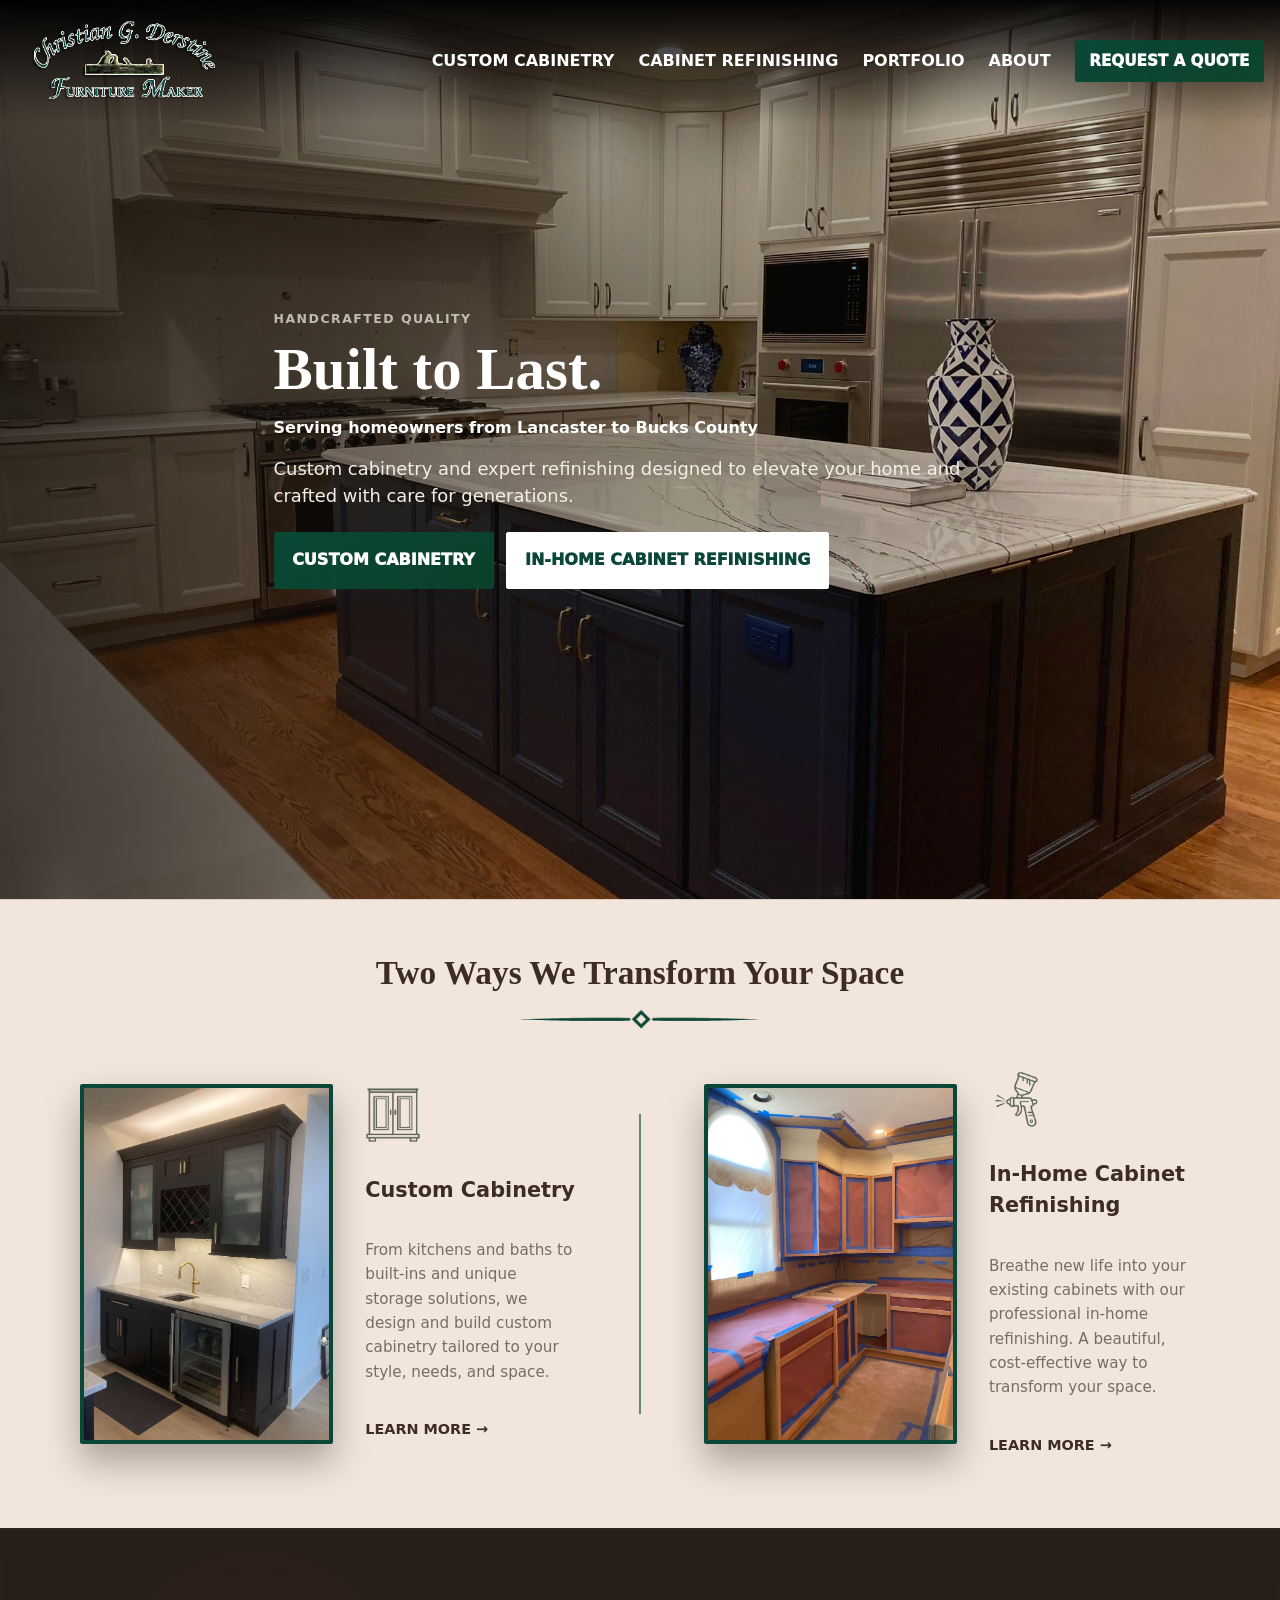
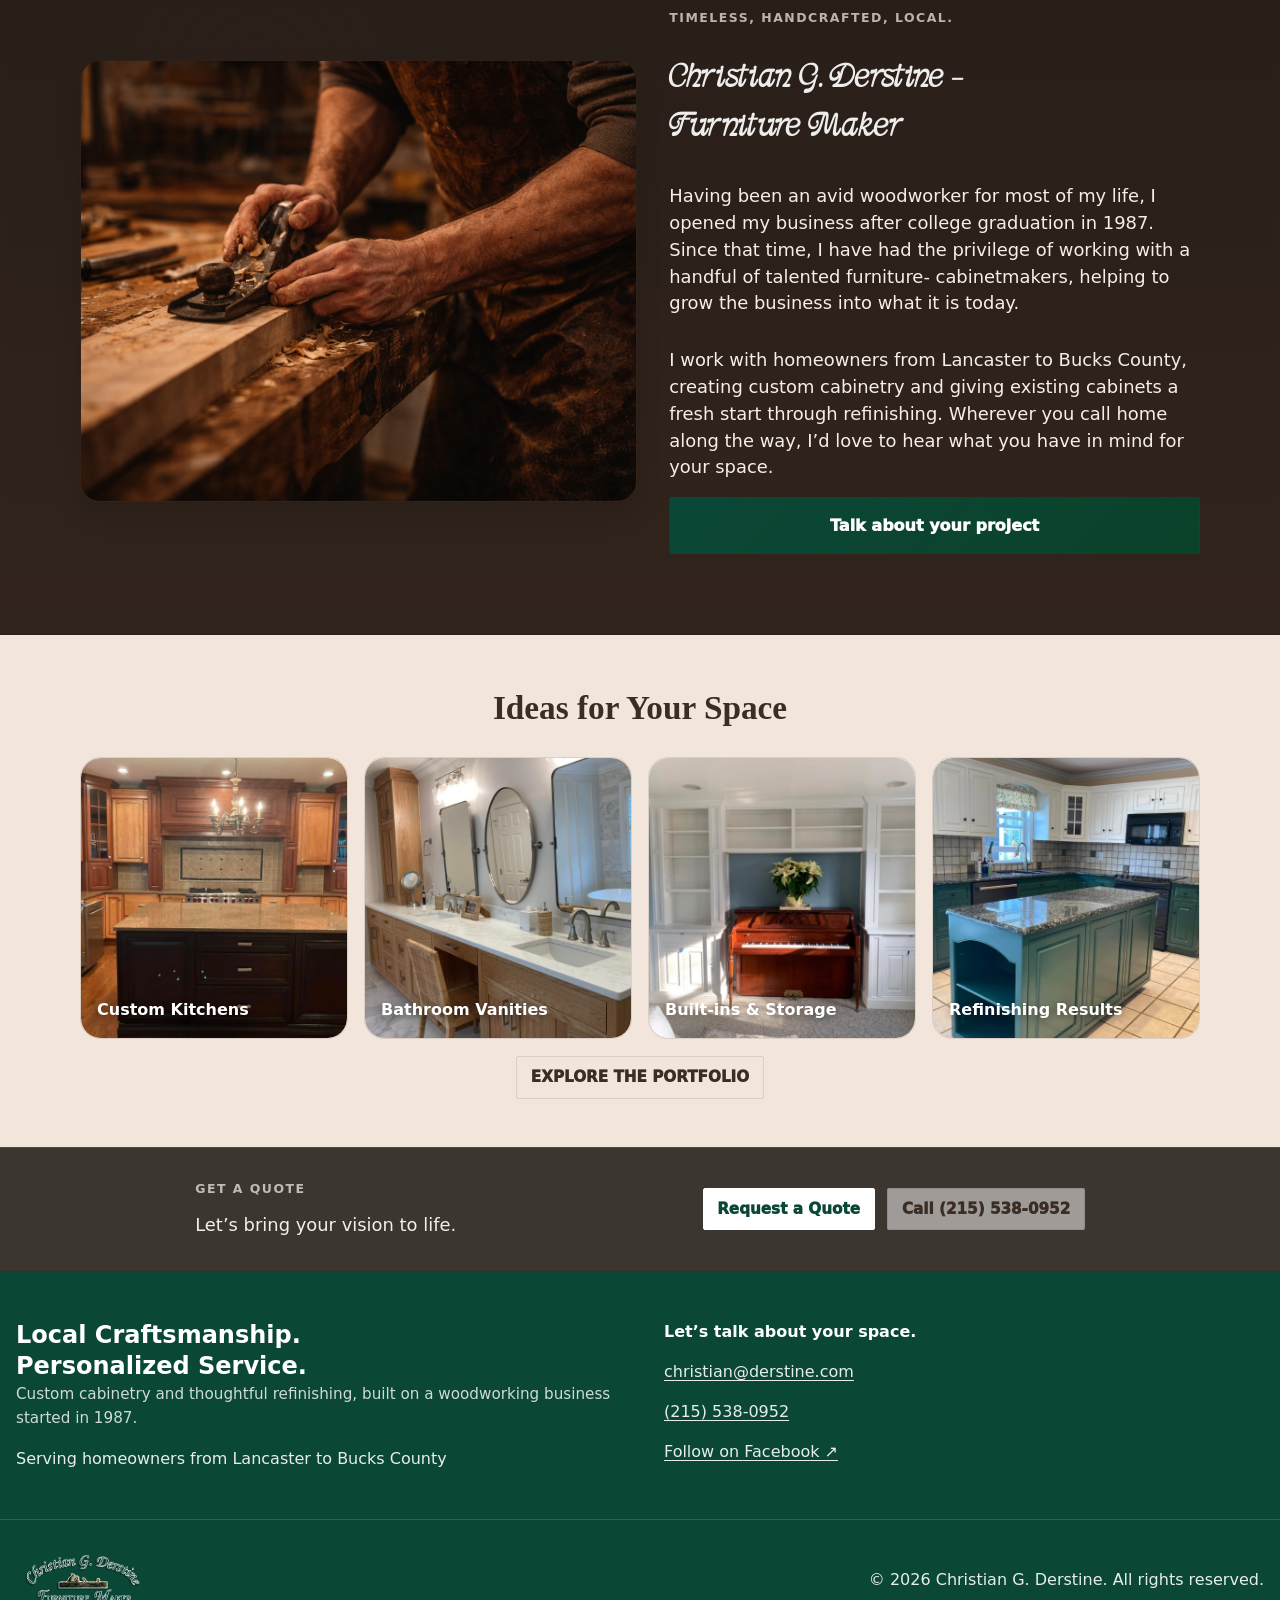
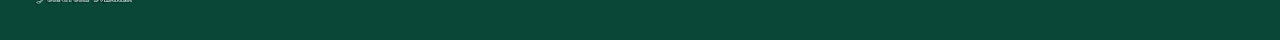
==== commit e9e1caa8: "AI finalized v1" ====
--- a/index.html
+++ b/index.html
@@ -22,6 +22,7 @@
           <div class="container hero__content">
             <p class="eyebrow">Handcrafted Quality</p>
             <h1 class="h1">Built to Last.</h1>
+            <p class="hero__service-area">Serving homeowners from Lancaster to Bucks County</p>
             <p class="lead">Custom cabinetry and expert refinishing designed to elevate your home and crafted with care for generations.</p>
             <div class="hero__actions">
               <a class="btn btn--primary" href="services.html">CUSTOM CABINETRY</a>
@@ -56,7 +57,7 @@
               <img class="transform-image" src="assets/images/refinishing-01(1).jpg" alt="Cabinet refinishing project" loading="lazy" />
             </div>
             <div class="transform-col transform-content">
-              <img class="transform-icon" src="assets/images/brush-icon.png" alt="Brush icon" loading="lazy" />
+              <img class="transform-icon" src="assets/images/sprayer-icon.png" alt="paint sprayer icon" loading="lazy" />
               <h3 class="transform-title">In-Home Cabinet Refinishing</h3>
               <p class="transform-text">Breathe new life into your existing cabinets with our professional in-home refinishing. A beautiful, cost-effective way to transform your space.</p>
               <a class="transform-link" href="refinishing.html">LEARN MORE →</a>
@@ -77,6 +78,7 @@
             <p class="eyebrow">Timeless, Handcrafted, Local.</p>
             <h2 class="h2">Christian G. Derstine – <br>Furniture Maker</h2>
             <p class="lead">Having been an avid woodworker for most of my life, I opened my business after college graduation in 1987. Since that time, I have had the privilege of working with a handful of talented furniture- cabinetmakers, helping to grow the business into what it is today.</p>
+            <p class="lead">I work with homeowners from Lancaster to Bucks County, creating custom cabinetry and giving existing cabinets a fresh start through refinishing. Wherever you call home along the way, I’d love to hear what you have in mind for your space.</p>
             <a class="btn btn--primary" href="contact.html">Talk about your project</a>
           </div>
         </div>
@@ -89,7 +91,6 @@
               <h2 class="h2">Ideas for Your Space</h2>
             </div>
           </div>
-          <p class="image-notice">Temporary stock photography for inspiration. Real project photos coming soon.</p>
           <div class="portfolio-grid">
             <div class="portfolio-item">
               <img src="assets/images/full-kitchen.jpg" alt="Custom Kitchens" loading="lazy" />
@@ -166,13 +167,7 @@
       </section>
     </main>
 
-    <!-- Sticky mobile CTA -->
-    <div class="sticky-cta" aria-label="Mobile actions">
-      <a class="btn btn--primary" href="contact.html">Quote</a>
-      <a class="btn btn--outline" href="tel:+12155380952">Call</a>
-    </div>
-
-    <div data-include="assets/partials/footer.html"></div>
+<div data-include="assets/partials/footer.html"></div>
 
     <script src="assets/scripts/config.js"></script>
     <script src="assets/scripts/script.js"></script>
--- a/assets/styles/styles.css
+++ b/assets/styles/styles.css
@@ -322,6 +322,7 @@
 }
 .btn--outline { border-color: var(--border); background: transparent; }
 .btn--outline-white { color: #fff; border-color: #fff; }
+.hero__actions .btn--outline-white { background: #fff; color: var(--green); border-color: #fff; }
 .btn--ghost { background: rgba(255, 255, 255, 0.5); border-color: var(--border); }
 .btn:hover { text-decoration: none; opacity: 0.96; }
 
@@ -1086,6 +1087,11 @@
   .features-showcase { grid-template-columns: 1fr; }
   .feature-item { height: 240px; }
   .transform-grid { grid-template-columns: 1fr; gap: 1.5rem; }
+  .transform-middle { display: none; }
+  .transform-content { padding: 0 0 1rem; gap: .75rem; }
+  .transform-content .transform-icon { margin-bottom: .25rem; }
+  .transform-content .transform-title { margin-bottom: .25rem; }
+  .transform-content .transform-text { margin-bottom: .5rem; }
   .transform-image { height: 240px; }
   .transform-image-featured { height: 280px; }
   .transform-divider { border-left: none; padding-left: 0; }
@@ -1509,3 +1515,46 @@
 
 .site-header .brand__mark { width: 210px; height: auto; border-radius: 0; }
 @media (max-width: 860px) { .site-header .brand__mark { width: 170px; } }
+
+/* Keep bottom call-to-action buttons legible on dark bands. */
+.project-cta .btn--primary, .cta-band .btn--primary { background: #fff; color: var(--green); border-color: #fff; }
+
+/* Shared interaction feedback; relative positioning preserves inline link wrapping. */
+a[href]:not(.skip-link), button, summary {
+  position: relative;
+  top: 0;
+  transition: top 160ms ease, opacity 160ms ease, transform 160ms ease,
+    background-color 160ms ease, box-shadow 160ms ease;
+}
+@media (hover: hover) and (pointer: fine) {
+  a[href]:not(.skip-link):hover, button:enabled:hover, summary:hover {
+    top: -2px;
+  }
+  .btn:hover {
+    box-shadow: 0 4px 12px rgba(0, 0, 0, 0.14);
+  }
+}
+a[href]:not(.skip-link):active, button:enabled:active, summary:active {
+  top: 0;
+}
+@media (prefers-reduced-motion: reduce) {
+  a[href]:not(.skip-link), button, summary { top: 0 !important; }
+  a[href]:not(.skip-link):hover, button:enabled:hover, summary:hover {
+    transform: none;
+  }
+}
+
+/* Fixed hamburger navigation on smaller screens. */
+.hamburger { align-items: center; justify-content: center; width: 48px; height: 48px; padding: 10px; color: #fff; background: transparent; border: 1px solid #ffffff70; border-radius: 3px; cursor: pointer; }
+@media (max-width: 860px) {
+  .site-header, .site-header.is-scrolled { position: fixed; top: 0; left: 0; right: 0; background: #172c24; }
+  body { padding-top: 88px; }
+  .site-header .brand__mark { max-height: 64px; object-fit: contain; }
+  .header__row, .site-header.is-scrolled .header__row { height: 88px; justify-content: space-between; padding: .7rem 0; }
+  .nav-toggle.hamburger { display: inline-flex; }
+  .nav-panel { display: none; margin-bottom: .8rem; max-height: 65vh; max-height: 65dvh; overflow-y: auto; }
+  .nav-panel.is-open { display: block; }
+  .inner-page main { padding-top: 0; }
+}
+
+.hero__service-area { margin: 1rem 0; color: #fff; font-size: clamp(.9rem, 1.3vw, 1rem); font-weight: 650; line-height: 1.5; }
